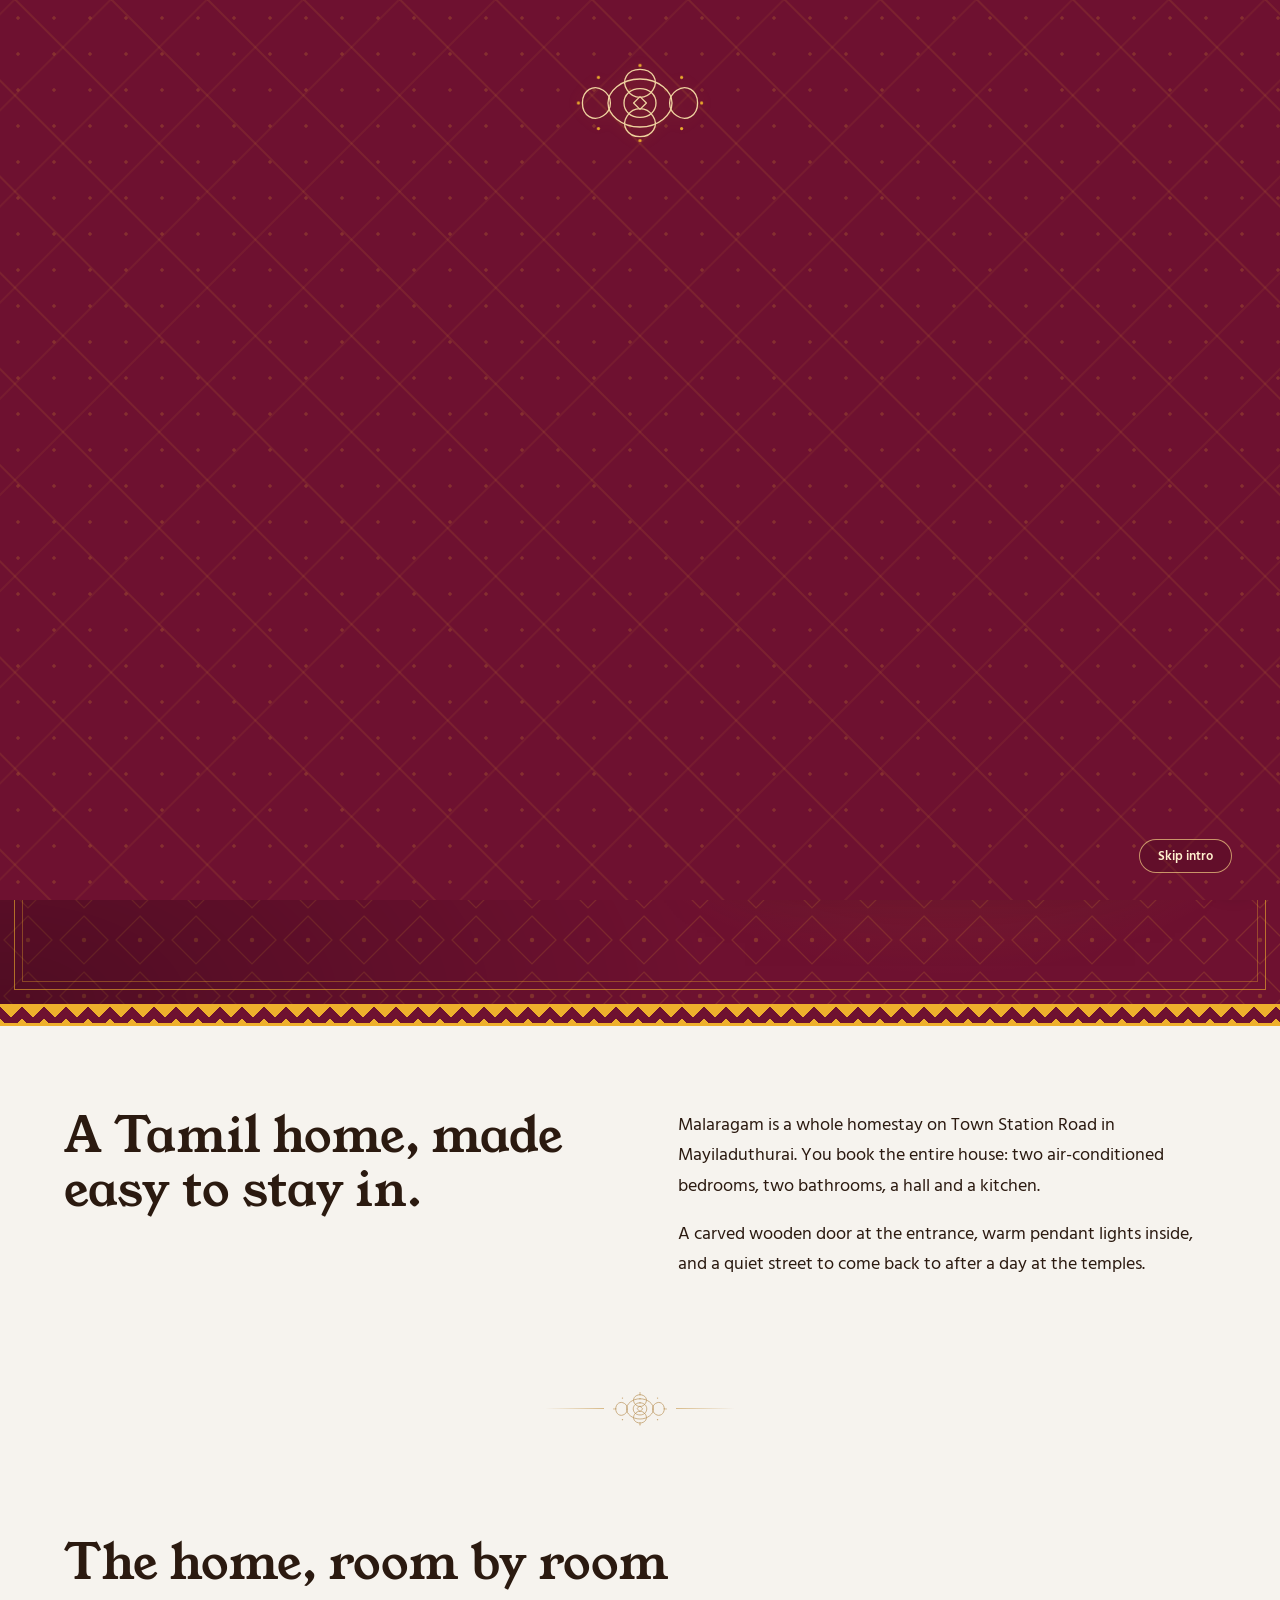
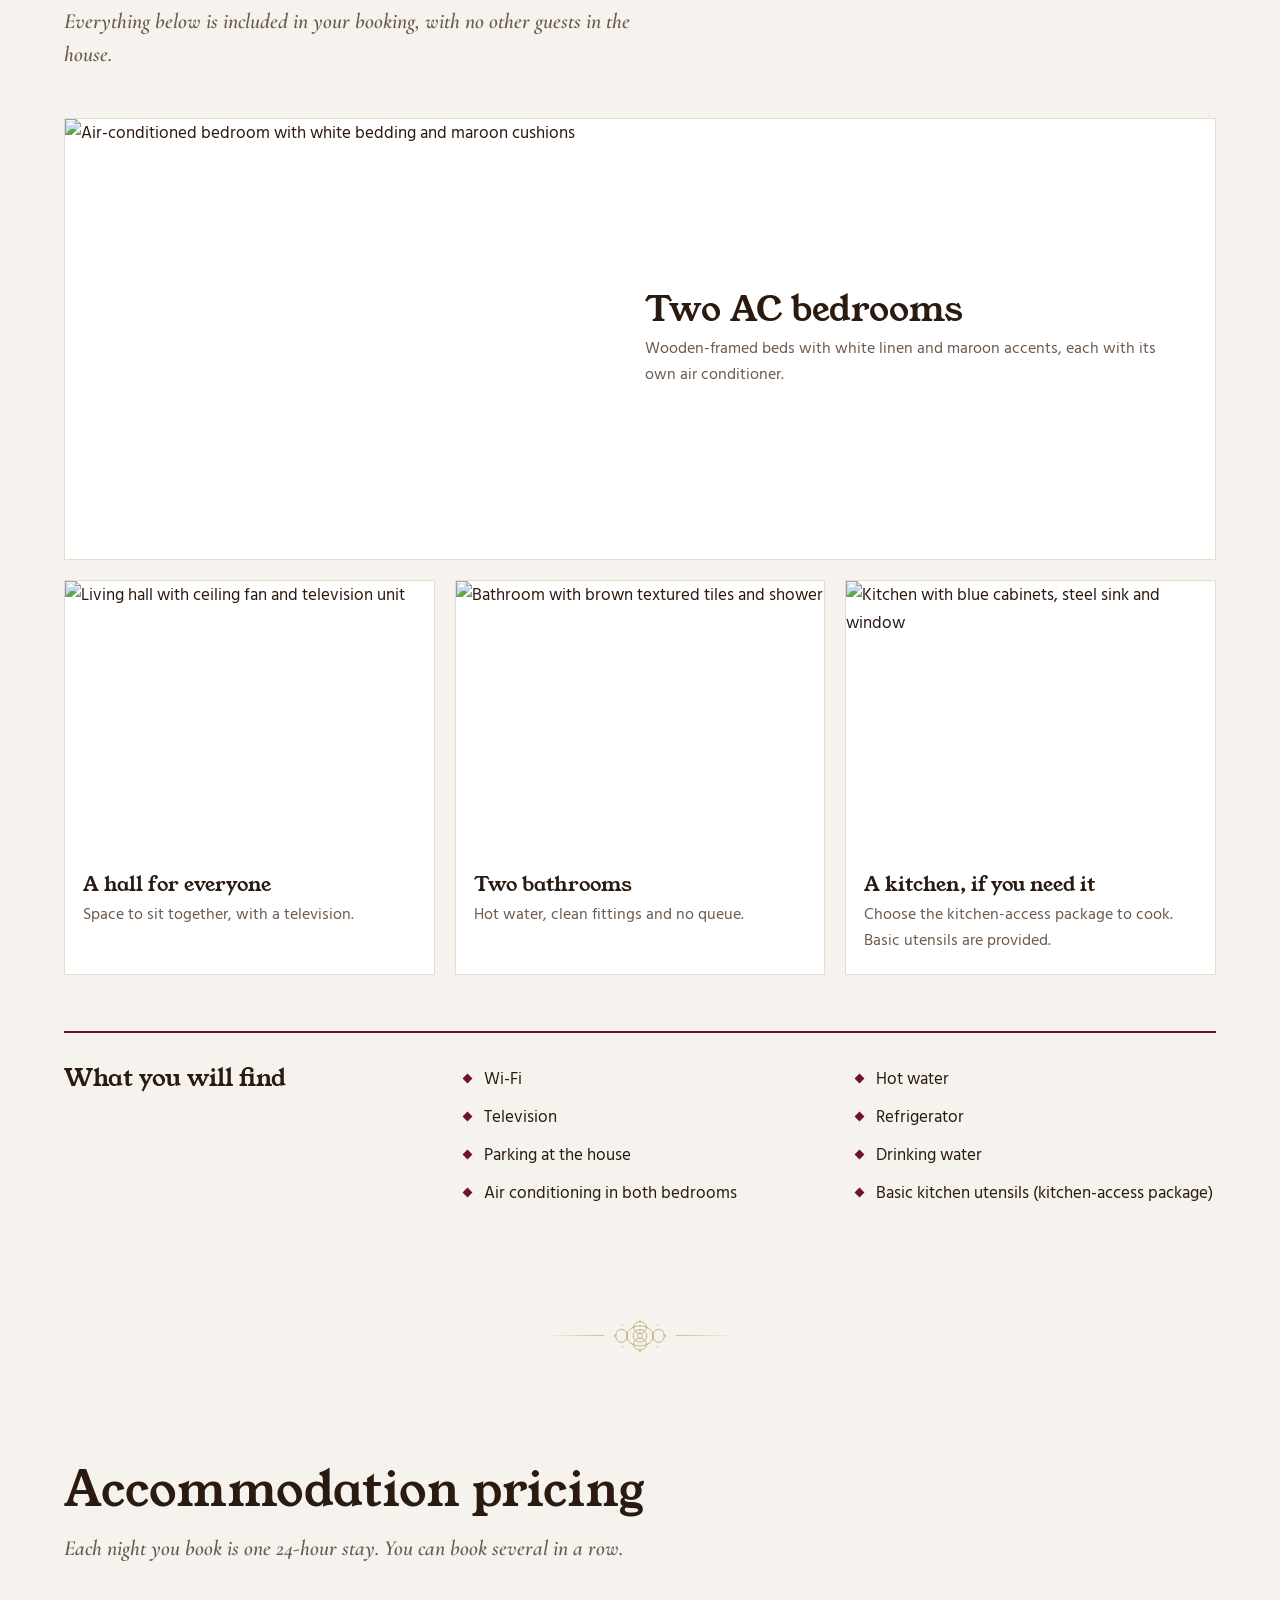
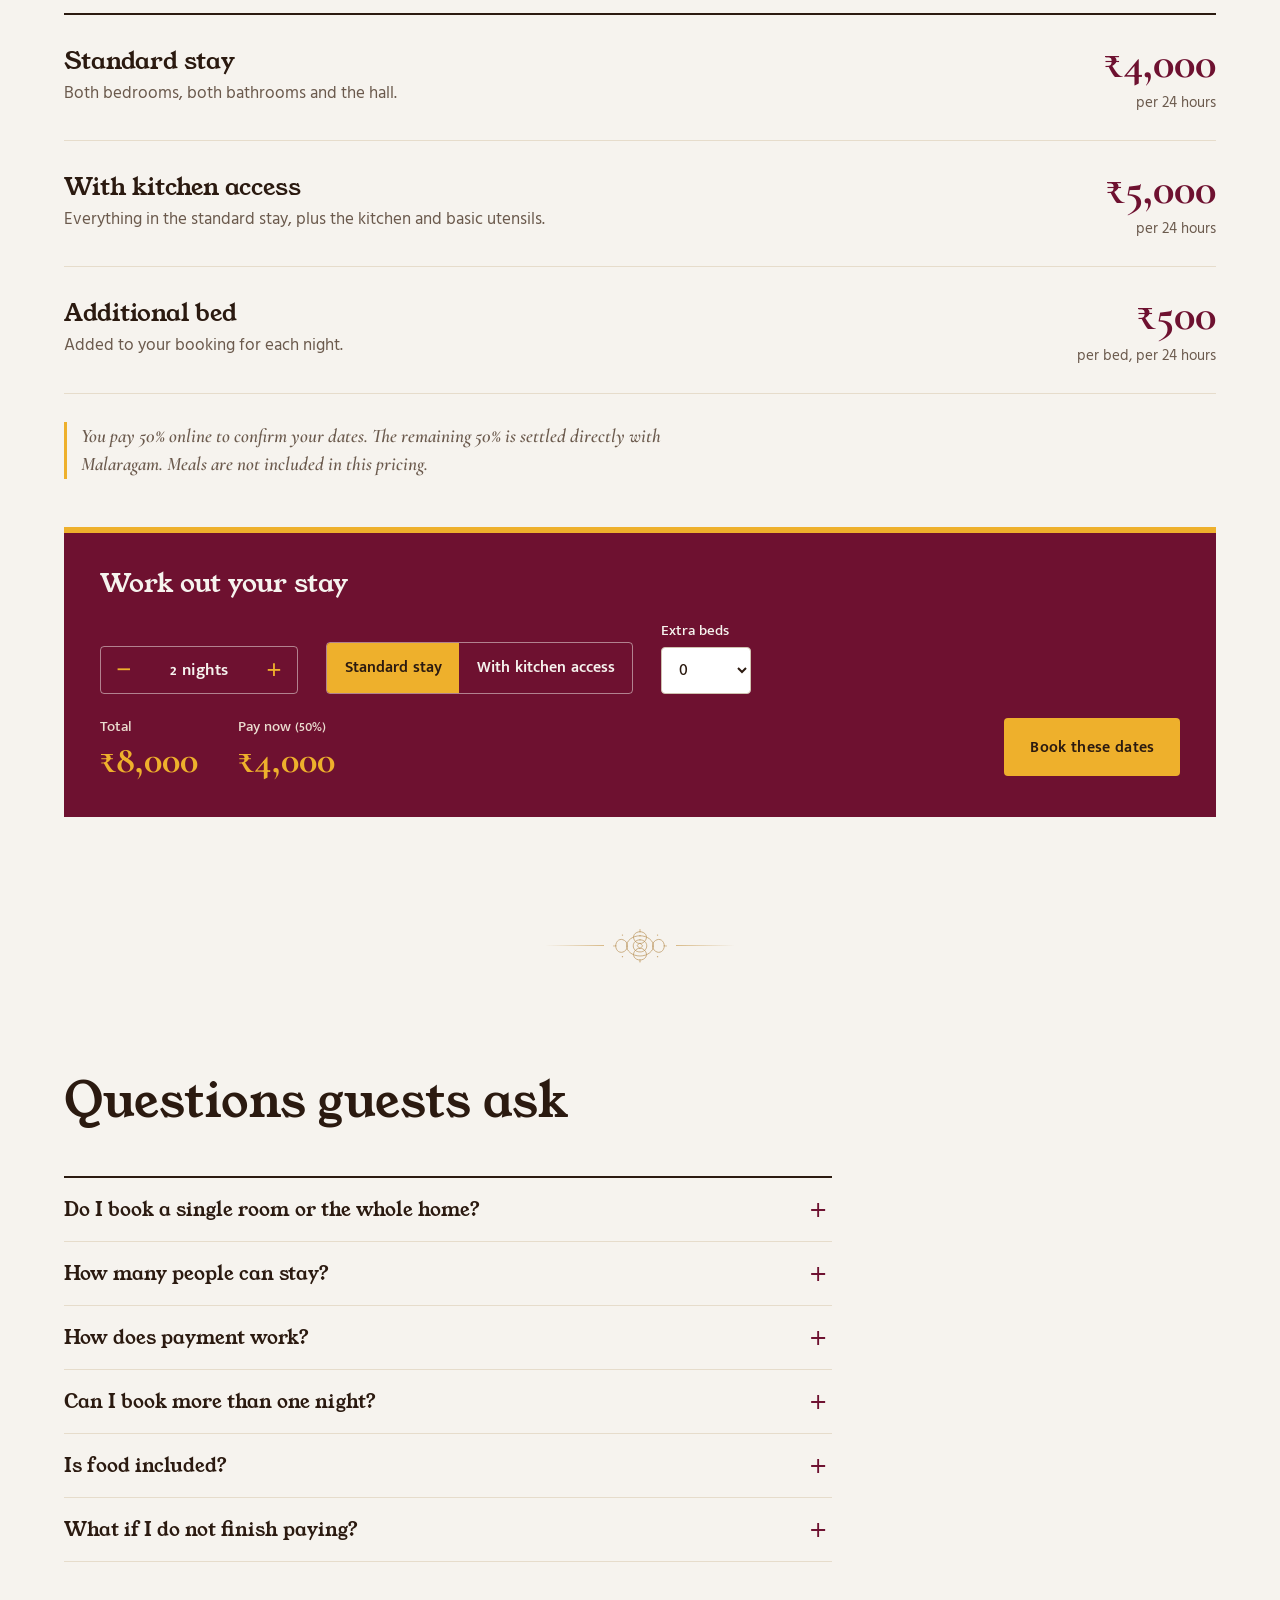
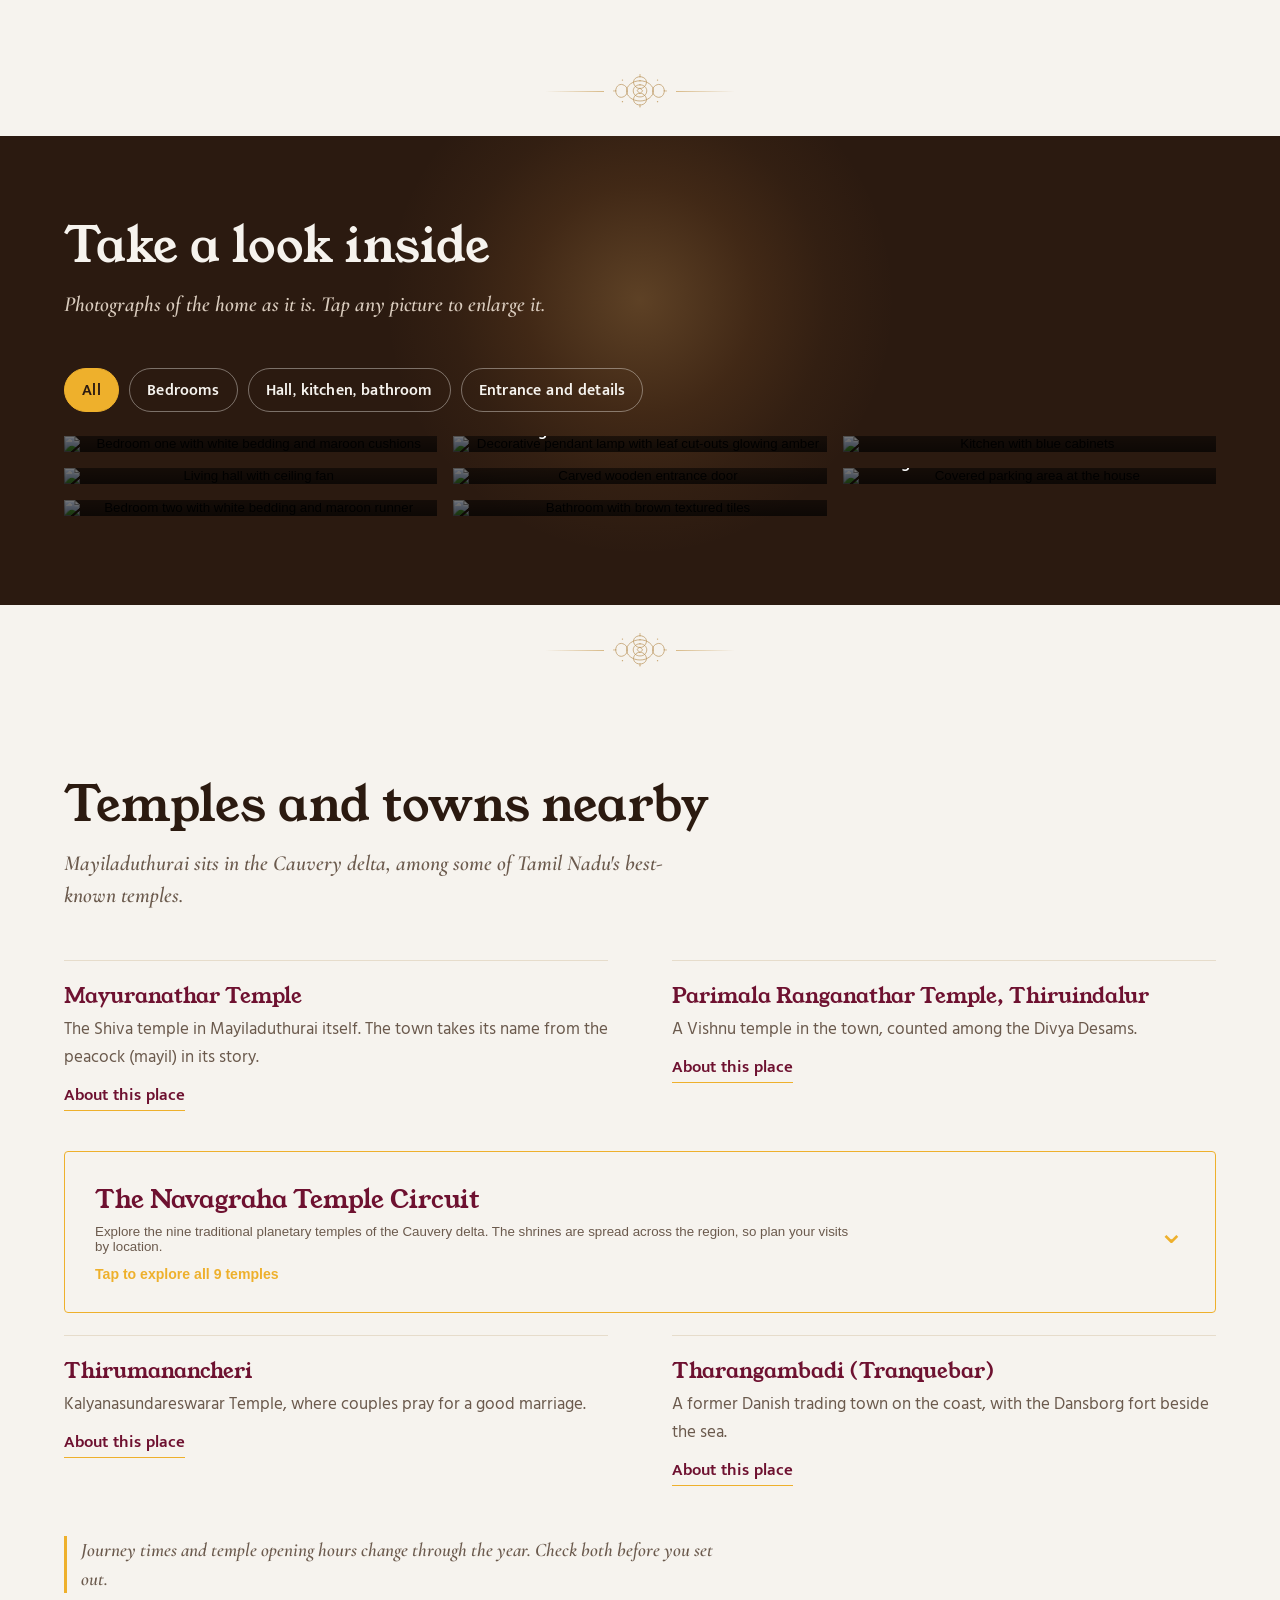
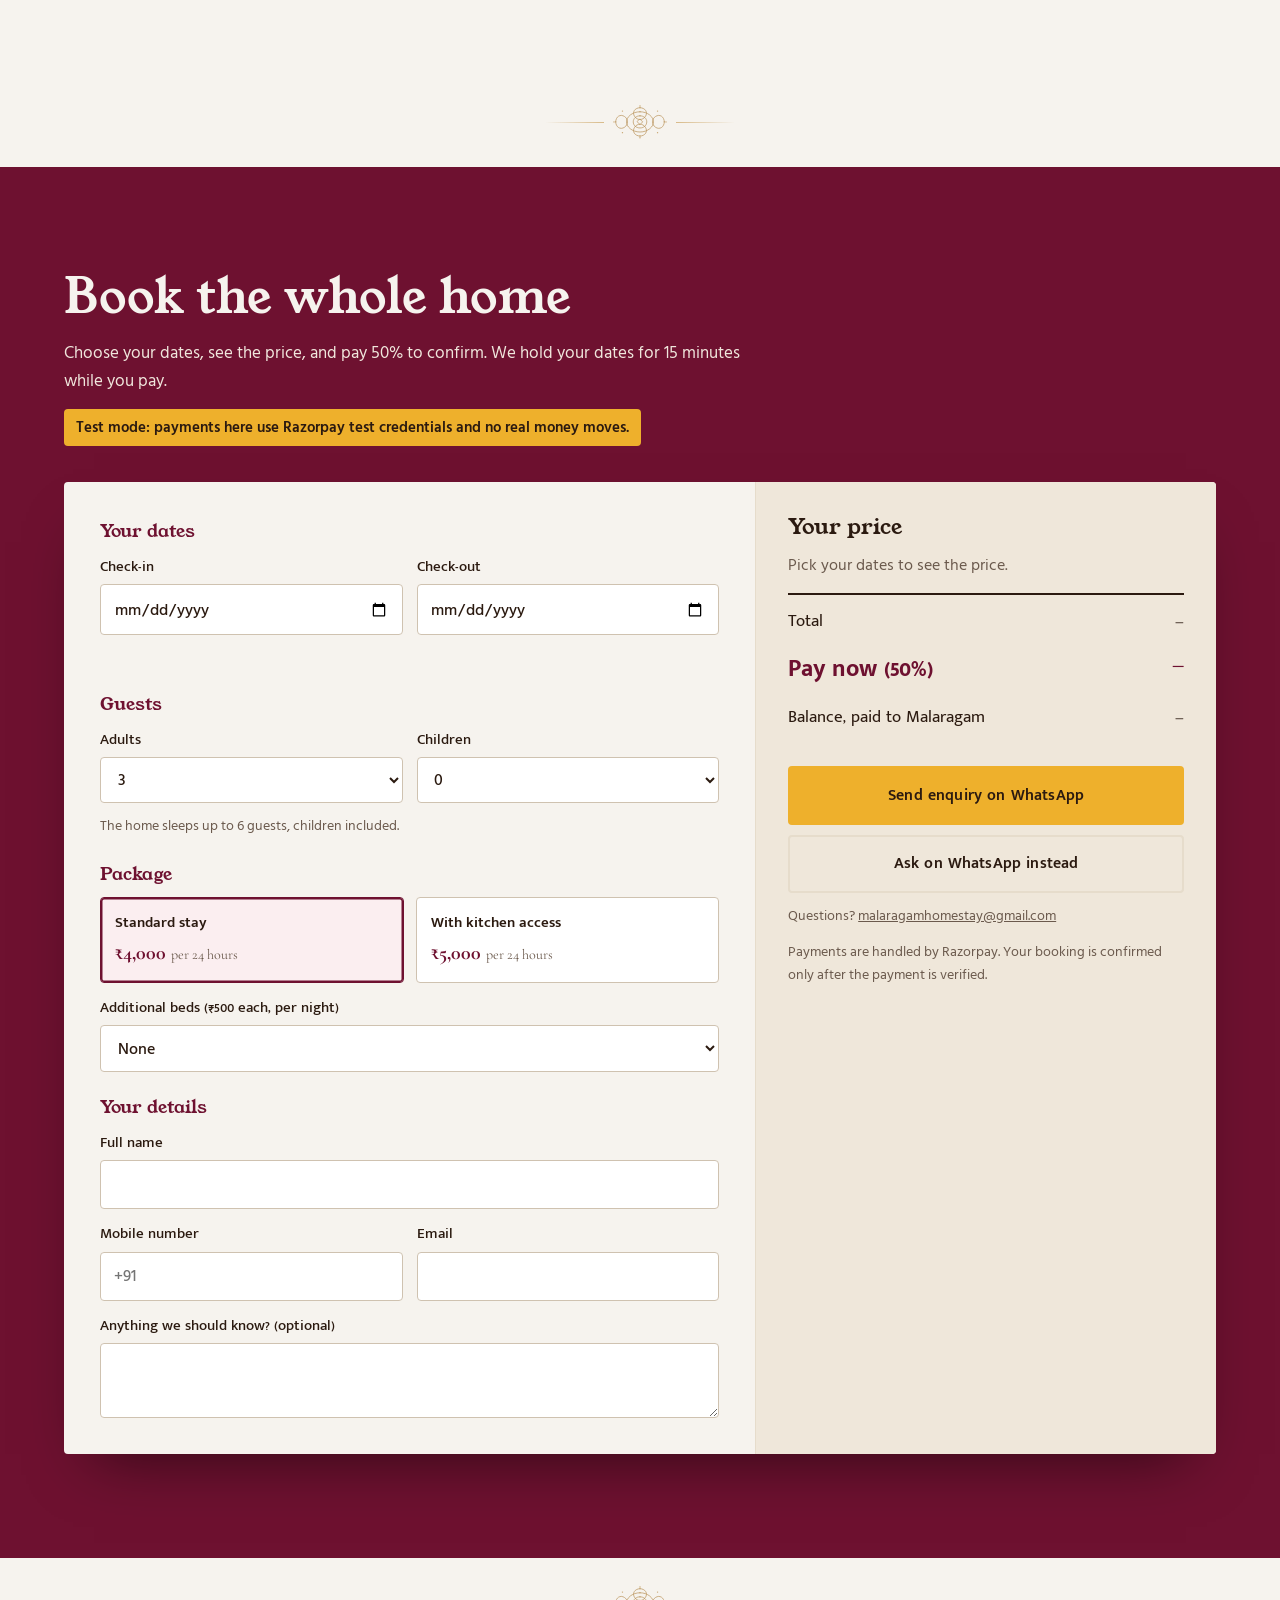
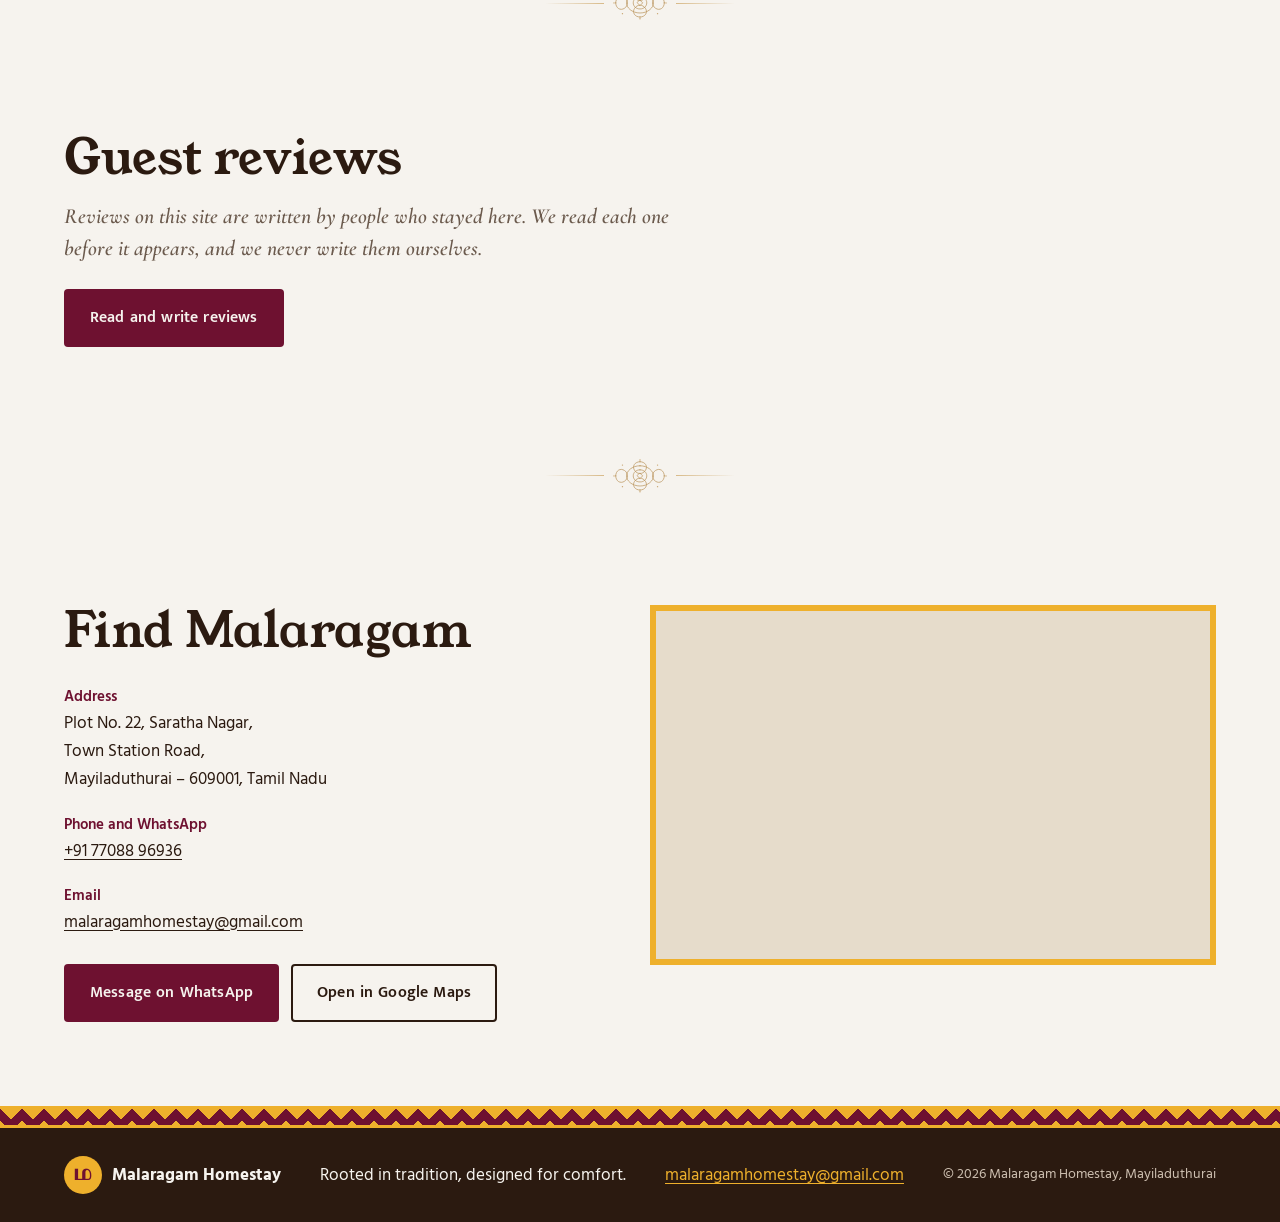
==== index.html @ 3ece681d "Add files via upload" ====
<!doctype html>
<html lang="en">
<head>
  <meta charset="utf-8">
  <meta name="viewport" content="width=device-width, initial-scale=1">
  <meta name="theme-color" content="#6e1130">
  <meta name="description" content="Malaragam Homestay in Mayiladuthurai. Book the whole home: two AC bedrooms, hall and kitchen, close to the Cauvery-delta temples.">
  <title>Malaragam Homestay | Mayiladuthurai</title>
  <link rel="preconnect" href="https://fonts.googleapis.com">
  <link rel="preconnect" href="https://fonts.gstatic.com" crossorigin>
  <link href="https://fonts.googleapis.com/css2?family=Cormorant+Garamond:ital,wght@0,600;0,700;1,600&family=Hind+Madurai:wght@400;500;600&family=Mukta+Malar:wght@500;600;700&family=Noto+Serif+Tamil:wght@500;700&family=Young+Serif&family=Great+Vibes&display=swap" rel="stylesheet">
  <link rel="stylesheet" href="styles.css">
  <noscript><style>.door{display:none}</style></noscript>
</head>
<body>
<div class="welcome-box" id="welcomeBox" role="dialog" aria-modal="true" aria-label="Malaragam Homestay">
  <div class="welcome-kolam" aria-hidden="true"><svg class="kolam-art" viewBox="0 0 160 100" role="img" aria-label="Traditional kolam being drawn" xmlns="http://www.w3.org/2000/svg"><g class="kolam-lines"><path d="M80 8 C96 8 104 22 96 34 C88 46 72 46 64 34 C56 22 64 8 80 8Z"/><path d="M80 92 C64 92 56 78 64 66 C72 54 88 54 96 66 C104 78 96 92 80 92Z"/><path d="M8 50 C8 34 22 26 34 34 C46 42 46 58 34 66 C22 74 8 66 8 50Z"/><path d="M152 50 C152 66 138 74 126 66 C114 58 114 42 126 34 C138 26 152 34 152 50Z"/><path d="M80 20 C104 20 120 36 120 50 C120 64 104 80 80 80 C56 80 40 64 40 50 C40 36 56 20 80 20Z"/><path d="M80 32 C92 32 100 40 100 50 C100 60 92 68 80 68 C68 68 60 60 60 50 C60 40 68 32 80 32Z"/><path d="M80 42 L88 50 L80 58 L72 50Z"/></g><g class="kolam-dots"><circle cx="80" cy="3" r="2"/><circle cx="80" cy="97" r="2"/><circle cx="3" cy="50" r="2"/><circle cx="157" cy="50" r="2"/><circle cx="28" cy="18" r="2"/><circle cx="132" cy="18" r="2"/><circle cx="28" cy="82" r="2"/><circle cx="132" cy="82" r="2"/></g></svg></div>
  <div class="welcome-word-wrap" aria-hidden="true">
    <span class="welcome-word">MALARAGAM</span>
    <span class="welcome-homestay">Homestay</span>
    <span class="welcome-word-glint"></span>
    <span class="welcome-spark welcome-spark-one"></span>
    <span class="welcome-spark welcome-spark-two"></span>
    <span class="welcome-spark welcome-spark-three"></span>
  </div>
  <button class="welcome-skip" id="welcomeSkip" type="button">Skip intro</button>
</div>
<a class="skip" href="#main">Skip to content</a>

<div class="progress" id="progress" aria-hidden="true"></div>
<header class="site-header">
  <a class="brand" href="index.html#top" aria-label="Malaragam home"><span class="brand-mark" aria-hidden="true">ம</span><span class="brand-name">Malaragam</span></a>
  <nav class="nav" id="nav" aria-label="Main">
    <a href="#about" data-i18n="n_about">About</a>
    <a href="#rooms" data-i18n="n_stay">Home</a>
    <a href="#tariff" data-i18n="n_tariff">Accommodation Pricing</a>
    <a href="#gallery" data-i18n="n_gallery">Gallery</a>
    <a href="#nearby" data-i18n="n_nearby">Nearby</a>
    <a href="reviews.html" data-i18n="n_reviews">Reviews</a>
    <a href="#contact" data-i18n="n_contact">Contact</a>
  </nav>
  <div class="header-tools">
    <button class="lang-toggle" id="langToggle" type="button" aria-label="Switch language to Tamil">தமிழ்</button>
    <a class="btn btn-gold btn-sm" href="#booking" data-i18n="n_book">Book your stay</a>
    <button class="menu-toggle" id="menuToggle" type="button" aria-expanded="false" aria-controls="nav" aria-label="Open menu"><span></span><span></span></button>
  </div>
</header>

<main id="main">
<section class="hero" id="top">
  <div class="hero-copy">
    <p class="hero-place"><span>Saratha Nagar, Mayiladuthurai</span></p>
    <h1 data-i18n="h_title">Where tradition meets comfort.</h1>
    <p class="hero-lead" data-i18n="h_lead">A whole home in Mayiladuthurai for family stays and temple visits. Two air-conditioned bedrooms, a hall and a kitchen, all yours for the length of your stay.</p>
    <div class="hero-actions">
      <a class="btn btn-gold" href="#booking" data-i18n="h_cta1">Check dates and book</a>
      <a class="btn btn-line" href="#gallery" data-i18n="h_cta2">See the home</a>
    </div>
    <ul class="hero-facts">
      <li data-i18n="f1">2 AC bedrooms</li>
      <li data-i18n="f2">Up to 6 guests</li>
      <li data-i18n="f3">The whole home, only yours</li>
    </ul>
  </div>

  <div class="hero-stage-wrap">
    <div class="door-stage" id="doorStage" style="--door-ratio:680/980">
      <img class="stage-frame" src="assets/door.jpg" alt="Carved wooden entrance door of Malaragam">
      <div class="stage-room"><img class="stage-hall" src="assets/photo-08.jpg" alt="The living hall seen through the open door"></div>
      <div class="door door-l"><img src="assets/door.jpg" alt=""></div>
      <div class="door door-r"><img src="assets/door.jpg" alt=""></div>
    </div>
    <button class="door-toggle" id="doorToggle" type="button" aria-pressed="false">Close the door</button>
  </div>
</section>

<div class="border-band" aria-hidden="true"></div>

<section class="section about" id="about">
  <div class="about-head">
    <h2 data-i18n="a_title">A Tamil home, made easy to stay in.</h2>
  </div>
  <div class="about-body">
    <p data-i18n="a_p1">Malaragam is a whole homestay on Town Station Road in Mayiladuthurai. You book the entire house: two air-conditioned bedrooms, two bathrooms, a hall and a kitchen.</p>
    <p data-i18n="a_p2">A carved wooden door at the entrance, warm pendant lights inside, and a quiet street to come back to after a day at the temples.</p>
  </div>
</section>
<div class="kolam-divider" aria-hidden="true"><svg class="kolam-art" viewBox="0 0 160 100" role="img" aria-label="Traditional kolam being drawn" xmlns="http://www.w3.org/2000/svg"><g class="kolam-lines"><path d="M80 8 C96 8 104 22 96 34 C88 46 72 46 64 34 C56 22 64 8 80 8Z"/><path d="M80 92 C64 92 56 78 64 66 C72 54 88 54 96 66 C104 78 96 92 80 92Z"/><path d="M8 50 C8 34 22 26 34 34 C46 42 46 58 34 66 C22 74 8 66 8 50Z"/><path d="M152 50 C152 66 138 74 126 66 C114 58 114 42 126 34 C138 26 152 34 152 50Z"/><path d="M80 20 C104 20 120 36 120 50 C120 64 104 80 80 80 C56 80 40 64 40 50 C40 36 56 20 80 20Z"/><path d="M80 32 C92 32 100 40 100 50 C100 60 92 68 80 68 C68 68 60 60 60 50 C60 40 68 32 80 32Z"/><path d="M80 42 L88 50 L80 58 L72 50Z"/></g><g class="kolam-dots"><circle cx="80" cy="3" r="2"/><circle cx="80" cy="97" r="2"/><circle cx="3" cy="50" r="2"/><circle cx="157" cy="50" r="2"/><circle cx="28" cy="18" r="2"/><circle cx="132" cy="18" r="2"/><circle cx="28" cy="82" r="2"/><circle cx="132" cy="82" r="2"/></g></svg></div>

<section class="section rooms" id="rooms">
  <div class="section-head">
    <h2 data-i18n="r_title">The home, room by room</h2>
    <p data-i18n="r_lead">Everything below is included in your booking, with no other guests in the house.</p>
  </div>
  <div class="room-grid">
    <figure class="room room-wide"><img src="assets/photo-06.jpg" alt="Air-conditioned bedroom with white bedding and maroon cushions" loading="lazy"><figcaption><h3 data-i18n="r1t">Two AC bedrooms</h3><p data-i18n="r1p">Wooden-framed beds with white linen and maroon accents, each with its own air conditioner.</p></figcaption></figure>
    <figure class="room"><img src="assets/photo-08.jpg" alt="Living hall with ceiling fan and television unit" loading="lazy"><figcaption><h3 data-i18n="r2t">A hall for everyone</h3><p data-i18n="r2p">Space to sit together, with a television.</p></figcaption></figure>
    <figure class="room"><img src="assets/photo-02.jpg" alt="Bathroom with brown textured tiles and shower" loading="lazy"><figcaption><h3 data-i18n="r3t">Two bathrooms</h3><p data-i18n="r3p">Hot water, clean fittings and no queue.</p></figcaption></figure>
    <figure class="room"><img src="assets/photo-01.jpg" alt="Kitchen with blue cabinets, steel sink and window" loading="lazy"><figcaption><h3 data-i18n="r4t">A kitchen, if you need it</h3><p data-i18n="r4p">Choose the kitchen-access package to cook. Basic utensils are provided.</p></figcaption></figure>
  </div>

  <div class="amenities">
    <h3 data-i18n="am_title">What you will find</h3>
    <ul>
      <li data-i18n="am1">Wi-Fi</li>
      <li data-i18n="am2">Hot water</li>
      <li data-i18n="am3">Television</li>
      <li data-i18n="am4">Refrigerator</li>
      <li data-i18n="am5">Parking at the house</li>
      <li data-i18n="am6">Drinking water</li>
      <li data-i18n="am7">Air conditioning in both bedrooms</li>
      <li data-i18n="am8">Basic kitchen utensils (kitchen-access package)</li>
    </ul>
  </div>
</section>
<div class="kolam-divider" aria-hidden="true"><svg class="kolam-art" viewBox="0 0 160 100" role="img" aria-label="Traditional kolam being drawn" xmlns="http://www.w3.org/2000/svg"><g class="kolam-lines"><path d="M80 8 C96 8 104 22 96 34 C88 46 72 46 64 34 C56 22 64 8 80 8Z"/><path d="M80 92 C64 92 56 78 64 66 C72 54 88 54 96 66 C104 78 96 92 80 92Z"/><path d="M8 50 C8 34 22 26 34 34 C46 42 46 58 34 66 C22 74 8 66 8 50Z"/><path d="M152 50 C152 66 138 74 126 66 C114 58 114 42 126 34 C138 26 152 34 152 50Z"/><path d="M80 20 C104 20 120 36 120 50 C120 64 104 80 80 80 C56 80 40 64 40 50 C40 36 56 20 80 20Z"/><path d="M80 32 C92 32 100 40 100 50 C100 60 92 68 80 68 C68 68 60 60 60 50 C60 40 68 32 80 32Z"/><path d="M80 42 L88 50 L80 58 L72 50Z"/></g><g class="kolam-dots"><circle cx="80" cy="3" r="2"/><circle cx="80" cy="97" r="2"/><circle cx="3" cy="50" r="2"/><circle cx="157" cy="50" r="2"/><circle cx="28" cy="18" r="2"/><circle cx="132" cy="18" r="2"/><circle cx="28" cy="82" r="2"/><circle cx="132" cy="82" r="2"/></g></svg></div>

<section class="section tariff" id="tariff">
  <div class="section-head">
    <h2 data-i18n="t_title">Accommodation pricing</h2>
    <p data-i18n="t_lead">Each night you book is one 24-hour stay. You can book several in a row.</p>
  </div>
  <div class="tariff-table" role="table" aria-label="Accommodation pricing">
    <div class="tariff-row" role="row">
      <div role="cell"><h3 data-i18n="t1t">Standard stay</h3><p data-i18n="t1p">Both bedrooms, both bathrooms and the hall.</p></div>
      <div class="rate" role="cell"><strong>₹4,000</strong><span data-i18n="per24">per 24 hours</span></div>
    </div>
    <div class="tariff-row" role="row">
      <div role="cell"><h3 data-i18n="t2t">With kitchen access</h3><p data-i18n="t2p">Everything in the standard stay, plus the kitchen and basic utensils.</p></div>
      <div class="rate" role="cell"><strong>₹5,000</strong><span data-i18n="per24">per 24 hours</span></div>
    </div>
    <div class="tariff-row" role="row">
      <div role="cell"><h3 data-i18n="t3t">Additional bed</h3><p data-i18n="t3p">Added to your booking for each night.</p></div>
      <div class="rate" role="cell"><strong>₹500</strong><span data-i18n="perbed">per bed, per 24 hours</span></div>
    </div>
  </div>
  <p class="note" data-i18n="t_note">You pay 50% online to confirm your dates. The remaining 50% is settled directly with Malaragam. Meals are not included in this pricing.</p>
  <div class="estimator" id="estimator">
    <h3 data-i18n="e_title">Work out your stay</h3>
    <div class="est-controls">
      <div class="stepper" role="group" aria-label="Number of nights">
        <button type="button" id="nMinus" aria-label="Fewer nights">−</button>
        <output id="nOut" aria-live="polite">2 nights</output>
        <button type="button" id="nPlus" aria-label="More nights">+</button>
      </div>
      <div class="seg" role="radiogroup" aria-label="Package">
        <label><input type="radio" name="estPkg" value="standard" checked><span data-i18n="t1t">Standard stay</span></label>
        <label><input type="radio" name="estPkg" value="kitchen"><span data-i18n="t2t">With kitchen access</span></label>
      </div>
      <label class="est-beds"><span data-i18n="e_beds">Extra beds</span>
        <select id="estBeds"><option value="0">0</option><option value="1">1</option><option value="2">2</option><option value="3">3</option></select></label>
    </div>
    <div class="est-result">
      <div><span data-i18n="s_total">Total</span><strong id="eTotal">–</strong></div>
      <div><span data-i18n="s_adv">Pay now (50%)</span><strong id="eAdv">–</strong></div>
      <a class="btn btn-maroon" href="#booking" id="eBook" data-i18n="e_cta">Book these dates</a>
    </div>
  </div>
</section>
<div class="kolam-divider" aria-hidden="true"><svg class="kolam-art" viewBox="0 0 160 100" role="img" aria-label="Traditional kolam being drawn" xmlns="http://www.w3.org/2000/svg"><g class="kolam-lines"><path d="M80 8 C96 8 104 22 96 34 C88 46 72 46 64 34 C56 22 64 8 80 8Z"/><path d="M80 92 C64 92 56 78 64 66 C72 54 88 54 96 66 C104 78 96 92 80 92Z"/><path d="M8 50 C8 34 22 26 34 34 C46 42 46 58 34 66 C22 74 8 66 8 50Z"/><path d="M152 50 C152 66 138 74 126 66 C114 58 114 42 126 34 C138 26 152 34 152 50Z"/><path d="M80 20 C104 20 120 36 120 50 C120 64 104 80 80 80 C56 80 40 64 40 50 C40 36 56 20 80 20Z"/><path d="M80 32 C92 32 100 40 100 50 C100 60 92 68 80 68 C68 68 60 60 60 50 C60 40 68 32 80 32Z"/><path d="M80 42 L88 50 L80 58 L72 50Z"/></g><g class="kolam-dots"><circle cx="80" cy="3" r="2"/><circle cx="80" cy="97" r="2"/><circle cx="3" cy="50" r="2"/><circle cx="157" cy="50" r="2"/><circle cx="28" cy="18" r="2"/><circle cx="132" cy="18" r="2"/><circle cx="28" cy="82" r="2"/><circle cx="132" cy="82" r="2"/></g></svg></div>

<section class="section faq" id="faq">
  <div class="section-head"><h2 data-i18n="q_title">Questions guests ask</h2></div>
  <div class="faq-list">
    <details><summary data-i18n="q1">Do I book a single room or the whole home?</summary><p data-i18n="a1">The whole home. Both bedrooms, both bathrooms, the hall and (with the kitchen package) the kitchen are yours alone.</p></details>
    <details><summary data-i18n="q2">How many people can stay?</summary><p data-i18n="a2">Up to 6 guests, children included. Extra beds are ₹500 each per night.</p></details>
    <details><summary data-i18n="q3">How does payment work?</summary><p data-i18n="a3">You pay 50% online to confirm your dates. The remaining 50% is settled directly with Malaragam.</p></details>
    <details><summary data-i18n="q4">Can I book more than one night?</summary><p data-i18n="a4">Yes. Each night is one 24-hour stay, and you can book several in a row.</p></details>
    <details><summary data-i18n="q5">Is food included?</summary><p data-i18n="a5">No, meals are not included in the pricing. The kitchen-access package lets you cook, with basic utensils provided.</p></details>
    <details><summary data-i18n="q6">What if I do not finish paying?</summary><p data-i18n="a6">Your dates are held for 15 minutes while you pay. After that they are released for other guests.</p></details>
  </div>
</section>
<div class="kolam-divider" aria-hidden="true"><svg class="kolam-art" viewBox="0 0 160 100" role="img" aria-label="Traditional kolam being drawn" xmlns="http://www.w3.org/2000/svg"><g class="kolam-lines"><path d="M80 8 C96 8 104 22 96 34 C88 46 72 46 64 34 C56 22 64 8 80 8Z"/><path d="M80 92 C64 92 56 78 64 66 C72 54 88 54 96 66 C104 78 96 92 80 92Z"/><path d="M8 50 C8 34 22 26 34 34 C46 42 46 58 34 66 C22 74 8 66 8 50Z"/><path d="M152 50 C152 66 138 74 126 66 C114 58 114 42 126 34 C138 26 152 34 152 50Z"/><path d="M80 20 C104 20 120 36 120 50 C120 64 104 80 80 80 C56 80 40 64 40 50 C40 36 56 20 80 20Z"/><path d="M80 32 C92 32 100 40 100 50 C100 60 92 68 80 68 C68 68 60 60 60 50 C60 40 68 32 80 32Z"/><path d="M80 42 L88 50 L80 58 L72 50Z"/></g><g class="kolam-dots"><circle cx="80" cy="3" r="2"/><circle cx="80" cy="97" r="2"/><circle cx="3" cy="50" r="2"/><circle cx="157" cy="50" r="2"/><circle cx="28" cy="18" r="2"/><circle cx="132" cy="18" r="2"/><circle cx="28" cy="82" r="2"/><circle cx="132" cy="82" r="2"/></g></svg></div>

<section class="section gallery lamp-gallery" id="gallery">
  <div class="gallery-lamp-glow" aria-hidden="true"></div>
  <div class="section-head">
    <h2 data-i18n="g_title">Take a look inside</h2>
    <p data-i18n="g_lead">Photographs of the home as it is. Tap any picture to enlarge it.</p>
  </div>
  <div class="chips" role="group" aria-label="Filter photos">
    <button class="chip" type="button" data-filter="all" aria-pressed="true" data-i18n="g_all">All</button>
    <button class="chip" type="button" data-filter="bed" aria-pressed="false" data-i18n="g_bed">Bedrooms</button>
    <button class="chip" type="button" data-filter="living" aria-pressed="false" data-i18n="g_liv">Hall, kitchen, bathroom</button>
    <button class="chip" type="button" data-filter="out" aria-pressed="false" data-i18n="g_out">Entrance and details</button>
  </div>
  <div class="gallery-cols" id="galleryGrid">
    <button class="g-item" data-cat="bed" type="button" data-index="0"><img src="assets/photo-06.jpg" alt="Bedroom one with white bedding and maroon cushions" loading="lazy"><span data-i18n="g6">Bedroom one</span></button>
    <button class="g-item" data-cat="living" type="button" data-index="1"><img src="assets/photo-08.jpg" alt="Living hall with ceiling fan" loading="lazy"><span data-i18n="g8">The hall</span></button>
    <button class="g-item" data-cat="bed" type="button" data-index="2"><img src="assets/photo-07.jpg" alt="Bedroom two with white bedding and maroon runner" loading="lazy"><span data-i18n="g7">Bedroom two</span></button>
    <button class="g-item" data-cat="out" type="button" data-index="3"><img src="assets/photo-03.jpg" alt="Decorative pendant lamp with leaf cut-outs glowing amber" loading="lazy"><span data-i18n="g3">Pendant light</span></button>
    <button class="g-item" data-cat="out" type="button" data-index="4"><img src="assets/photo-05.jpg" alt="Carved wooden entrance door" loading="lazy"><span data-i18n="g5">The entrance</span></button>
    <button class="g-item" data-cat="living" type="button" data-index="5"><img src="assets/photo-02.jpg" alt="Bathroom with brown textured tiles" loading="lazy"><span data-i18n="g2">Bathroom</span></button>
    <button class="g-item" data-cat="living" type="button" data-index="6"><img src="assets/photo-01.jpg" alt="Kitchen with blue cabinets" loading="lazy"><span data-i18n="g1">Kitchen</span></button>
    <button class="g-item" data-cat="out" type="button" data-index="7"><img src="assets/photo-04.jpg" alt="Covered parking area at the house" loading="lazy"><span data-i18n="g4">Parking</span></button>
  </div>
</section>
<div class="kolam-divider" aria-hidden="true"><svg class="kolam-art" viewBox="0 0 160 100" role="img" aria-label="Traditional kolam being drawn" xmlns="http://www.w3.org/2000/svg"><g class="kolam-lines"><path d="M80 8 C96 8 104 22 96 34 C88 46 72 46 64 34 C56 22 64 8 80 8Z"/><path d="M80 92 C64 92 56 78 64 66 C72 54 88 54 96 66 C104 78 96 92 80 92Z"/><path d="M8 50 C8 34 22 26 34 34 C46 42 46 58 34 66 C22 74 8 66 8 50Z"/><path d="M152 50 C152 66 138 74 126 66 C114 58 114 42 126 34 C138 26 152 34 152 50Z"/><path d="M80 20 C104 20 120 36 120 50 C120 64 104 80 80 80 C56 80 40 64 40 50 C40 36 56 20 80 20Z"/><path d="M80 32 C92 32 100 40 100 50 C100 60 92 68 80 68 C68 68 60 60 60 50 C60 40 68 32 80 32Z"/><path d="M80 42 L88 50 L80 58 L72 50Z"/></g><g class="kolam-dots"><circle cx="80" cy="3" r="2"/><circle cx="80" cy="97" r="2"/><circle cx="3" cy="50" r="2"/><circle cx="157" cy="50" r="2"/><circle cx="28" cy="18" r="2"/><circle cx="132" cy="18" r="2"/><circle cx="28" cy="82" r="2"/><circle cx="132" cy="82" r="2"/></g></svg></div>

<section class="section nearby" id="nearby">
  <div class="section-head">
    <h2 data-i18n="n_title">Temples and towns nearby</h2>
    <p data-i18n="n_lead">Mayiladuthurai sits in the Cauvery delta, among some of Tamil Nadu's best-known temples.</p>
  </div>
  <ul class="places">
    <li><button class="place-btn" type="button" data-slug="mayuranathar" data-q="Mayuranathar Temple, Mayiladuthurai" aria-haspopup="dialog">
      <span class="place-text"><b data-i18n="p1">Mayuranathar Temple</b><span data-i18n="pd1">The Shiva temple in Mayiladuthurai itself. The town takes its name from the peacock (mayil) in its story.</span></span>
      <span class="place-more" data-i18n="pop_more">About this place</span>
      <span hidden data-i18n="ab1">The main Shiva temple of Mayiladuthurai, set in the middle of town. According to its story, Parvati worshipped Shiva here in the form of a peahen, and the town takes its name from that peacock (mayil). Many pilgrims come in the Tamil month of Aippasi (October to November) to bathe in the Cauvery.</span>
    </button></li>
    <li><button class="place-btn" type="button" data-slug="parimala-ranganathar" data-q="Parimala Ranganathar Temple, Thiruindalur, Mayiladuthurai" aria-haspopup="dialog">
      <span class="place-text"><b data-i18n="p2">Parimala Ranganathar Temple, Thiruindalur</b><span data-i18n="pd2">A Vishnu temple in the town, counted among the Divya Desams.</span></span>
      <span class="place-more" data-i18n="pop_more">About this place</span>
      <span hidden data-i18n="ab2">A Vishnu temple in Thiruindalur, within Mayiladuthurai town, where the deity rests in a reclining pose as Parimala Ranganathar. It is counted among the 108 Divya Desams, and the name Indalur is linked to the Moon (Indu) who is said to have worshipped here.</span>
    </button></li>
    <li class="navagraha-card">
      <button class="navagraha-toggle" type="button" aria-expanded="false" aria-controls="navagraha-temples">
        <span class="navagraha-heading">
          <h3 data-i18n="n_navagraha">The Navagraha Temple Circuit</h3>
          <p data-i18n="n_navagraha_lead">Explore the nine traditional planetary temples of the Cauvery delta. The shrines are spread across the region, so plan your visits by location.</p>
          <span class="navagraha-hint" data-i18n="n_navagraha_open">Tap to explore all 9 temples</span>
        </span>
        <span class="navagraha-chevron" aria-hidden="true">⌄</span>
      </button>
      <ul class="navagraha-temples" id="navagraha-temples" hidden>
    <li><button class="place-btn" type="button" data-slug="vaitheeswaran" data-q="Vaitheeswaran Koil, Tamil Nadu" aria-haspopup="dialog">
      <span class="place-text"><b data-i18n="p3">Vaitheeswaran Koil</b><span data-i18n="pd3">A Shiva temple known for healing prayers and linked with Angaraka (Mars).</span></span>
      <span class="place-more" data-i18n="pop_more">About this place</span>
      <span hidden data-i18n="ab3">Here Shiva is worshipped as Vaidyanathar, the divine physician, so people come to pray for good health and relief from illness. The temple also has a shrine for Angaraka (Mars) and is one of the Navagraha temples of the Cauvery delta.</span>
    </button></li>
    <li><button class="place-btn" type="button" data-slug="thiruvengadu" data-q="Swetharanyeswarar Temple, Thiruvengadu" aria-haspopup="dialog">
      <span class="place-text"><b data-i18n="p4">Thiruvengadu</b><span data-i18n="pd4">Swetharanyeswarar Temple, linked with Budha (Mercury).</span></span>
      <span class="place-more" data-i18n="pop_more">About this place</span>
      <span hidden data-i18n="ab4">The Swetharanyeswarar Temple is one of the Navagraha temples, dedicated to Budha (Mercury), and is also known for its Aghora Murthi shrine. Families often visit for prayers connected with learning and communication.</span>
    </button></li>
    <li><button class="place-btn" type="button" data-slug="keezhaperumpallam" data-q="Naganathaswamy Temple, Keezhaperumpallam" aria-haspopup="dialog">
      <span class="place-text"><b data-i18n="p5">Keezhaperumpallam</b><span data-i18n="pd5">The temple associated with Ketu.</span></span>
      <span class="place-more" data-i18n="pop_more">About this place</span>
      <span hidden data-i18n="ab5">A small, quiet Shiva temple that is the Navagraha temple for Ketu. It is usually visited together with the other Navagraha temples of the region.</span>
    </button></li>
    <li><button class="place-btn" type="button" data-slug="suriyanar-koil" data-q="Suryanar Koil Sun Temple, Thanjavur Tamil Nadu" aria-haspopup="dialog">
      <span class="place-text"><b data-i18n="p8">Suriyanar Koil — Surya (Sun)</b><span data-i18n="pd8">The Sun temple near Aduthurai, associated with Surya.</span></span>
      <span class="place-more" data-i18n="pop_more">About this place</span>
      <span hidden data-i18n="ab8">Suriyanar Koil is the Navagraha shrine for Surya (the Sun). Surya is worshipped as the principal deity, with shrines for the other planetary deities within the temple complex.</span>
    </button></li>
    <li><button class="place-btn" type="button" data-slug="thingalur" data-q="Kailasanathar Temple Thingalur Moon Navagraha" aria-haspopup="dialog">
      <span class="place-text"><b data-i18n="p9">Thingalur — Chandra (Moon)</b><span data-i18n="pd9">Kailasanathar Temple, the traditional Chandra sthalam.</span></span>
      <span class="place-more" data-i18n="pop_more">About this place</span>
      <span hidden data-i18n="ab9">Kailasanathar Temple at Thingalur is traditionally associated with Chandra (the Moon) in the Navagraha circuit.</span>
    </button></li>
    <li><button class="place-btn" type="button" data-slug="alangudi" data-q="Apatsahayesvarar Guru Bhagavan Temple Alangudi" aria-haspopup="dialog">
      <span class="place-text"><b data-i18n="p10">Alangudi — Guru (Jupiter)</b><span data-i18n="pd10">Apatsahayesvarar Temple, associated with Guru Bhagavan.</span></span>
      <span class="place-more" data-i18n="pop_more">About this place</span>
      <span hidden data-i18n="ab10">Apatsahayesvarar Temple at Alangudi is the traditional Guru (Jupiter) sthalam in the Navagraha circuit.</span>
    </button></li>
    <li><button class="place-btn" type="button" data-slug="kanjanur" data-q="Agneeswarar Temple Kanjanur Sukran Venus" aria-haspopup="dialog">
      <span class="place-text"><b data-i18n="p11">Kanjanur — Shukra (Venus)</b><span data-i18n="pd11">Agneeswarar Temple, associated with Shukra.</span></span>
      <span class="place-more" data-i18n="pop_more">About this place</span>
      <span hidden data-i18n="ab11">Agneeswarar Temple at Kanjanur is traditionally associated with Shukra (Venus) in the Navagraha circuit.</span>
    </button></li>
    <li><button class="place-btn" type="button" data-slug="thirunallar" data-q="Dharbaranyeswarar Temple Thirunallar Saneeswaran Karaikal" aria-haspopup="dialog">
      <span class="place-text"><b data-i18n="p12">Thirunallar — Shani (Saturn)</b><span data-i18n="pd12">Dharbaranyeswarar Temple in Karaikal, known for its Saneeswaran shrine.</span></span>
      <span class="place-more" data-i18n="pop_more">About this place</span>
      <span hidden data-i18n="ab12">Dharbaranyeswarar Temple at Thirunallar, in Karaikal, is the traditional Shani (Saturn) sthalam. It is in the Union Territory of Puducherry, not Tamil Nadu.</span>
    </button></li>
    <li><button class="place-btn" type="button" data-slug="thirunageswaram" data-q="Naganathar Temple Thirunageswaram Rahu" aria-haspopup="dialog">
      <span class="place-text"><b data-i18n="p13">Thirunageswaram — Rahu</b><span data-i18n="pd13">Naganathar Temple, the traditional Rahu sthalam near Kumbakonam.</span></span>
      <span class="place-more" data-i18n="pop_more">About this place</span>
      <span hidden data-i18n="ab13">Naganathar Temple at Thirunageswaram is traditionally associated with Rahu in the Navagraha circuit. The temple is near Kumbakonam.</span>
    </button></li>
      </ul>
    </li>
    <li><button class="place-btn" type="button" data-slug="thirumanancheri" data-q="Kalyanasundareswarar Temple, Thirumanancheri" aria-haspopup="dialog">
      <span class="place-text"><b data-i18n="p6">Thirumanancheri</b><span data-i18n="pd6">Kalyanasundareswarar Temple, where couples pray for a good marriage.</span></span>
      <span class="place-more" data-i18n="pop_more">About this place</span>
      <span hidden data-i18n="ab6">Tradition holds that the wedding of Shiva and Parvati took place here, so the temple is a popular place for couples and families to pray for a good marriage. Name boards and offerings here are often linked to weddings.</span>
    </button></li>
    <li><button class="place-btn" type="button" data-slug="tharangambadi" data-q="Dansborg Fort, Tharangambadi" aria-haspopup="dialog">
      <span class="place-text"><b data-i18n="p7">Tharangambadi (Tranquebar)</b><span data-i18n="pd7">A former Danish trading town on the coast, with the Dansborg fort beside the sea.</span></span>
      <span class="place-more" data-i18n="pop_more">About this place</span>
      <span hidden data-i18n="ab7">Tharangambadi, once called Tranquebar, was a Danish trading settlement from the early 1600s. The Dansborg fort stands right beside the sea and now houses a small museum, and the town has Danish-era streets and buildings worth a slow walk.</span>
    </button></li>
  </ul>
  <p class="note" data-i18n="n_note">Journey times and temple opening hours change through the year. Check both before you set out.</p>
</section>
<div class="kolam-divider" aria-hidden="true"><svg class="kolam-art" viewBox="0 0 160 100" role="img" aria-label="Traditional kolam being drawn" xmlns="http://www.w3.org/2000/svg"><g class="kolam-lines"><path d="M80 8 C96 8 104 22 96 34 C88 46 72 46 64 34 C56 22 64 8 80 8Z"/><path d="M80 92 C64 92 56 78 64 66 C72 54 88 54 96 66 C104 78 96 92 80 92Z"/><path d="M8 50 C8 34 22 26 34 34 C46 42 46 58 34 66 C22 74 8 66 8 50Z"/><path d="M152 50 C152 66 138 74 126 66 C114 58 114 42 126 34 C138 26 152 34 152 50Z"/><path d="M80 20 C104 20 120 36 120 50 C120 64 104 80 80 80 C56 80 40 64 40 50 C40 36 56 20 80 20Z"/><path d="M80 32 C92 32 100 40 100 50 C100 60 92 68 80 68 C68 68 60 60 60 50 C60 40 68 32 80 32Z"/><path d="M80 42 L88 50 L80 58 L72 50Z"/></g><g class="kolam-dots"><circle cx="80" cy="3" r="2"/><circle cx="80" cy="97" r="2"/><circle cx="3" cy="50" r="2"/><circle cx="157" cy="50" r="2"/><circle cx="28" cy="18" r="2"/><circle cx="132" cy="18" r="2"/><circle cx="28" cy="82" r="2"/><circle cx="132" cy="82" r="2"/></g></svg></div>

<section class="booking" id="booking">
  <div class="booking-inner">
    <div class="booking-head">
      <h2 data-i18n="b_title">Book the whole home</h2>
      <p data-i18n="b_lead">Choose your dates, see the price, and pay 50% to confirm. We hold your dates for 15 minutes while you pay.</p>
      <p class="test-ribbon" id="testRibbon" hidden>Test mode: payments here use Razorpay test credentials and no real money moves.</p>
    </div>

    <form class="booking-card" id="bookingForm" novalidate>
      <div class="form-main">
        <fieldset class="f-group">
          <legend data-i18n="l_dates">Your dates</legend>
          <div class="row2">
            <label><span data-i18n="l_in">Check-in</span><input type="date" id="checkIn" name="check_in" required></label>
            <label><span data-i18n="l_out">Check-out</span><input type="date" id="checkOut" name="check_out" required></label>
          </div>
          <p class="inline-msg" id="availMsg" role="status"></p>
        </fieldset>

        <fieldset class="f-group">
          <legend data-i18n="l_guests">Guests</legend>
          <div class="row2">
            <label><span data-i18n="l_adults">Adults</span><select id="adults" name="adults"><option>1</option><option>2</option><option selected>3</option><option>4</option><option>5</option><option>6</option></select></label>
            <label><span data-i18n="l_children">Children</span><select id="children" name="children"><option selected>0</option><option>1</option><option>2</option><option>3</option><option>4</option><option>5</option></select></label>
          </div>
          <p class="hint" data-i18n="l_cap">The home sleeps up to 6 guests, children included.</p>
        </fieldset>

        <fieldset class="f-group">
          <legend data-i18n="l_pkg">Package</legend>
          <div class="pkg-options">
            <label class="pkg"><input type="radio" name="package" value="standard" checked><span><b data-i18n="t1t">Standard stay</b><i>₹4,000 <em data-i18n="per24">per 24 hours</em></i></span></label>
            <label class="pkg"><input type="radio" name="package" value="kitchen"><span><b data-i18n="t2t">With kitchen access</b><i>₹5,000 <em data-i18n="per24">per 24 hours</em></i></span></label>
          </div>
          <label class="beds"><span data-i18n="l_beds">Additional beds (₹500 each, per night)</span>
            <select id="beds" name="extra_beds"><option value="0">None</option><option value="1">1</option><option value="2">2</option><option value="3">3</option></select></label>
        </fieldset>

        <fieldset class="f-group">
          <legend data-i18n="l_you">Your details</legend>
          <label><span data-i18n="l_name">Full name</span><input type="text" id="guestName" name="guest_name" autocomplete="name" required></label>
          <div class="row2">
            <label><span data-i18n="l_phone">Mobile number</span><input type="tel" id="guestPhone" name="guest_phone" autocomplete="tel" inputmode="tel" placeholder="+91" required></label>
            <label><span data-i18n="l_email">Email</span><input type="email" id="guestEmail" name="guest_email" autocomplete="email" required></label>
          </div>
          <label><span data-i18n="l_notes">Anything we should know? (optional)</span><textarea id="notes" name="notes" rows="2"></textarea></label>
        </fieldset>
      </div>

      <aside class="form-summary" aria-live="polite">
        <div id="summaryPanel">
          <h3 data-i18n="s_title">Your price</h3>
          <dl class="sum-lines" id="sumLines"><div class="sum-empty" data-i18n="s_empty">Pick your dates to see the price.</div></dl>
          <dl class="sum-total">
            <div><dt data-i18n="s_total">Total</dt><dd id="sumTotal">–</dd></div>
            <div class="due"><dt data-i18n="s_adv">Pay now (50%)</dt><dd id="sumAdvance">–</dd></div>
            <div><dt data-i18n="s_bal">Balance, paid to Malaragam</dt><dd id="sumBalance">–</dd></div>
          </dl>
          <p class="inline-msg err" id="formMsg" role="alert"></p>
          <button class="btn btn-gold btn-block" id="payBtn" type="submit"><span id="payLabel">Pay advance and confirm</span></button>
          <a class="btn btn-ghost btn-block" id="waLink" href="https://wa.me/917708896936" target="_blank" rel="noopener" data-i18n="wa_alt">Ask on WhatsApp instead</a>
          <p class="hint">Questions? <a href="mailto:malaragamhomestay@gmail.com">malaragamhomestay@gmail.com</a></p>
          <p class="hint" data-i18n="s_secure">Payments are handled by Razorpay. Your booking is confirmed only after the payment is verified.</p>
        </div>
        <div id="holdPanel" hidden>
          <h3 data-i18n="hold_title">Dates held for you</h3>
          <p class="hold-time" id="holdTime">15:00</p>
          <p class="hint" data-i18n="hold_text">Finish the payment before the timer ends. After that the dates are released.</p>
        </div>
        <div id="donePanel" hidden>
          <h3 data-i18n="done_title">Booking confirmed</h3>
          <p class="done-ref" id="doneRef"></p>
          <p id="doneText"></p>
          <p class="hint" data-i18n="done_next">Keep this reference. Message us on WhatsApp if you need to change anything.</p>
        </div>
      </aside>
    </form>
  </div>
</section>
<div class="kolam-divider" aria-hidden="true"><svg class="kolam-art" viewBox="0 0 160 100" role="img" aria-label="Traditional kolam being drawn" xmlns="http://www.w3.org/2000/svg"><g class="kolam-lines"><path d="M80 8 C96 8 104 22 96 34 C88 46 72 46 64 34 C56 22 64 8 80 8Z"/><path d="M80 92 C64 92 56 78 64 66 C72 54 88 54 96 66 C104 78 96 92 80 92Z"/><path d="M8 50 C8 34 22 26 34 34 C46 42 46 58 34 66 C22 74 8 66 8 50Z"/><path d="M152 50 C152 66 138 74 126 66 C114 58 114 42 126 34 C138 26 152 34 152 50Z"/><path d="M80 20 C104 20 120 36 120 50 C120 64 104 80 80 80 C56 80 40 64 40 50 C40 36 56 20 80 20Z"/><path d="M80 32 C92 32 100 40 100 50 C100 60 92 68 80 68 C68 68 60 60 60 50 C60 40 68 32 80 32Z"/><path d="M80 42 L88 50 L80 58 L72 50Z"/></g><g class="kolam-dots"><circle cx="80" cy="3" r="2"/><circle cx="80" cy="97" r="2"/><circle cx="3" cy="50" r="2"/><circle cx="157" cy="50" r="2"/><circle cx="28" cy="18" r="2"/><circle cx="132" cy="18" r="2"/><circle cx="28" cy="82" r="2"/><circle cx="132" cy="82" r="2"/></g></svg></div>

<section class="section reviews-teaser" id="reviews">
  <div class="section-head">
    <h2 data-i18n="rv_title">Guest reviews</h2>
    <p data-i18n="rv_p">Reviews on this site are written by people who stayed here. We read each one before it appears, and we never write them ourselves.</p>
  </div>
  <a class="btn btn-maroon" href="reviews.html" data-i18n="rv_cta">Read and write reviews</a>
</section>
<div class="kolam-divider" aria-hidden="true"><svg class="kolam-art" viewBox="0 0 160 100" role="img" aria-label="Traditional kolam being drawn" xmlns="http://www.w3.org/2000/svg"><g class="kolam-lines"><path d="M80 8 C96 8 104 22 96 34 C88 46 72 46 64 34 C56 22 64 8 80 8Z"/><path d="M80 92 C64 92 56 78 64 66 C72 54 88 54 96 66 C104 78 96 92 80 92Z"/><path d="M8 50 C8 34 22 26 34 34 C46 42 46 58 34 66 C22 74 8 66 8 50Z"/><path d="M152 50 C152 66 138 74 126 66 C114 58 114 42 126 34 C138 26 152 34 152 50Z"/><path d="M80 20 C104 20 120 36 120 50 C120 64 104 80 80 80 C56 80 40 64 40 50 C40 36 56 20 80 20Z"/><path d="M80 32 C92 32 100 40 100 50 C100 60 92 68 80 68 C68 68 60 60 60 50 C60 40 68 32 80 32Z"/><path d="M80 42 L88 50 L80 58 L72 50Z"/></g><g class="kolam-dots"><circle cx="80" cy="3" r="2"/><circle cx="80" cy="97" r="2"/><circle cx="3" cy="50" r="2"/><circle cx="157" cy="50" r="2"/><circle cx="28" cy="18" r="2"/><circle cx="132" cy="18" r="2"/><circle cx="28" cy="82" r="2"/><circle cx="132" cy="82" r="2"/></g></svg></div>

<section class="section contact" id="contact">
  <div class="contact-info">
    <h2 data-i18n="c_title">Find Malaragam</h2>
    <dl>
      <div><dt data-i18n="c_addr">Address</dt><dd>Plot No. 22, Saratha Nagar,<br>Town Station Road,<br>Mayiladuthurai – 609001, Tamil Nadu</dd></div>
      <div><dt data-i18n="c_phone">Phone and WhatsApp</dt><dd><a href="tel:+917708896936">+91 77088 96936</a></dd></div>
      <div><dt data-i18n="c_email">Email</dt><dd><a href="mailto:malaragamhomestay@gmail.com">malaragamhomestay@gmail.com</a></dd></div>
    </dl>
    <div class="contact-actions">
      <a class="btn btn-maroon" href="https://wa.me/917708896936?text=Hello%20Malaragam%2C%20I%20would%20like%20to%20ask%20about%20a%20stay." target="_blank" rel="noopener" data-i18n="c_wa">Message on WhatsApp</a>
      <a class="btn btn-line-dark" href="https://www.google.com/maps/search/?api=1&query=Plot%20No.%2022%2C%20Saratha%20Nagar%2C%20Town%20Station%20Road%2C%20Mayiladuthurai%20609001" target="_blank" rel="noopener" data-i18n="c_map">Open in Google Maps</a>
    </div>
  </div>
  <div class="map-frame"><iframe title="Map showing Malaragam Homestay in Mayiladuthurai" loading="lazy" referrerpolicy="no-referrer-when-downgrade" src="https://www.google.com/maps?q=Saratha%20Nagar%2C%20Town%20Station%20Road%2C%20Mayiladuthurai%20609001&output=embed"></iframe></div>
</section>
</main>

<div class="border-band" aria-hidden="true"></div>
<footer class="site-footer">
  <div><span class="brand-mark" aria-hidden="true">ம</span><strong>Malaragam Homestay</strong></div>
  <p data-i18n="foot_tag">Rooted in tradition, designed for comfort.</p>
  <a class="foot-mail" href="mailto:malaragamhomestay@gmail.com">malaragamhomestay@gmail.com</a>
  <small>© <span id="year"></span> Malaragam Homestay, Mayiladuthurai</small>
</footer>

<a class="wa-float" href="https://wa.me/917708896936?text=Hello%20Malaragam%2C%20I%20would%20like%20to%20ask%20about%20a%20stay." target="_blank" rel="noopener" aria-label="Chat with Malaragam on WhatsApp">
  <svg viewBox="0 0 24 24" width="26" height="26" aria-hidden="true"><path fill="currentColor" d="M12 2a10 10 0 0 0-8.6 15.1L2 22l5-1.3A10 10 0 1 0 12 2Zm0 18.2c-1.5 0-2.9-.4-4.1-1.1l-.3-.2-3 .8.8-2.9-.2-.3A8.2 8.2 0 1 1 12 20.200Zm4.500-6.100c-.2-.1-1.500-.7-1.700-.8-.2-.1-.4-.1-.6.100l-.8 1c-.1.200-.3.200-.5.100-1.600-.8-2.600-1.400-3.600-3.100-.3-.5.300-.5.800-1.500.1-.2 0-.3 0-.5l-.8-1.800c-.2-.5-.4-.4-.6-.4h-.5c-.2 0-.5.100-.7.300-.7.700-1 1.500-1 2.400s.6 2.300 1.500 3.300c1.800 2.300 4 3.400 6.400 3.900.8.200 1.500.1 2-.2.600-.4 1-1.100 1.100-1.800 0-.2 0-.3-.2-.4Z"/></svg>
</a>

<div class="place-modal" id="placeModal" role="dialog" aria-modal="true" aria-labelledby="pmTitle" hidden>
  <div class="pm-card">
    <button class="pm-close" type="button" aria-label="Close">×</button>
    <img class="pm-photo" id="pmPhoto" alt="" hidden>
    <h3 id="pmTitle"></h3>
    <p id="pmAbout"></p>
    <div class="pm-map"><iframe id="pmMap" title="Map of the place" loading="lazy" referrerpolicy="no-referrer-when-downgrade"></iframe></div>
    <div class="pm-links">
      <a class="btn btn-maroon btn-sm" id="pmMaps" target="_blank" rel="noopener" data-i18n="pop_maps">Open in Google Maps</a>
      <a class="btn btn-line-dark btn-sm" id="pmPhotos" target="_blank" rel="noopener" data-i18n="pop_photos">See photos on Google</a>
    </div>
    <p class="hint" data-i18n="n_note">Journey times and temple opening hours change through the year. Check both before you set out.</p>
  </div>
</div>

<div class="lightbox" id="lightbox" role="dialog" aria-modal="true" aria-label="Photo viewer" hidden>
  <button class="lb-close" type="button" aria-label="Close photo">×</button>
  <button class="lb-nav lb-prev" type="button" aria-label="Previous photo">‹</button>
  <figure><img id="lbImg" src="" alt=""><figcaption id="lbCap"></figcaption></figure>
  <button class="lb-nav lb-next" type="button" aria-label="Next photo">›</button>
</div>

<script src="config.js"></script>
<script src="i18n.js"></script>
<script src="app.js"></script>
</body>
</html>
---- styles.css ----
/* Malaragam — maroon and gold from the Kanchipuram border, teak from the door */
:root{
  --kumkum:#6e1130;
  --kumkum-deep:#4a0b20;
  --manjal:#eeb02c;
  --vazhai:#1d4a37;
  --teak:#2b1a10;
  --kolam:#f6f3ee;
  --sandal:#e6dccb;
  --muted:#6b5a4d;
  --radius:4px;
  --gutter:clamp(18px,5vw,64px);
  --maxw:1180px;
  --display:'Young Serif','Noto Serif Tamil',Georgia,serif;
  --body:'Hind Madurai','Noto Sans Tamil',system-ui,sans-serif;
  --ui:'Mukta Malar','Hind Madurai',system-ui,sans-serif;
  --price:'Cormorant Garamond','Young Serif',Georgia,serif;
}
html[lang="ta"]{--display:'Noto Serif Tamil','Young Serif',Georgia,serif}
*{box-sizing:border-box}
html{scroll-behavior:smooth;scroll-padding-top:84px}
body{margin:0;background:var(--kolam);color:var(--teak);font-family:var(--body);font-size:1.0625rem;line-height:1.65;-webkit-font-smoothing:antialiased}
html[lang="ta"] body{line-height:1.8}
img{max-width:100%;display:block}
a{color:inherit}
h1,h2,h3{font-family:var(--display);font-weight:400;line-height:1.12;margin:0}
html[lang="ta"] h1,html[lang="ta"] h2{font-weight:700;line-height:1.3}
p{margin:0}
:focus-visible{outline:3px solid var(--manjal);outline-offset:3px}
.skip{position:absolute;left:-999px;top:8px;background:var(--manjal);color:var(--teak);padding:8px 14px;z-index:200}
.skip:focus{left:8px}

/* Buttons */
.btn{display:inline-flex;align-items:center;justify-content:center;gap:.5em;font:600 1rem var(--body);padding:.85em 1.5em;border-radius:var(--radius);border:2px solid transparent;text-decoration:none;cursor:pointer;transition:background .2s,color .2s,border-color .2s}
.btn-sm{padding:.55em 1.1em;font-size:.95rem}
.btn-block{width:100%}
.btn-gold{background:var(--manjal);color:var(--teak)}
.btn-gold:hover{background:#f7c14f}
.btn-line{border-color:rgba(246,243,238,.6);color:var(--kolam)}
.btn-line:hover{border-color:var(--manjal);color:var(--manjal)}
.btn-maroon{background:var(--kumkum);color:var(--kolam)}
.btn-maroon:hover{background:var(--kumkum-deep)}
.btn-line-dark{border-color:var(--teak);color:var(--teak)}
.btn-line-dark:hover{background:var(--teak);color:var(--kolam)}
.btn-ghost{border-color:var(--sandal);color:var(--teak);margin-top:10px}
.btn-ghost:hover{border-color:var(--kumkum);color:var(--kumkum)}
.btn[disabled]{opacity:.55;cursor:not-allowed}

/* Header */
.site-header{position:sticky;top:0;z-index:50;display:flex;align-items:center;gap:24px;padding:12px var(--gutter);background:var(--kumkum);color:var(--kolam);border-bottom:2px solid var(--manjal)}
.brand{display:flex;align-items:center;gap:10px;text-decoration:none}
.brand-mark{display:grid;place-items:center;width:38px;height:38px;border-radius:50%;background:var(--manjal);color:var(--kumkum);font:700 1.25rem 'Noto Serif Tamil',serif;line-height:1}
.brand-name{font:1.35rem var(--display);letter-spacing:.01em}
.nav{display:flex;gap:22px;margin-left:auto}
.nav a{text-decoration:none;font-weight:500;font-size:.98rem;padding:4px 0;border-bottom:2px solid transparent}
.nav a:hover,.nav a[aria-current]{border-color:var(--manjal)}
.header-tools{display:flex;align-items:center;gap:12px}
.lang-toggle{font:600 .95rem var(--body);background:transparent;color:var(--kolam);border:1.5px solid rgba(246,243,238,.5);border-radius:var(--radius);padding:.4em .8em;cursor:pointer}
.lang-toggle:hover{border-color:var(--manjal);color:var(--manjal)}
.menu-toggle{display:none;width:42px;height:42px;background:none;border:1.5px solid rgba(246,243,238,.5);border-radius:var(--radius);cursor:pointer;flex-direction:column;justify-content:center;align-items:center;gap:6px}
.menu-toggle span{display:block;width:20px;height:2px;background:var(--kolam);transition:transform .2s}
.menu-toggle[aria-expanded="true"] span:first-child{transform:translateY(4px) rotate(45deg)}
.menu-toggle[aria-expanded="true"] span:last-child{transform:translateY(-4px) rotate(-45deg)}

/* Saree-border band */
.border-band{height:22px;background-color:var(--kumkum);
  background-image:
    linear-gradient(135deg,var(--manjal) 25%,transparent 25%),
    linear-gradient(225deg,var(--manjal) 25%,transparent 25%),
    linear-gradient(315deg,var(--manjal) 25%,transparent 25%),
    linear-gradient(45deg,var(--manjal) 25%,transparent 25%);
  background-size:22px 22px;background-position:-11px 0,-11px 0,0 0,0 0;
  border-top:3px solid var(--manjal);border-bottom:3px solid var(--manjal)}

/* Hero */
.hero{background:var(--kumkum);color:var(--kolam);display:grid;grid-template-columns:1.1fr .9fr;gap:clamp(24px,5vw,72px);align-items:center;padding:clamp(36px,6vw,80px) var(--gutter)}
.hero-copy{max-width:36rem;justify-self:end}
.hero-place{color:var(--manjal);font-weight:600;margin-bottom:18px}
.hero h1{font-size:clamp(2.6rem,6.2vw,5rem);letter-spacing:-.01em}
html[lang="ta"] .hero h1{font-size:clamp(2.1rem,4.8vw,3.6rem)}
.hero-lead{margin-top:22px;font-size:1.15rem;max-width:30rem;color:#f0e6dc}
.hero-actions{display:flex;flex-wrap:wrap;gap:12px;margin-top:30px}
.hero-facts{list-style:none;margin:34px 0 0;padding:0;display:flex;flex-wrap:wrap;gap:8px 28px;font-weight:500;color:#f0e6dc}
.hero-facts li{padding-left:14px;position:relative}
.hero-facts li::before{content:"";position:absolute;left:0;top:.7em;width:6px;height:6px;background:var(--manjal);transform:rotate(45deg)}

.hero-stage-wrap{justify-self:start;width:min(100%,400px)}
.door-stage{--lx:29%;--ly:28.3%;--lw:41.4%;--lh:58.7%;position:relative;aspect-ratio:var(--door-ratio);perspective:1400px;background:var(--kumkum-deep);border:6px solid var(--manjal);box-shadow:0 30px 60px -20px rgba(0,0,0,.55);overflow:hidden}
.stage-frame{position:absolute;inset:0;width:100%;height:100%;object-fit:cover}
.stage-room{position:absolute;left:var(--lx);top:var(--ly);width:var(--lw);height:var(--lh);overflow:hidden;background:#222}
.stage-hall{width:100%;height:100%;object-fit:cover;object-position:50% 60%;transform:scale(1.15);transition:transform 2.2s cubic-bezier(.2,.7,.2,1)}
.door-stage.is-open .stage-hall{transform:scale(1)}
.door{position:absolute;top:var(--ly);height:var(--lh);width:calc(var(--lw)/2);overflow:hidden;background:#3a2214;transition:transform 1.9s cubic-bezier(.65,.05,.25,1);backface-visibility:hidden}
.door img{position:absolute;max-width:none;width:calc(100%*2/var(--lwn));height:calc(100%/var(--lhn));top:calc(-100%*var(--lyn)/var(--lhn))}
.door-stage{--lwn:.414;--lhn:.587;--lyn:.283;--lxn:.29}
.door-l{left:var(--lx);transform-origin:left center}
.door-r{left:calc(var(--lx) + var(--lw)/2);transform-origin:right center}
.door-l img{left:calc(-100%*var(--lxn)/(var(--lwn)/2))}
.door-r img{left:calc(-100%*(var(--lxn) + var(--lwn)/2)/(var(--lwn)/2))}
.door-stage.is-open .door-l{transform:rotateY(-105deg)}
.door-stage.is-open .door-r{transform:rotateY(105deg)}
.door-toggle{margin-top:14px;background:none;border:0;border-bottom:1.5px solid var(--manjal);color:var(--manjal);font:600 .95rem var(--body);padding:2px 0;cursor:pointer}
.door-toggle:hover{color:#fff;border-color:#fff}

/* Sections */
.section{padding:clamp(44px,7vw,84px) var(--gutter);max-width:calc(var(--maxw) + 2*var(--gutter));margin:0 auto}
.section-head{max-width:46rem;margin-bottom:clamp(28px,4vw,48px)}
.section-head h2,.about-head h2,.contact-info h2{font-size:clamp(1.9rem,4vw,3rem)}
html[lang="ta"] .section-head h2,html[lang="ta"] .about-head h2,html[lang="ta"] .contact-info h2{font-size:clamp(1.6rem,3.4vw,2.4rem)}
.section-head p{margin-top:14px;color:var(--muted);max-width:38rem}
.note{margin-top:28px;color:var(--muted);max-width:42rem;font-size:.98rem;border-left:3px solid var(--manjal);padding-left:14px}

.about{display:grid;grid-template-columns:1fr 1fr;gap:clamp(24px,6vw,80px)}
.about-body{display:grid;gap:18px;font-size:1.15rem;max-width:34rem}

/* Rooms */
.room-grid{display:grid;grid-template-columns:repeat(3,1fr);gap:20px}
.room{margin:0;display:flex;flex-direction:column;background:#fff;border:1px solid var(--sandal)}
.room img{width:100%;aspect-ratio:4/3;object-fit:cover}
.room figcaption{padding:16px 18px 20px}
.room h3{font-size:1.25rem;margin-bottom:6px}
html[lang="ta"] .room h3{font-size:1.1rem;font-weight:700}
.room p{color:var(--muted);font-size:.98rem}
.room-wide{grid-column:span 3;flex-direction:row}
.room-wide img{width:58%;aspect-ratio:auto;height:440px;object-fit:cover;object-position:50% 78%}
.room-wide figcaption{align-self:center;padding:clamp(20px,4vw,48px)}
.room-wide h3{font-size:clamp(1.6rem,3vw,2.2rem)}
.amenities{margin-top:56px;display:grid;grid-template-columns:1fr 2fr;gap:24px;padding-top:32px;border-top:2px solid var(--kumkum)}
.amenities h3{font-size:1.5rem}
.amenities ul{list-style:none;margin:0;padding:0;display:grid;grid-template-columns:1fr 1fr;gap:10px 32px}
.amenities li{padding-left:20px;position:relative}
.amenities li::before{content:"";position:absolute;left:0;top:.62em;width:7px;height:7px;background:var(--kumkum);transform:rotate(45deg)}

/* Tariff */
.tariff{background:transparent}
.tariff-table{border-top:2px solid var(--teak)}
.tariff-row{display:grid;grid-template-columns:1fr auto;gap:20px;align-items:center;padding:24px 0;border-bottom:1px solid var(--sandal)}
.tariff-row h3{font-size:1.5rem}
.tariff-row p{color:var(--muted);margin-top:4px}
.rate{text-align:right}
.rate strong{display:block;font:2.2rem var(--display);color:var(--kumkum);line-height:1.1}
.rate span{color:var(--muted);font-size:.95rem}

/* Gallery */
/* Warm pendant-lamp glow: the pointer position is updated by app.js. */
.lamp-gallery{
  position:relative;
  isolation:isolate;
  overflow:hidden;
  --lamp-x:50%;
  --lamp-y:35%;
  background-color:var(--teak);
}
.lamp-gallery > .gallery-lamp-glow{
  position:absolute;
  inset:0;
  z-index:0;
  pointer-events:none;
  background:radial-gradient(
    circle 340px at var(--lamp-x) var(--lamp-y),
    rgba(255,190,105,.24) 0%,
    rgba(225,145,65,.12) 34%,
    rgba(225,145,65,.045) 55%,
    transparent 75%
  );
  transition:background-position .08s linear;
}
.lamp-gallery > :not(.gallery-lamp-glow){position:relative;z-index:1}
@media(max-width:700px){
  .lamp-gallery > .gallery-lamp-glow{
    background:radial-gradient(circle 250px at 50% 28%,rgba(255,190,105,.13),transparent 76%);
  }
}
@media(prefers-reduced-motion:reduce){
  .lamp-gallery > .gallery-lamp-glow{transition:none}
}
.gallery{max-width:none;background:var(--teak);color:var(--kolam)}
.gallery .section-head,.gallery .gallery-cols{max-width:var(--maxw);margin-left:auto;margin-right:auto}
.gallery .section-head p{color:#d9cbbd}
.gallery-cols{columns:3;column-gap:16px}
.g-item{position:relative;display:block;width:100%;margin:0 0 16px;padding:0;border:0;background:none;cursor:zoom-in;break-inside:avoid;overflow:hidden}
.g-item img{width:100%;height:auto;transition:transform .5s}
.g-item:hover img{transform:scale(1.04)}
.g-item span{position:absolute;left:0;bottom:0;right:0;padding:28px 14px 10px;text-align:left;font:600 .98rem var(--body);color:#fff;background:linear-gradient(transparent,rgba(0,0,0,.7))}

.lightbox{position:fixed;inset:0;z-index:100;background:rgba(20,10,5,.94);display:flex;align-items:center;justify-content:center;padding:24px}
.lightbox[hidden]{display:none}
.lightbox figure{margin:0;max-width:min(92vw,900px);text-align:center}
.lightbox img{max-height:80vh;width:auto;margin:0 auto;border:4px solid var(--manjal)}
.lightbox figcaption{color:var(--kolam);margin-top:12px;font-weight:500}
.lb-close,.lb-nav{position:absolute;background:rgba(0,0,0,.4);color:#fff;border:1.5px solid rgba(255,255,255,.5);width:48px;height:48px;border-radius:50%;font-size:1.8rem;line-height:1;cursor:pointer}
.lb-close:hover,.lb-nav:hover{border-color:var(--manjal);color:var(--manjal)}
.lb-close{top:16px;right:16px}
.lb-prev{left:16px;top:50%;transform:translateY(-50%)}
.lb-next{right:16px;top:50%;transform:translateY(-50%)}

/* Nearby */
.places{list-style:none;margin:0;padding:0;display:grid;grid-template-columns:1fr 1fr;gap:0 clamp(24px,5vw,72px)}
.places li{border-top:1px solid var(--sandal)}
.places h3{font-size:1.3rem;color:var(--kumkum)}
html[lang="ta"] .places h3{font-size:1.1rem;font-weight:700}
.places p{color:var(--muted);margin-top:6px}
.places .navagraha-card{grid-column:1/-1;list-style:none;border:1px solid var(--manjal);border-radius:var(--radius);padding:clamp(18px,3vw,30px);margin:18px 0 22px;background:rgba(255,255,255,.025)}
.navagraha-heading{margin:0;text-align:left;display:block}.navagraha-toggle{display:flex;align-items:center;justify-content:space-between;gap:18px;width:100%;padding:0;border:0;background:transparent;color:inherit;text-align:left;cursor:pointer}.navagraha-toggle:focus-visible{outline:2px solid var(--manjal);outline-offset:6px}.navagraha-hint{display:inline-block;margin-top:12px;color:var(--manjal);font-size:.88rem;font-weight:700}.navagraha-chevron{flex:0 0 auto;color:var(--manjal);font-size:2rem;transition:transform .25s ease}.navagraha-toggle[aria-expanded="true"] .navagraha-chevron{transform:rotate(180deg)}.navagraha-temples[hidden]{display:none}
.navagraha-heading h3{font:1.55rem var(--display);color:var(--kumkum);margin:0}
.navagraha-heading p{max-width:760px;color:var(--muted);margin:7px 0 0}
.navagraha-temples{list-style:none;margin:16px 0 0;padding:0;display:grid;grid-template-columns:repeat(3,minmax(0,1fr));gap:0 22px}
.navagraha-temples li{border-top:1px solid var(--sandal);min-width:0}
.navagraha-temples .place-btn{width:100%;height:100%}
html[lang="ta"] .navagraha-heading h3{font-size:1.25rem;font-weight:700}
@media(max-width:760px){.navagraha-temples{grid-template-columns:1fr 1fr}}
@media(max-width:480px){.navagraha-temples{grid-template-columns:1fr}.places .navagraha-card{padding:16px}}

/* Booking */
.booking{background:var(--kumkum);color:var(--kolam);padding:clamp(56px,9vw,104px) var(--gutter)}
.booking-inner{max-width:var(--maxw);margin:0 auto}
.booking-head{max-width:44rem;margin-bottom:36px}
.booking-head h2{font-size:clamp(1.9rem,4vw,3rem)}
html[lang="ta"] .booking-head h2{font-size:clamp(1.6rem,3.4vw,2.4rem)}
.booking-head p{margin-top:14px;color:#f0e6dc}
.test-ribbon{display:inline-block;background:var(--manjal);color:var(--teak)!important;padding:6px 12px;font-weight:600;font-size:.95rem;border-radius:var(--radius)}
.booking-card{background:var(--kolam);color:var(--teak);display:grid;grid-template-columns:1.5fr 1fr;border-radius:var(--radius);overflow:hidden;box-shadow:0 30px 60px -30px rgba(0,0,0,.6)}
.form-main{padding:clamp(20px,3vw,36px);display:grid;gap:22px}
.f-group{border:0;padding:0;margin:0;display:grid;gap:12px;min-width:0}
.f-group legend{font:1.15rem var(--display);padding:0;margin-bottom:10px;color:var(--kumkum)}
.row2{display:grid;grid-template-columns:1fr 1fr;gap:14px}
label{display:grid;gap:5px;font-weight:500;font-size:.95rem}
input[type=text],input[type=tel],input[type=email],input[type=date],select,textarea{font:inherit;font-size:1rem;color:var(--teak);background:#fff;border:1.5px solid #cfc2b0;border-radius:var(--radius);padding:.65em .8em;width:100%;min-height:46px}
input:focus,select:focus,textarea:focus{border-color:var(--kumkum);outline:3px solid rgba(238,176,44,.55);outline-offset:0}
.hint{font-size:.9rem;color:var(--muted)}
.pkg-options{display:grid;grid-template-columns:1fr 1fr;gap:12px}
.pkg{position:relative;display:block;cursor:pointer}
.pkg input{position:absolute;opacity:0}
.pkg span{display:grid;gap:2px;border:1.5px solid #cfc2b0;border-radius:var(--radius);padding:12px 14px;background:#fff;transition:border-color .2s,background .2s}
.pkg b{font-weight:600}
.pkg i{font-style:normal;color:var(--kumkum);font-weight:600}
.pkg em{font-style:normal;color:var(--muted);font-weight:400;font-size:.88rem}
.pkg input:checked+span{border-color:var(--kumkum);background:#fbeef0;box-shadow:inset 0 0 0 1.5px var(--kumkum)}
.pkg input:focus-visible+span{outline:3px solid var(--manjal)}
.inline-msg{min-height:1.4em;font-size:.95rem;font-weight:500}
.inline-msg.err{color:#9b1c1c}
.inline-msg.ok{color:var(--vazhai)}
.form-summary{background:#efe7da;padding:clamp(20px,3vw,32px);border-left:1px solid var(--sandal);align-self:stretch}
.form-summary h3{font-size:1.4rem;margin-bottom:14px}
.sum-lines{margin:0 0 14px;display:grid;gap:8px}
.sum-lines div{display:flex;justify-content:space-between;gap:12px;font-size:.98rem}
.sum-lines dt{color:var(--muted)}
.sum-lines dd{margin:0;font-weight:600;white-space:nowrap}
.sum-empty{color:var(--muted)}
.sum-total{margin:0 0 14px;padding-top:12px;border-top:2px solid var(--teak);display:grid;gap:6px}
.sum-total div{display:flex;justify-content:space-between;gap:12px}
.sum-total dd{margin:0;font-weight:600}
.sum-total .due{font:1.25rem var(--display);color:var(--kumkum);padding:8px 0}
.sum-total .due dd{font-weight:400}
.form-summary .hint{margin-top:12px}
.hold-time{font:3rem var(--display);color:var(--kumkum);line-height:1.1;margin:4px 0 8px}
.done-ref{font:2rem var(--display);color:var(--vazhai);margin-bottom:8px}
#holdPanel[hidden],#donePanel[hidden],#summaryPanel[hidden]{display:none}

/* Reviews teaser + page */
.reviews-teaser{display:grid;gap:24px;justify-items:start}
.reviews-teaser .section-head{margin:0}
.review-list{display:grid;gap:0;max-width:46rem}
.review{padding:26px 0;border-top:1px solid var(--sandal)}
.review-meta{display:flex;flex-wrap:wrap;gap:6px 14px;align-items:baseline;margin-bottom:8px}
.review-meta strong{font:1.15rem var(--display)}
.stars{color:var(--manjal);letter-spacing:2px;-webkit-text-stroke:.5px var(--teak)}
.badge{font-size:.82rem;font-weight:600;background:var(--vazhai);color:#fff;padding:2px 9px;border-radius:99px}
.review-date{color:var(--muted);font-size:.92rem}
.empty-state{border:1.5px dashed #cfc2b0;padding:28px;max-width:46rem;color:var(--muted)}
.review-form{display:grid;gap:14px;max-width:34rem;background:#fff;border:1px solid var(--sandal);padding:clamp(18px,3vw,30px)}
.rating-pick{display:flex;gap:6px;flex-wrap:wrap}
.rating-pick label{display:block}
.rating-pick input{position:absolute;opacity:0}
.rating-pick span{display:inline-grid;place-items:center;width:44px;height:44px;border:1.5px solid #cfc2b0;border-radius:var(--radius);cursor:pointer;font-weight:600}
.rating-pick input:checked+span{background:var(--kumkum);color:#fff;border-color:var(--kumkum)}
.rating-pick input:focus-visible+span{outline:3px solid var(--manjal)}
.page-top{padding-top:clamp(40px,7vw,80px);padding-bottom:0}
.two-col{display:grid;grid-template-columns:1.2fr 1fr;gap:clamp(28px,6vw,80px);align-items:start}

/* Contact */
.contact{display:grid;grid-template-columns:1fr 1.1fr;gap:clamp(24px,6vw,72px);align-items:start}
.contact dl{margin:26px 0 0;display:grid;gap:18px}
.contact dt{font-weight:600;color:var(--kumkum);font-size:.95rem}
.contact dd{margin:0}
.contact a{text-underline-offset:3px}
.contact-actions{display:flex;flex-wrap:wrap;gap:12px;margin-top:28px}
.map-frame{border:6px solid var(--manjal);min-height:360px;background:var(--sandal)}
.map-frame iframe{display:block;width:100%;height:100%;min-height:348px;border:0}

.site-footer{background:var(--teak);color:var(--kolam);display:flex;flex-wrap:wrap;align-items:center;justify-content:space-between;gap:12px 32px;padding:28px var(--gutter)}
.site-footer>div{display:flex;align-items:center;gap:10px}
.site-footer small{color:#cdbfb0}
.wa-float{position:fixed;right:18px;bottom:18px;z-index:60;width:56px;height:56px;border-radius:50%;background:#1faa59;color:#fff;display:grid;place-items:center;box-shadow:0 8px 20px rgba(0,0,0,.35)}
.wa-float:hover{background:#178a47}

/* Responsive */
@media (max-width:980px){
  .menu-toggle{display:flex}
  .nav{position:absolute;top:100%;left:0;right:0;background:var(--kumkum-deep);flex-direction:column;gap:0;padding:8px var(--gutter) 18px;display:none;margin:0;border-bottom:2px solid var(--manjal)}
  .nav.open{display:flex}
  .nav a{padding:12px 0;border-bottom:1px solid rgba(246,243,238,.15)}
  .header-tools{margin-left:auto}
  .hero{grid-template-columns:1fr}
  .hero-copy{justify-self:start}
  .hero-stage-wrap{justify-self:start;width:min(78vw,380px)}
  .about,.contact,.two-col{grid-template-columns:1fr}
  .room-grid{grid-template-columns:1fr 1fr}
  .room-wide{grid-column:span 2;flex-direction:column}
  .room-wide img{width:100%;height:auto;aspect-ratio:4/3}
  .amenities{grid-template-columns:1fr}
  .gallery-cols{columns:2}
  .booking-card{grid-template-columns:1fr}
  .form-summary{border-left:0;border-top:1px solid var(--sandal)}
}
@media (max-width:620px){
  .header-tools .btn-sm{display:none}
  .brand-name{font-size:1.2rem}
  .room-grid,.places,.amenities ul,.row2,.pkg-options{grid-template-columns:1fr}
  .room-wide{grid-column:auto}
  .tariff-row{grid-template-columns:1fr}
  .rate{text-align:left}
  .gallery-cols{columns:2;column-gap:10px}
  .g-item{margin-bottom:10px}
  .lb-prev{left:6px}.lb-next{right:6px}
}
@media (prefers-reduced-motion:reduce){
  html{scroll-behavior:auto}
  .door,.stage-hall,.g-item img{transition:none!important}
}

/* Place pop-ups */
.place-btn{display:flex;flex-direction:column;gap:10px;width:100%;text-align:left;background:none;border:0;padding:22px 0;cursor:pointer;font:inherit;color:inherit}
.place-text b{display:block;font:1.3rem var(--display);color:var(--kumkum);line-height:1.25}
html[lang="ta"] .place-text b{font-size:1.1rem;font-weight:700}
.place-text span{display:block;color:var(--muted);margin-top:6px}
.place-more{font-weight:600;color:var(--kumkum);border-bottom:1.5px solid var(--manjal);align-self:flex-start;padding-bottom:1px}
.place-btn:hover .place-more{background:var(--manjal)}
.place-modal{position:fixed;inset:0;z-index:100;background:rgba(30,12,8,.78);display:flex;align-items:center;justify-content:center;padding:18px}
.place-modal[hidden]{display:none}
.pm-card{position:relative;background:var(--kolam);width:min(640px,100%);max-height:92vh;overflow:auto;border-top:6px solid var(--manjal);padding:clamp(20px,4vw,34px);display:grid;gap:14px}
.pm-card h3{font-size:clamp(1.4rem,3vw,1.9rem);color:var(--kumkum);padding-right:40px}
.pm-photo{width:100%;max-height:260px;object-fit:cover}
.pm-map{border:1px solid var(--sandal);background:var(--sandal)}
.pm-map iframe{display:block;width:100%;height:240px;border:0}
.pm-links{display:flex;flex-wrap:wrap;gap:10px}
.pm-close{position:absolute;top:10px;right:10px;width:40px;height:40px;border-radius:50%;border:1.5px solid var(--teak);background:transparent;font-size:1.6rem;line-height:1;cursor:pointer}
.pm-close:hover{background:var(--teak);color:var(--kolam)}

.pm-photo[hidden]{display:none}

/* Grander front page */
.hero{position:relative;min-height:calc(100svh - 66px);padding:clamp(56px,8vw,110px) calc(var(--gutter) + 12px);
  background-color:var(--kumkum);
  background-image:
    radial-gradient(ellipse 55% 70% at 74% 48%,rgba(238,176,44,.28),transparent 70%),
    radial-gradient(ellipse 80% 60% at 0% 100%,rgba(0,0,0,.28),transparent 70%),
    url("data:image/svg+xml,%3Csvg xmlns='http://www.w3.org/2000/svg' width='56' height='56'%3E%3Cpath d='M28 4l24 24-24 24L4 28z' fill='none' stroke='%23eeb02c' stroke-opacity='.16' stroke-width='1.2'/%3E%3Ccircle cx='28' cy='28' r='2.2' fill='%23eeb02c' fill-opacity='.22'/%3E%3C/svg%3E")}
.hero::before,.hero::after{content:"";position:absolute;pointer-events:none;border:1.5px solid rgba(238,176,44,.6)}
.hero::before{inset:14px}
.hero::after{inset:22px;border-width:1px;border-color:rgba(238,176,44,.35)}
.hero h1{font-size:clamp(3rem,7.4vw,6.2rem);line-height:1.04;text-shadow:0 2px 24px rgba(0,0,0,.25)}
html[lang="ta"] .hero h1{font-size:clamp(2.3rem,5.4vw,4.2rem)}
.hero-copy{max-width:40rem}
.hero-place{display:flex;align-items:center;gap:12px;font-size:1.05rem;letter-spacing:.04em}
.hero-place::before{content:"";width:48px;height:2px;background:var(--manjal)}
.hero-lead{font-size:1.25rem;max-width:32rem}
.hero .btn{padding:1em 1.8em;font-size:1.05rem}
.hero-stage-wrap{width:min(100%,min(430px,calc((100svh - 190px)*0.694)))}
.door-stage{border-width:8px;box-shadow:0 0 0 6px rgba(238,176,44,.25),0 0 0 7px var(--manjal),0 40px 80px -20px rgba(0,0,0,.65)}
@media (max-width:980px){.hero{min-height:0;padding:56px calc(var(--gutter) + 8px) 64px}.hero-stage-wrap{width:min(78vw,400px)}}

/* Distinct type roles: Young Serif headings, Cormorant prices and intros, Mukta Malar interface, Hind Madurai reading text */
.btn,.nav a,.lang-toggle,.chip,.door-toggle,.place-more,.pkg b,label>span,.sum-lines dt,.sum-total dt{font-family:var(--ui)}
.btn,.nav a,.chip{letter-spacing:.01em}
.rate strong,.pkg i,.sum-total dd,.sum-total .due,.est-result strong{font-family:var(--price);font-weight:700}
.rate strong{font-size:2.8rem}
.hero-lead,.section-head p,.note{font-family:var(--price);font-weight:600;font-style:italic;font-size:1.35rem;line-height:1.5}
.hero-lead{font-size:1.5rem}
.note{font-size:1.2rem}
.hero-place,.brand-name{font-family:var(--ui)}
.brand-name{font-family:var(--display)}
.pkg i{font-size:1.25rem}
.sum-total .due{font-size:1.5rem}
.sum-total .due dd{font-weight:700}
html[lang="ta"] .hero-lead,html[lang="ta"] .section-head p,html[lang="ta"] .note{font-family:var(--body);font-style:normal;font-weight:400;font-size:1.1rem}
html[lang="ta"] .rate strong,html[lang="ta"] .pkg i{font-family:var(--price)}

/* Interactions */
.progress{position:fixed;top:0;left:0;right:0;height:4px;background:var(--manjal);transform-origin:0 50%;transform:scaleX(0);z-index:70}
.nav a[aria-current="true"],.nav a[aria-current="page"]{border-color:var(--manjal);color:var(--manjal)}
.chips{display:flex;flex-wrap:wrap;gap:10px;margin:0 auto 24px;max-width:var(--maxw)}
.chip{font-size:.98rem;font-weight:600;color:var(--kolam);background:transparent;border:1.5px solid rgba(246,243,238,.4);border-radius:99px;padding:.5em 1.1em;cursor:pointer;transition:background .2s,color .2s,border-color .2s}
.chip:hover{border-color:var(--manjal)}
.chip[aria-pressed="true"]{background:var(--manjal);border-color:var(--manjal);color:var(--teak)}
.g-item[hidden]{display:none}
.estimator{margin-top:48px;background:var(--kumkum);color:var(--kolam);padding:clamp(20px,3.5vw,36px);display:grid;gap:20px;border-top:6px solid var(--manjal)}
.estimator h3{font-size:1.6rem}
.est-controls{display:flex;flex-wrap:wrap;gap:18px 28px;align-items:end}
.stepper{display:inline-flex;align-items:center;border:1.5px solid rgba(246,243,238,.5);border-radius:var(--radius)}
.stepper button{width:46px;height:46px;background:none;border:0;color:var(--manjal);font-size:1.6rem;cursor:pointer}
.stepper button:hover{background:rgba(238,176,44,.2)}
.stepper output{min-width:104px;text-align:center;font:600 1.05rem var(--ui)}
.seg{display:inline-flex;border:1.5px solid rgba(246,243,238,.5);border-radius:var(--radius);overflow:hidden}
.seg label{display:block;position:relative}
.seg input{position:absolute;opacity:0}
.seg span{display:block;padding:.7em 1.1em;cursor:pointer;font:600 1rem var(--ui)}
.seg input:checked+span{background:var(--manjal);color:var(--teak)}
.seg input:focus-visible+span{outline:3px solid #fff;outline-offset:-3px}
.est-beds{display:grid;gap:4px;color:var(--kolam)}
.est-beds select{min-height:46px;width:90px;color:var(--teak)}
.est-result{display:flex;flex-wrap:wrap;align-items:center;gap:16px 40px}
.est-result div{display:grid}
.est-result span{font:500 .95rem var(--ui);color:#eadccf}
.est-result strong{font-size:2.4rem;line-height:1.1;color:var(--manjal)}
.est-result .btn{margin-left:auto}
.est-result .btn-maroon{background:var(--manjal);color:var(--teak)}
.est-result .btn-maroon:hover{background:#f7c14f}
.faq-list{max-width:48rem;border-top:2px solid var(--teak)}
.faq details{border-bottom:1px solid var(--sandal)}
.faq summary{cursor:pointer;list-style:none;padding:18px 40px 18px 0;font:1.2rem var(--display);position:relative}
html[lang="ta"] .faq summary{font-size:1.05rem;font-weight:700}
.faq summary::-webkit-details-marker{display:none}
.faq summary::after{content:"+";position:absolute;right:6px;top:50%;transform:translateY(-50%);font:1.8rem var(--ui);color:var(--kumkum);transition:transform .25s}
.faq details[open] summary::after{transform:translateY(-50%) rotate(45deg)}
.faq details[open] summary{color:var(--kumkum)}
.faq details p{padding:0 40px 20px 0;color:var(--muted)}
.review-tools{display:flex;flex-wrap:wrap;gap:14px 24px;margin-bottom:12px}
.review-tools label{display:flex;align-items:center;gap:10px}
.review-tools select{width:auto;min-height:40px}
.foot-mail{color:var(--manjal);text-underline-offset:3px}
.rating-pick span{transition:background .15s,transform .15s}
.rating-pick label:hover span{transform:translateY(-2px);border-color:var(--kumkum)}
@media (max-width:1180px){
  .menu-toggle{display:flex}
  .nav{position:absolute;top:100%;left:0;right:0;background:var(--kumkum-deep);flex-direction:column;gap:0;padding:8px var(--gutter) 18px;display:none;margin:0;border-bottom:2px solid var(--manjal)}
  .nav.open{display:flex}
  .nav a{padding:12px 0;border-bottom:1px solid rgba(246,243,238,.15)}
  .header-tools{margin-left:auto}
}
@media (max-width:620px){.est-result .btn{margin-left:0;width:100%}.est-controls{align-items:stretch}.seg{display:flex}.seg label{flex:1}.seg span{text-align:center}}
@media (prefers-reduced-motion:reduce){.progress{transition:none}.faq summary::after{transition:none}}


/* Creative heritage details — subtle motion, same maroon / gold / sandal palette */
.hero-place{display:flex;align-items:center;justify-content:flex-start;gap:12px;letter-spacing:.025em}
.hero-place::before,.hero-place::after{content:"";display:block;flex:0 0 clamp(46px,8vw,72px);width:clamp(46px,8vw,72px);height:2px;background:var(--manjal);transform-origin:center;animation:place-line-in 1.1s .35s both ease-out}
@keyframes place-line-in{from{transform:scaleX(.08);opacity:.25}to{transform:scaleX(1);opacity:1}}
/* A restrained kolam-inspired corner detail, not another heavy border */
.hero-copy{position:relative}
.hero-copy::before{content:"✦";position:absolute;right:8%;top:-12px;color:rgba(238,176,44,.28);font-size:1.15rem;animation:ornament-drift 5s ease-in-out infinite}
@keyframes ornament-drift{0%,100%{transform:translateY(0) rotate(0);opacity:.45}50%{transform:translateY(-7px) rotate(18deg);opacity:.9}}
/* Temples nearby: elegant lift, moving gold accent and gentle stagger */
.places li{position:relative;transition:border-color .35s}
.places li::after{content:"";position:absolute;left:0;bottom:-1px;width:0;height:2px;background:var(--manjal);transition:width .45s ease}
.places li:hover::after,.places li:focus-within::after{width:100%}
.place-btn{position:relative;transition:transform .35s ease,background .35s ease,padding .35s ease;border-radius:2px}
.place-btn:hover,.place-btn:focus-visible{transform:translateX(7px);background:linear-gradient(90deg,rgba(238,176,44,.10),transparent 78%);padding-left:12px}
.place-text b{transition:letter-spacing .35s,color .35s}
.place-btn:hover .place-text b{letter-spacing:.015em;color:var(--teak)}
.place-more{transition:padding .3s,letter-spacing .3s}
.place-btn:hover .place-more{padding:2px 8px;letter-spacing:.02em}
/* Image cards feel tactile without changing the photographs */
.room,.g-item{transition:transform .45s ease,box-shadow .45s ease}
.room:hover{transform:translateY(-7px);box-shadow:0 18px 34px -24px rgba(43,26,16,.55)}
.room img{transition:transform .8s cubic-bezier(.2,.7,.2,1)}
.room:hover img{transform:scale(1.035)}
.g-item:hover{transform:translateY(-4px);box-shadow:0 16px 30px -22px rgba(0,0,0,.7)}
.tariff-row{transition:padding .35s ease,background .35s ease}
.tariff-row:hover{padding-left:14px;background:linear-gradient(90deg,rgba(238,176,44,.09),transparent)}
.btn{transition:transform .25s ease,background .25s,color .25s,border-color .25s,box-shadow .25s}
.btn:hover{transform:translateY(-2px);box-shadow:0 8px 18px -14px rgba(43,26,16,.7)}
.motion-reveal{opacity:0;transform:translateY(18px);transition:opacity .7s ease,transform .7s cubic-bezier(.2,.7,.2,1);transition-delay:var(--reveal-delay,0ms)}
.motion-reveal.is-visible{opacity:1;transform:translateY(0)}
/* Review page and content panels share the same warm, polished treatment */
.review-form,.review-card,.review-item{transition:transform .35s ease,box-shadow .35s ease}
.review-form:focus-within{box-shadow:0 16px 38px -30px rgba(43,26,16,.65)}
@media(max-width:700px){.hero-place{flex-wrap:nowrap;gap:9px}.hero-place::before,.hero-place::after{flex-basis:30px;width:30px}.place-btn:hover,.place-btn:focus-visible{transform:translateX(3px)}}
@media(prefers-reduced-motion:reduce){*,*::before,*::after{scroll-behavior:auto!important;animation-duration:.01ms!important;animation-iteration-count:1!important;transition-duration:.01ms!important}.motion-reveal{opacity:1;transform:none}}


/* Malaragam welcome: a full-width heritage sweet box, unwrapped before the lid opens */
.welcome-box{position:fixed;inset:0;z-index:999;display:grid;place-items:center;overflow:hidden;background-color:var(--kumkum);background-image:radial-gradient(circle at 18px 18px,rgba(238,176,44,.22) 1.5px,transparent 2px),linear-gradient(45deg,transparent 48%,rgba(238,176,44,.12) 49%,rgba(238,176,44,.12) 51%,transparent 52%);background-size:34px 34px,48px 48px;color:var(--manjal);transition:opacity .8s ease,visibility .8s ease}
.welcome-box.is-leaving{opacity:0;visibility:hidden;pointer-events:none}
.welcome-scene{width:100%;display:flex;flex-direction:column;align-items:center;gap:clamp(12px,2.5vh,24px);padding:24px;text-align:center}
.sweet-box{position:relative;width:min(88vw,1080px);height:clamp(280px,54vh,510px);perspective:1500px;filter:drop-shadow(0 28px 30px rgba(25,0,8,.42));animation:box-arrive .9s .12s both cubic-bezier(.2,.8,.2,1)}
.box-base{position:absolute;left:1%;right:1%;bottom:0;height:58%;display:flex;flex-direction:column;align-items:center;justify-content:center;gap:clamp(3px,.8vh,9px);border:3px solid #eeb02c;border-radius:8px 8px 18px 18px;background:linear-gradient(145deg,#861a3c 0%,#6e1130 48%,#4c091f 100%);box-shadow:inset 0 0 0 8px rgba(238,176,44,.13),inset 0 -22px 36px rgba(30,0,10,.28),0 14px 24px rgba(20,0,8,.22);z-index:1;overflow:hidden}
.box-base:before,.box-base:after{content:"";position:absolute;left:0;right:0;height:5px;background:linear-gradient(90deg,#9a671c,#ffe08a,#c48a27,#ffe08a,#9a671c)}
.box-base:before{top:12px}.box-base:after{bottom:12px}
.box-emblem{display:grid;place-items:center;width:clamp(42px,7vh,68px);height:clamp(42px,7vh,68px);border:1.5px solid #ffda78;border-radius:50%;font:700 clamp(1.35rem,3vh,2rem) 'Noto Serif Tamil',serif;color:#ffda78;box-shadow:0 0 0 5px rgba(238,176,44,.09),0 0 25px rgba(255,211,111,.16)}
.box-name{font:clamp(1.8rem,5vw,3.5rem) var(--display);color:#ffda78;letter-spacing:.055em;text-shadow:0 2px 12px rgba(0,0,0,.22)}
.box-tagline{font:clamp(.7rem,1.6vw,1rem) var(--body);color:#f8e6bd;letter-spacing:.16em;text-transform:uppercase}
.box-front-ornament{margin-top:clamp(4px,1.5vh,14px);color:#eeb02c;letter-spacing:.35em;font-size:clamp(.9rem,2vw,1.3rem);opacity:.85}
.box-lid{position:absolute;z-index:4;left:0;right:0;top:0;height:48%;border:3px solid #f7cd69;border-radius:12px 12px 7px 7px;background:linear-gradient(145deg,#8b1b3d 0%,#70112f 58%,#590a25 100%);transform-origin:50% 0;transform:rotateX(0);transform-style:preserve-3d;box-shadow:inset 0 0 0 9px rgba(238,176,44,.13),inset 0 0 0 13px rgba(255,220,140,.08),0 12px 20px rgba(0,0,0,.25);animation:lid-open 1.45s 2.05s cubic-bezier(.2,.7,.2,1) forwards}
.lid-pattern{position:absolute;inset:18px;border:1px solid rgba(255,218,120,.55);background:repeating-linear-gradient(45deg,transparent 0 24px,rgba(255,218,120,.08) 25px 27px,transparent 28px 48px),repeating-linear-gradient(-45deg,transparent 0 24px,rgba(255,218,120,.07) 25px 27px,transparent 28px 48px);}
.lid-brand{position:absolute;inset:0;display:grid;place-items:center;color:#ffdc85;font:600 clamp(1rem,2.8vw,2rem) var(--display);letter-spacing:.22em;text-shadow:0 2px 9px rgba(0,0,0,.25)}
.lid-ribbon{position:absolute;z-index:5;display:block;background:linear-gradient(90deg,#b77b20 0%,#f8d77c 24%,#fff0b2 50%,#e8b94f 76%,#a96c19 100%);box-shadow:0 1px 5px rgba(25,0,8,.28);transition:transform .8s cubic-bezier(.55,.05,.8,.35),opacity .65s ease}
.lid-ribbon-vertical{left:calc(50% - 13px);top:-3px;bottom:-3px;width:26px;border-left:1px solid #ffe7a2;border-right:1px solid #986116;animation:ribbon-away .85s 1.05s cubic-bezier(.55,.05,.8,.35) forwards}
.lid-ribbon-horizontal{left:-3px;right:-3px;top:calc(50% - 12px);height:24px;background:linear-gradient(180deg,#a96c19,#f8d77c 28%,#fff0b2 50%,#e8b94f 75%,#986116);animation:ribbon-away-horizontal .85s 1.05s cubic-bezier(.55,.05,.8,.35) forwards}
.lid-bow{position:absolute;z-index:7;left:50%;top:50%;width:78px;height:48px;transform:translate(-50%,-50%);animation:bow-release .75s .9s ease-in forwards}
.lid-bow:before,.lid-bow:after{content:"";position:absolute;top:5px;width:34px;height:30px;border:5px solid #f5d27a;border-radius:70% 12% 70% 12%;background:linear-gradient(135deg,#fff0b2,#d69b35);box-shadow:0 2px 5px rgba(0,0,0,.2)}
.lid-bow:before{right:39px;transform:rotate(25deg)}.lid-bow:after{left:39px;transform:scaleX(-1) rotate(25deg)}
.lid-bow i{position:absolute;z-index:2;left:31px;top:12px;width:17px;height:17px;border-radius:50%;background:radial-gradient(circle at 35% 30%,#fff2bd,#c18425 75%);border:1px solid #ffe6a0}
.lid-bow b{position:absolute;left:35px;top:26px;width:10px;height:25px;background:linear-gradient(90deg,#c18425,#ffe6a0,#b77b20);transform:rotate(15deg);border-radius:2px}
.box-glow{position:absolute;z-index:0;left:10%;right:10%;top:20%;height:70%;border-radius:50%;background:#ffd46b;filter:blur(55px);opacity:0;animation:box-glow 1.1s 3.0s ease-out forwards}
.box-spark{position:absolute;z-index:8;color:#ffe29a;opacity:0;animation:sparkle 1.3s 3s ease-out both}.spark-one{left:2%;top:25%;font-size:clamp(22px,4vw,38px)}.spark-two{right:2%;top:42%;font-size:clamp(28px,5vw,46px);animation-delay:3.15s}.spark-three{right:17%;top:2%;font-size:clamp(18px,3vw,28px);animation-delay:3.3s}
.welcome-caption{font:italic clamp(1rem,2.4vw,1.35rem) var(--price);letter-spacing:.08em;color:#ffe4a2;opacity:0;animation:caption-in .7s 3.1s both}
.welcome-skip{margin-top:2px;padding:7px 18px;border:1px solid rgba(255,220,140,.65);border-radius:30px;background:rgba(74,11,32,.3);color:#fff0ce;font:600 .82rem var(--body);cursor:pointer;opacity:0;animation:caption-in .5s 2.6s both}.welcome-skip:hover{background:var(--manjal);color:var(--kumkum)}
@keyframes box-arrive{from{opacity:0;transform:translateY(30px) scale(.94)}to{opacity:1;transform:translateY(0) scale(1)}}
@keyframes ribbon-away{0%{transform:translateY(0) rotate(0);opacity:1}100%{transform:translateY(-180%) rotate(-12deg);opacity:0}}
@keyframes ribbon-away-horizontal{0%{transform:translateX(0);opacity:1}100%{transform:translateX(150%);opacity:0}}
@keyframes bow-release{0%{opacity:1;transform:translate(-50%,-50%) scale(1) rotate(0)}100%{opacity:0;transform:translate(-50%,-160%) scale(.45) rotate(35deg)}}
@keyframes lid-open{0%{transform:rotateX(0)}70%{transform:rotateX(-118deg)}100%{transform:rotateX(-108deg)}}
@keyframes box-glow{0%{opacity:0;transform:scale(.5)}100%{opacity:.55;transform:scale(1.2)}}
@keyframes sparkle{0%{opacity:0;transform:scale(.3) rotate(-25deg)}45%{opacity:1;transform:scale(1.2) rotate(15deg)}100%{opacity:0;transform:scale(.7) rotate(35deg)}}
@keyframes caption-in{from{opacity:0;transform:translateY(8px)}to{opacity:1;transform:translateY(0)}}
@media(max-width:600px){.sweet-box{width:92vw;height:clamp(260px,46vh,390px)}.box-base{height:57%}.lid-pattern{inset:10px}.lid-bow{transform:translate(-50%,-50%) scale(.75)}.welcome-scene{padding:16px}}
@media(prefers-reduced-motion:reduce){.welcome-box{display:none!important}}


/* Malaragam intro v2: show only the oversized decorated lid; no visible box base */
.welcome-scene{position:absolute;inset:0;width:100%;height:100%;display:block;padding:0;gap:0}
.sweet-box{position:absolute;inset:0;width:100%;height:100%;max-width:none;perspective:1800px;filter:none;animation:none}
.box-base{display:none!important}
.box-glow{left:8%;right:8%;top:12%;height:76%;filter:blur(70px)}
.box-lid{position:absolute;z-index:4;inset:clamp(16px,3.5vw,54px);left:clamp(16px,3.5vw,54px);right:clamp(16px,3.5vw,54px);top:clamp(16px,3.5vw,54px);height:auto;bottom:clamp(16px,3.5vw,54px);border-width:clamp(3px,.35vw,5px);border-radius:clamp(8px,1.2vw,18px);transform-origin:50% 0;backface-visibility:visible;box-shadow:inset 0 0 0 10px rgba(238,176,44,.14),inset 0 0 0 16px rgba(255,220,140,.08),0 24px 55px rgba(0,0,0,.34);animation:lid-open 1.55s 2.05s cubic-bezier(.2,.7,.2,1) forwards}
.lid-pattern{inset:clamp(14px,2vw,30px);background:repeating-linear-gradient(45deg,transparent 0 30px,rgba(255,218,120,.075) 31px 33px,transparent 34px 62px),repeating-linear-gradient(-45deg,transparent 0 30px,rgba(255,218,120,.065) 31px 33px,transparent 34px 62px)}
.lid-brand{font-size:clamp(1.5rem,5vw,4rem);letter-spacing:.24em}
.lid-ribbon-vertical{width:clamp(18px,2vw,30px);left:calc(50% - clamp(9px,1vw,15px))}
.lid-ribbon-horizontal{height:clamp(18px,2vw,30px);top:calc(50% - clamp(9px,1vw,15px))}
.lid-bow{transform:translate(-50%,-50%) scale(clamp(.8,1.2vw,1.35))}
.welcome-caption{position:absolute;left:16px;right:16px;bottom:clamp(52px,8vh,88px);z-index:10;margin:0;text-shadow:0 2px 12px rgba(40,0,12,.6)}
.welcome-skip{position:absolute;z-index:11;right:clamp(22px,4vw,58px);bottom:clamp(18px,3vh,34px);margin:0}
.box-spark{z-index:9}
@keyframes lid-open{0%{transform:rotateX(0);opacity:1}65%{transform:rotateX(-125deg);opacity:1}100%{transform:rotateX(-112deg);opacity:0}}
@media(max-width:600px){.sweet-box{width:100%;height:100%}.box-lid{inset:12px;left:12px;right:12px;top:12px;bottom:12px}.lid-pattern{inset:10px}.lid-bow{transform:translate(-50%,-50%) scale(.82)}.welcome-caption{bottom:72px;font-size:1rem}.welcome-skip{right:20px;bottom:20px}}
@media(prefers-reduced-motion:reduce){.welcome-box{display:none!important}}


/* Malaragam intro v3: ribbon-free peacock-teal heritage lid */
.box-lid{
  background:
    radial-gradient(ellipse at 50% 42%, rgba(34,119,105,.48), transparent 62%),
    linear-gradient(135deg,#0b4947 0%,#0d5a52 46%,#083b3d 100%);
  border-color:#e8c16a;
  box-shadow:
    inset 0 0 0 9px rgba(238,193,106,.20),
    inset 0 0 0 15px rgba(255,231,174,.10),
    inset 0 0 65px rgba(0,0,0,.22),
    0 24px 55px rgba(0,0,0,.38);
}
.lid-pattern{
  border:1px solid rgba(245,213,145,.72);
  background:
    radial-gradient(circle at 50% 50%, transparent 0 18px, rgba(245,213,145,.26) 19px 20px, transparent 21px),
    radial-gradient(circle at 0 0, transparent 0 25px, rgba(245,213,145,.20) 26px 27px, transparent 28px),
    radial-gradient(circle at 100% 100%, transparent 0 25px, rgba(245,213,145,.20) 26px 27px, transparent 28px),
    repeating-linear-gradient(45deg, transparent 0 34px, rgba(245,213,145,.10) 35px 36px, transparent 37px 68px);
  background-size:110px 110px,110px 110px,110px 110px,auto;
  box-shadow:inset 0 0 35px rgba(245,213,145,.07);
}
.lid-brand{
  color:#ffe7a6;
  font-family:var(--display);
  font-size:clamp(2.4rem,7vw,6.2rem);
  font-weight:700;
  letter-spacing:.035em;
  text-transform:none;
  text-shadow:0 3px 0 rgba(0,0,0,.18),0 0 24px rgba(255,224,157,.22);
}
.lid-brand:after{
  content:"";
  position:absolute;
  width:clamp(150px,28vw,360px);
  height:2px;
  top:calc(50% + clamp(38px,5vw,68px));
  background:linear-gradient(90deg,transparent,#e8c16a 18%,#fff0c2 50%,#e8c16a 82%,transparent);
  opacity:.85;
}
.lid-ribbon,.lid-bow{display:none!important}
.welcome-caption{display:none!important}
@media(prefers-reduced-motion:reduce){
  .box-lid{animation:none!important}
  .box-glow,.box-spark{display:none!important}
}


/* Malaragam wordmark-only welcome: no box, lid, ribbon or extra wording */
.welcome-box{
  background-color:#6e1130;
  background-image:
    radial-gradient(circle at 18px 18px,rgba(238,176,44,.19) 1.4px,transparent 2px),
    repeating-linear-gradient(45deg,transparent 0 34px,rgba(238,176,44,.105) 35px 36px,transparent 37px 68px),
    repeating-linear-gradient(-45deg,transparent 0 34px,rgba(238,176,44,.065) 35px 36px,transparent 37px 68px);
  background-size:36px 36px,auto,auto;
  display:grid;
  place-items:center;
}
.welcome-word-wrap{
  position:relative;
  display:grid;
  place-items:center;
  width:min(92vw,1000px);
  padding:30px 12px;
  overflow:hidden;
}
.welcome-word{
  display:block;
  color:#f7d786;
  font-family:var(--display);
  font-size:clamp(3.3rem,11vw,8.5rem);
  font-weight:700;
  line-height:1.12;
  letter-spacing:.025em;
  text-shadow:0 3px 0 rgba(45,4,19,.35),0 0 24px rgba(255,218,143,.22);
  opacity:0;
  transform:translateY(24px) scale(.94);
  animation:malaragam-word-arrive 1.05s .18s cubic-bezier(.18,.72,.22,1) forwards,
            malaragam-word-exit .7s 2.55s ease-in forwards;
}
.welcome-word-glint{
  position:absolute;
  top:8%;bottom:8%;left:-35%;width:22%;
  background:linear-gradient(90deg,transparent,rgba(255,246,208,.65),transparent);
  transform:skewX(-20deg);
  filter:blur(5px);
  animation:malaragam-glint 1.1s 1.05s ease-in-out forwards;
  pointer-events:none;
}
.welcome-skip{
  position:absolute;
  right:clamp(18px,4vw,48px);
  bottom:clamp(16px,3vh,30px);
  margin:0;
  opacity:0;
  animation:caption-in .4s 1.2s both;
}
@keyframes malaragam-word-arrive{
  0%{opacity:0;transform:translateY(24px) scale(.94);filter:blur(8px)}
  70%{opacity:1;filter:blur(0)}
  100%{opacity:1;transform:translateY(0) scale(1);filter:blur(0)}
}
@keyframes malaragam-glint{
  0%{left:-35%;opacity:0}
  15%{opacity:.9}
  100%{left:120%;opacity:0}
}
@keyframes malaragam-word-exit{
  to{opacity:0;transform:translateY(-18px) scale(1.035);filter:blur(5px)}
}
@media(max-width:600px){.welcome-word{font-size:clamp(3rem,13vw,5rem)}}
@media(prefers-reduced-motion:reduce){.welcome-box{display:none!important}}


/* Final approved Malaragam Homestay welcome animation */
.welcome-box{
  background-color:#6e1130;
  background-image:
    radial-gradient(circle at 18px 18px,rgba(238,176,44,.19) 1.4px,transparent 2px),
    repeating-linear-gradient(45deg,transparent 0 34px,rgba(238,176,44,.105) 35px 36px,transparent 37px 68px),
    repeating-linear-gradient(-45deg,transparent 0 34px,rgba(238,176,44,.065) 35px 36px,transparent 37px 68px);
  background-size:36px 36px,auto,auto;
}
.welcome-word-wrap{
  position:relative;
  display:flex;
  flex-direction:column;
  align-items:center;
  justify-content:center;
  width:min(94vw,1050px);
  min-height:clamp(220px,42vh,440px);
  padding:30px 12px 42px;
  overflow:visible;
}
.welcome-word{
  display:block;
  color:#e9b957;
  font-family:"Cormorant Garamond",Georgia,serif;
  font-size:clamp(2.8rem,8.6vw,7.4rem);
  font-weight:700;
  line-height:.98;
  letter-spacing:.095em;
  text-transform:uppercase;
  text-shadow:0 2px 0 rgba(45,4,19,.35),0 0 24px rgba(255,218,143,.22);
  opacity:0;
  transform:translateY(18px) scale(.97);
  animation:malara-title-in 1s .2s cubic-bezier(.18,.72,.22,1) forwards,
            malara-title-out .65s 2.75s ease-in forwards;
}
.welcome-homestay{
  display:block;
  margin-top:-.04em;
  color:#f6d88d;
  font-family:"Great Vibes","Brush Script MT",cursive;
  font-size:clamp(4.2rem,11.5vw,9.2rem);
  font-weight:400;
  line-height:1.08;
  text-shadow:0 2px 0 rgba(45,4,19,.28),0 0 22px rgba(255,218,143,.30);
  opacity:0;
  transform:translateY(24px);
  animation:malara-script-in 1.15s .72s cubic-bezier(.18,.72,.22,1) forwards,
            malara-script-out .65s 2.75s ease-in forwards;
}
.welcome-word-glint{
  position:absolute;
  top:15%;bottom:15%;left:-35%;width:22%;
  background:linear-gradient(90deg,transparent,rgba(255,246,208,.72),transparent);
  transform:skewX(-20deg);
  filter:blur(5px);
  animation:malara-glint 1.2s 1.05s ease-in-out forwards;
  pointer-events:none;
}
.welcome-spark{
  position:absolute;width:5px;height:5px;border-radius:50%;
  background:#ffe5a0;box-shadow:0 0 9px 3px rgba(255,196,85,.65);
  opacity:0;animation:malara-spark 1.5s ease-in-out infinite;
}
.welcome-spark-one{top:22%;left:24%;animation-delay:1.05s}
.welcome-spark-two{top:34%;right:22%;animation-delay:1.45s}
.welcome-spark-three{bottom:23%;right:29%;animation-delay:1.8s}
@keyframes malara-title-in{to{opacity:1;transform:translateY(0) scale(1)}}
@keyframes malara-script-in{to{opacity:1;transform:translateY(0)}}
@keyframes malara-title-out{to{opacity:0;transform:translateY(-14px);filter:blur(4px)}}
@keyframes malara-script-out{to{opacity:0;transform:translateY(-12px);filter:blur(4px)}}
@keyframes malara-glint{0%{left:-35%;opacity:0}20%{opacity:1}100%{left:115%;opacity:0}}
@keyframes malara-spark{0%,100%{opacity:0;transform:scale(.5)}45%{opacity:1;transform:scale(1.2)}}
.welcome-skip{z-index:2}
@media(max-width:600px){
  .welcome-word{font-size:clamp(2.35rem,10vw,4.4rem);letter-spacing:.07em}
  .welcome-homestay{font-size:clamp(4rem,17vw,6.5rem)}
}
@media(prefers-reduced-motion:reduce){
  .welcome-word,.welcome-homestay,.welcome-word-glint,.welcome-spark{animation:none;opacity:1;transform:none}
  .welcome-box{transition:none}
}


/* Traditional kolam loader and section ornaments */
.welcome-kolam{position:absolute;top:clamp(18px,7vh,68px);left:50%;width:clamp(82px,10vw,132px);transform:translateX(-50%);opacity:.96;z-index:1;filter:drop-shadow(0 0 8px rgba(238,176,44,.25))}
.kolam-art{display:block;width:100%;height:auto;overflow:visible}
.kolam-lines path{fill:none;stroke:#f5dca5;stroke-width:1.65;stroke-linecap:round;stroke-linejoin:round;stroke-dasharray:260;stroke-dashoffset:260;animation:kolam-draw 1.65s cubic-bezier(.4,0,.2,1) forwards}
.kolam-lines path:nth-child(2){animation-delay:.12s}.kolam-lines path:nth-child(3){animation-delay:.24s}.kolam-lines path:nth-child(4){animation-delay:.36s}.kolam-lines path:nth-child(5){animation-delay:.48s}.kolam-lines path:nth-child(6){animation-delay:.60s}.kolam-lines path:nth-child(7){animation-delay:.72s}
.kolam-dots circle{fill:#eeb02c;opacity:0;animation:kolam-dot .35s 1.35s ease-out forwards}
.kolam-dots circle:nth-child(2){animation-delay:1.42s}.kolam-dots circle:nth-child(3){animation-delay:1.49s}.kolam-dots circle:nth-child(4){animation-delay:1.56s}.kolam-dots circle:nth-child(5){animation-delay:1.63s}.kolam-dots circle:nth-child(6){animation-delay:1.70s}.kolam-dots circle:nth-child(7){animation-delay:1.77s}.kolam-dots circle:nth-child(8){animation-delay:1.84s}
@keyframes kolam-draw{to{stroke-dashoffset:0}}@keyframes kolam-dot{to{opacity:1}}
.kolam-divider{width:min(190px,42vw);height:auto;margin:clamp(14px,2.5vw,28px) auto;display:flex;justify-content:center;align-items:center;opacity:.82;pointer-events:none}
.kolam-divider:before,.kolam-divider:after{content:"";height:1px;flex:1;background:linear-gradient(90deg,transparent,rgba(190,137,49,.65))}.kolam-divider:after{background:linear-gradient(90deg,rgba(190,137,49,.65),transparent)}
.kolam-divider .kolam-art{width:54px;flex:none;margin:0 9px}.kolam-divider .kolam-lines path{stroke:#a97932;stroke-width:2;stroke-dasharray:none;stroke-dashoffset:0;animation:kolam-divider-glow 3s ease-in-out infinite alternate}.kolam-divider .kolam-dots circle{fill:#b8873e;opacity:.9;animation:none}
@keyframes kolam-divider-glow{from{opacity:.58}to{opacity:1}}
.kolam-page-loader{position:fixed;inset:0;z-index:999;background:#6e1130;display:grid;place-items:center;animation:kolam-page-out .55s 2.15s ease forwards;pointer-events:none}
.kolam-page-loader .kolam-art{width:min(190px,45vw);filter:drop-shadow(0 0 12px rgba(238,176,44,.28))}
.kolam-page-loader .kolam-lines path{stroke-width:1.45}
@keyframes kolam-page-out{to{opacity:0;visibility:hidden}}
@media(max-width:600px){.welcome-kolam{top:clamp(12px,5vh,34px);width:76px}.kolam-divider{width:min(145px,48vw);margin:14px auto}.kolam-divider .kolam-art{width:44px}}
@media(prefers-reduced-motion:reduce){.kolam-lines path{stroke-dashoffset:0;animation:none}.kolam-dots circle{opacity:1;animation:none}.kolam-page-loader{display:none}.kolam-divider .kolam-lines path{animation:none}}

/* Immersive scroll-through tour: hall, bedroom, kitchen */
.walkthrough{padding:clamp(58px,8vw,110px) var(--gutter);background:linear-gradient(180deg,#4f0d25 0%,#721433 48%,#4f0d25 100%);color:#f7ead5;overflow:hidden}
.walkthrough-intro{max-width:760px;margin:0 auto clamp(38px,7vw,82px);text-align:center}
.walkthrough-intro .eyebrow,.walkthrough-copy>span{color:#eeb02c;letter-spacing:.16em;font-size:.76rem;font-weight:700}
.walkthrough-intro h2{font:700 clamp(2.2rem,5vw,4rem) var(--display);color:#f4d58b;margin:12px 0}
.walkthrough-intro p{max-width:610px;margin:0 auto;color:#ead8c6;line-height:1.8}
.walkthrough-scroll-hint{display:inline-block;margin-top:24px;color:#f2cb78;font-size:.85rem;letter-spacing:.08em;animation:walk-hint 1.8s ease-in-out infinite}
.walkthrough-scene{max-width:1180px;min-height:min(70vh,650px);margin:0 auto clamp(42px,7vw,86px);display:grid;grid-template-columns:minmax(0,1.35fr) minmax(240px,.65fr);align-items:center;gap:clamp(24px,5vw,70px)}
.walkthrough-scene:nth-of-type(odd){grid-template-columns:minmax(240px,.65fr) minmax(0,1.35fr)}
.walkthrough-scene:nth-of-type(odd) .walkthrough-photo{order:2}
.walkthrough-photo{position:relative;min-height:clamp(300px,52vw,570px);border:1px solid rgba(238,176,44,.65);padding:10px;background:rgba(255,255,255,.035);box-shadow:0 24px 65px rgba(0,0,0,.28)}
.walkthrough-photo:before{content:"";position:absolute;inset:17px;border:1px solid rgba(238,176,44,.35);pointer-events:none;z-index:1}
.walkthrough-photo img{display:block;width:100%;height:100%;min-height:clamp(278px,49vw,548px);object-fit:cover;transition:transform 1.1s cubic-bezier(.2,.7,.2,1)}
.walkthrough-scene:hover .walkthrough-photo img{transform:scale(1.025)}
.walkthrough-copy{padding:clamp(8px,2vw,24px)}
.walkthrough-copy h3{font:700 clamp(1.9rem,3.5vw,3.1rem) var(--display);color:#f4d58b;margin:14px 0}
.walkthrough-copy p{color:#ead8c6;line-height:1.85;font-size:1.02rem}
.walkthrough-finish{text-align:center;padding:20px 0 12px}
.walkthrough-finish p{font:italic 600 clamp(1.5rem,3vw,2.3rem) var(--display);color:#f4d58b;margin:0 0 24px}
@keyframes walk-hint{0%,100%{transform:translateY(0);opacity:.72}50%{transform:translateY(7px);opacity:1}}
@media(max-width:760px){.walkthrough-scene,.walkthrough-scene:nth-of-type(odd){grid-template-columns:1fr;min-height:0;gap:20px;margin-bottom:54px}.walkthrough-scene:nth-of-type(odd) .walkthrough-photo{order:0}.walkthrough-photo{min-height:0}.walkthrough-photo img{min-height:0;aspect-ratio:4/3}.walkthrough-copy{padding:8px 4px}.walkthrough-intro{margin-bottom:44px}}
@media(prefers-reduced-motion:reduce){.walkthrough-scroll-hint{animation:none}.walkthrough-photo img{transition:none}}
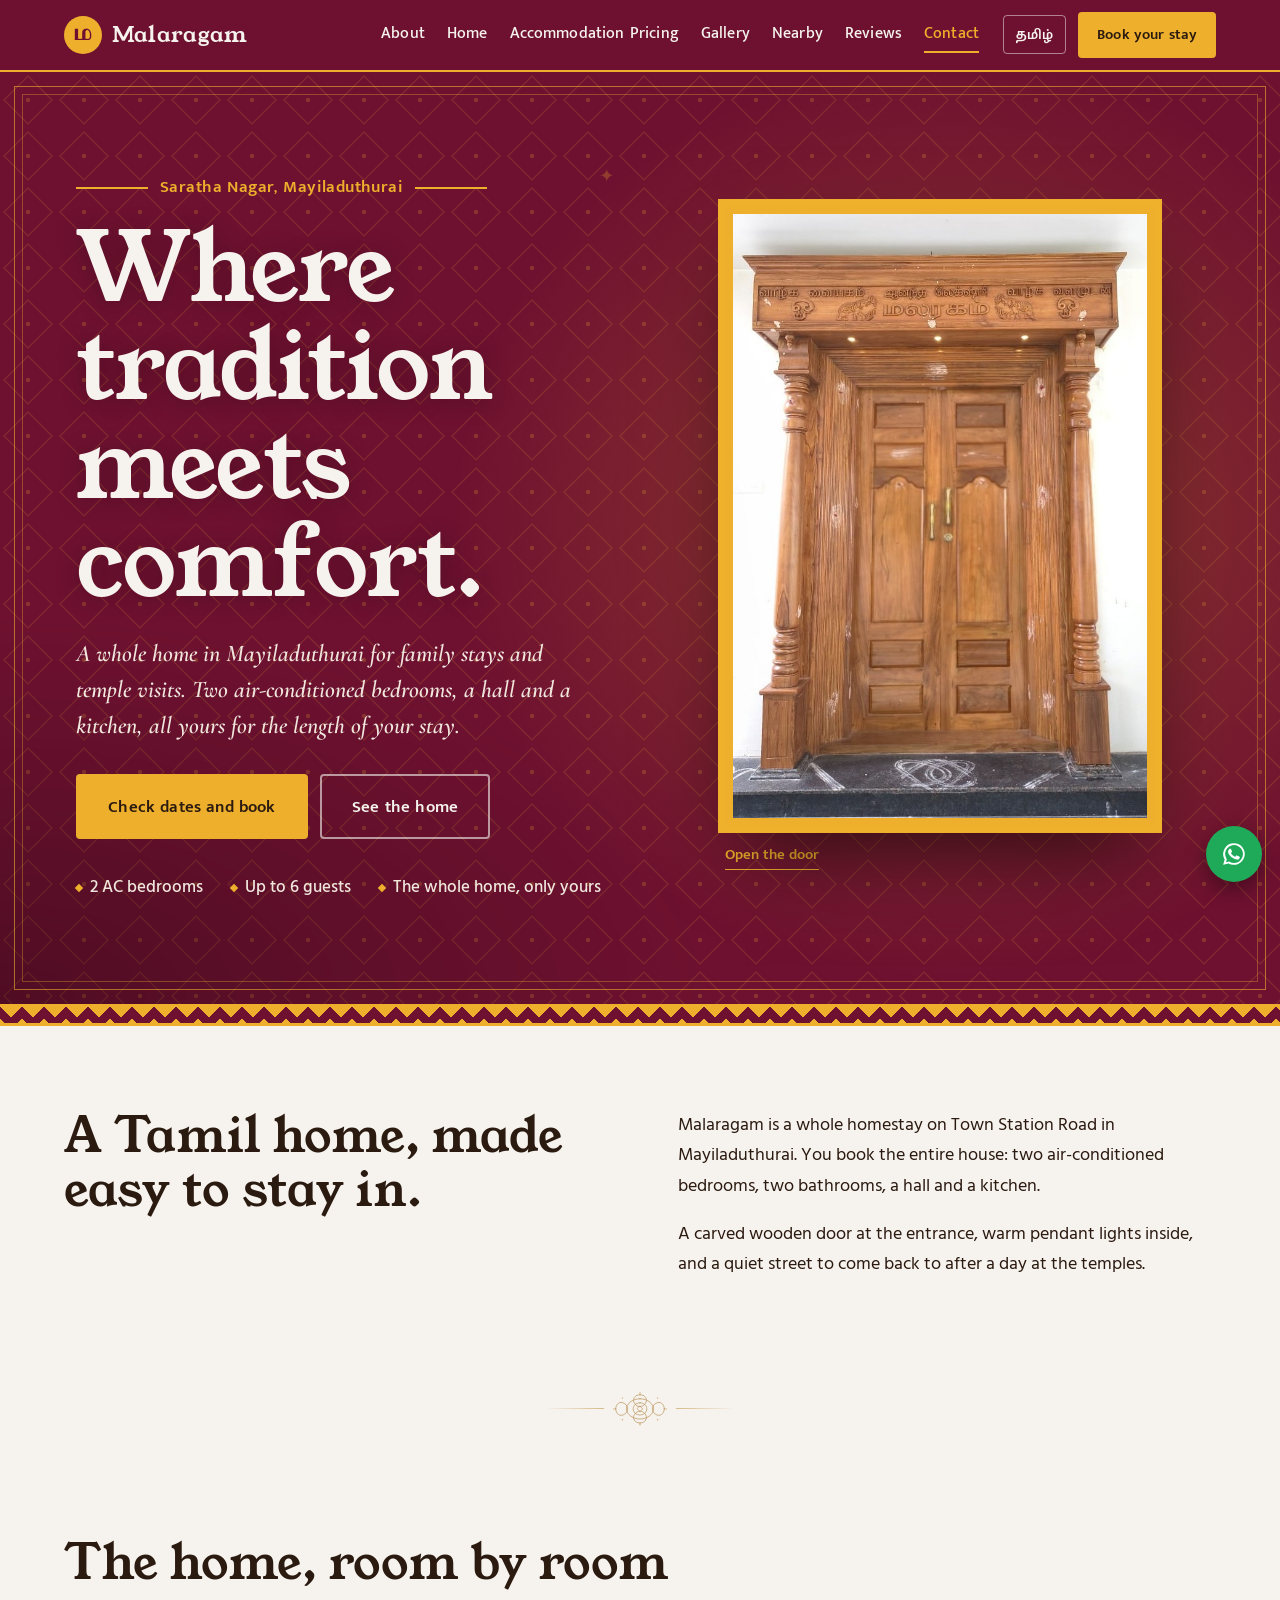
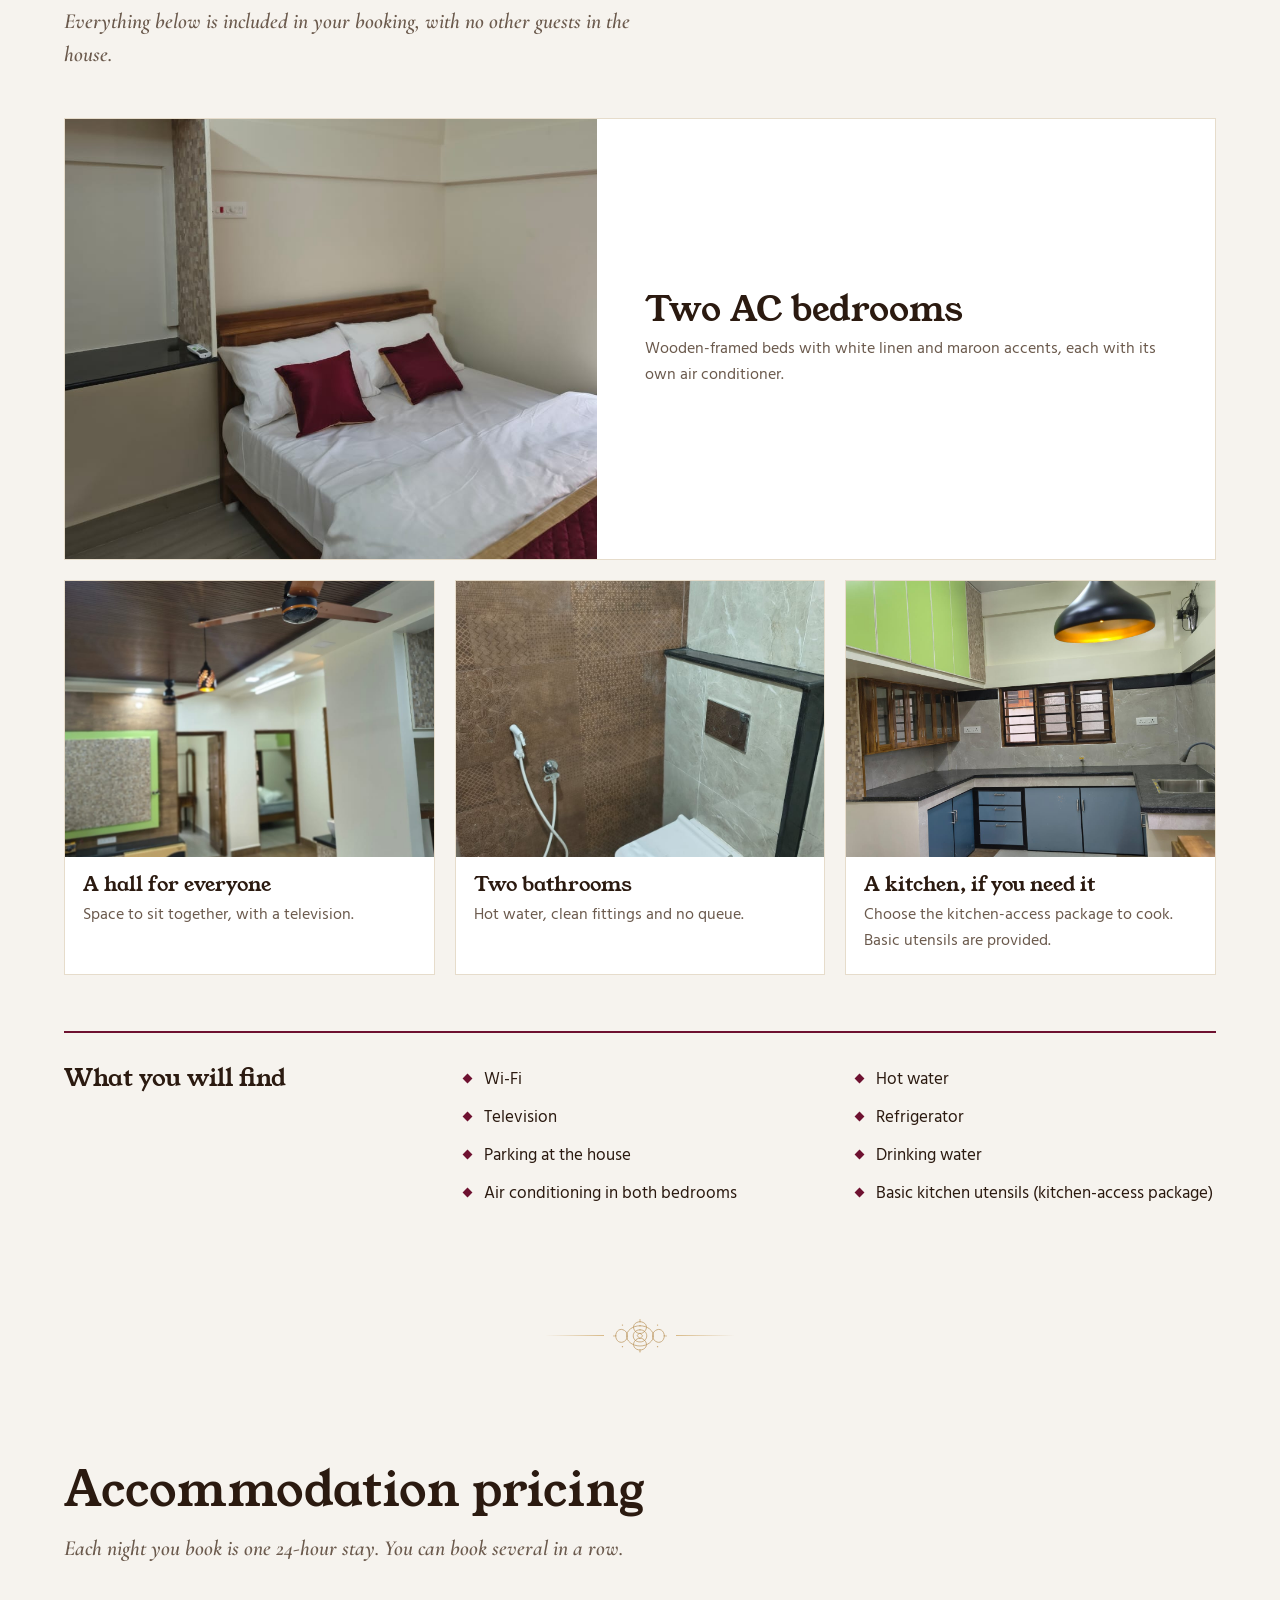
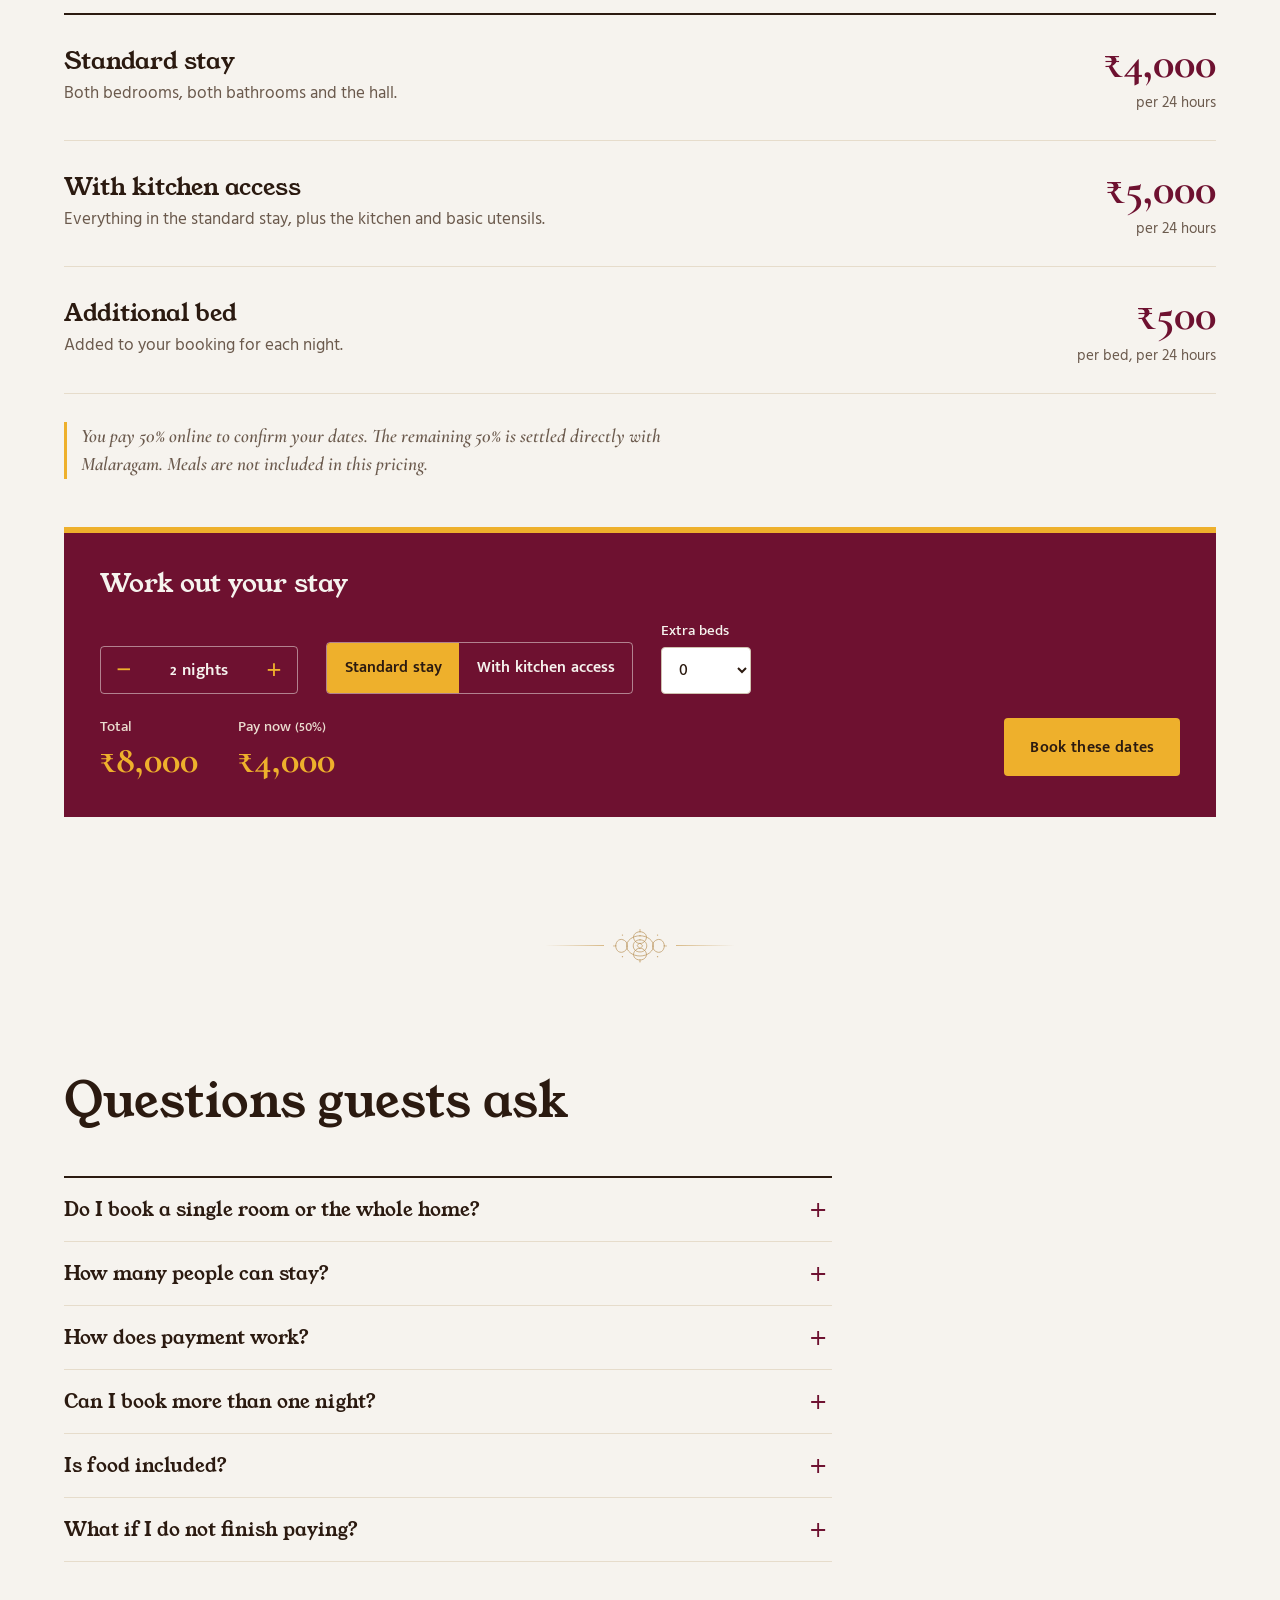
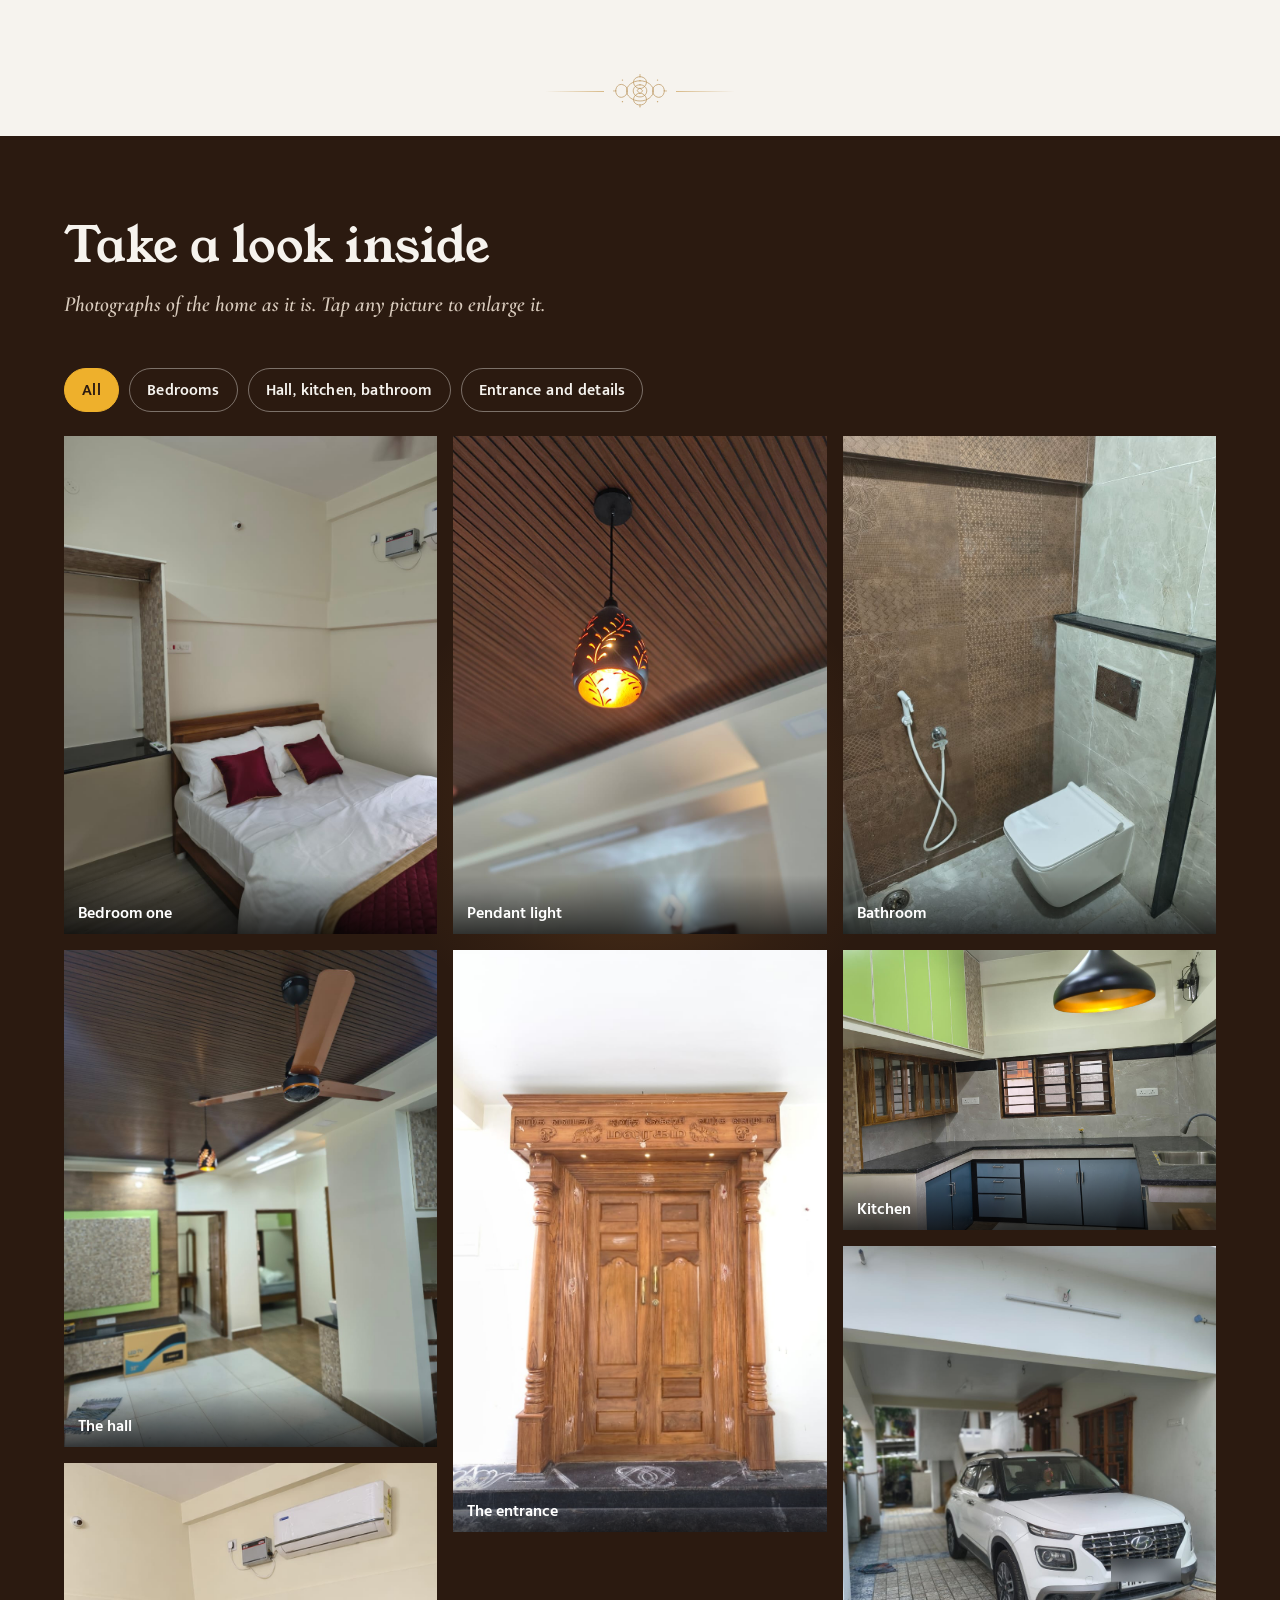
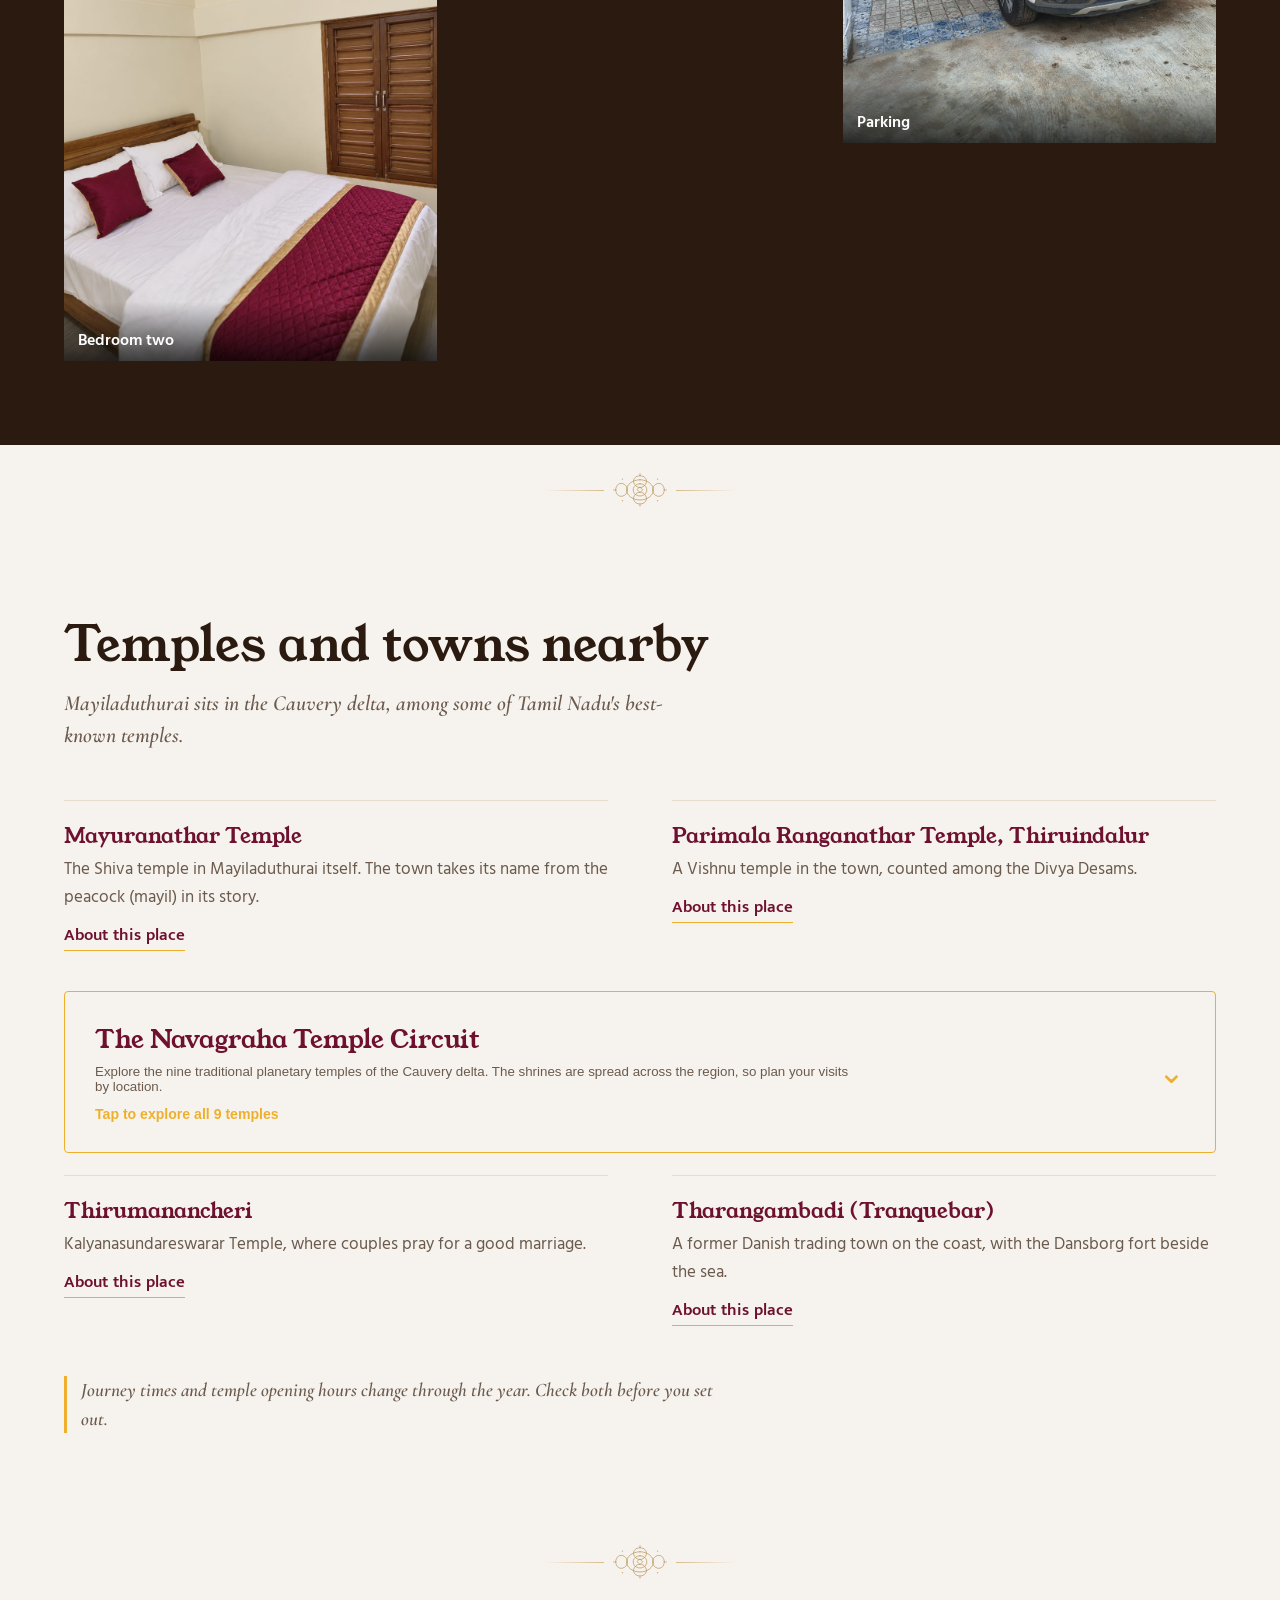
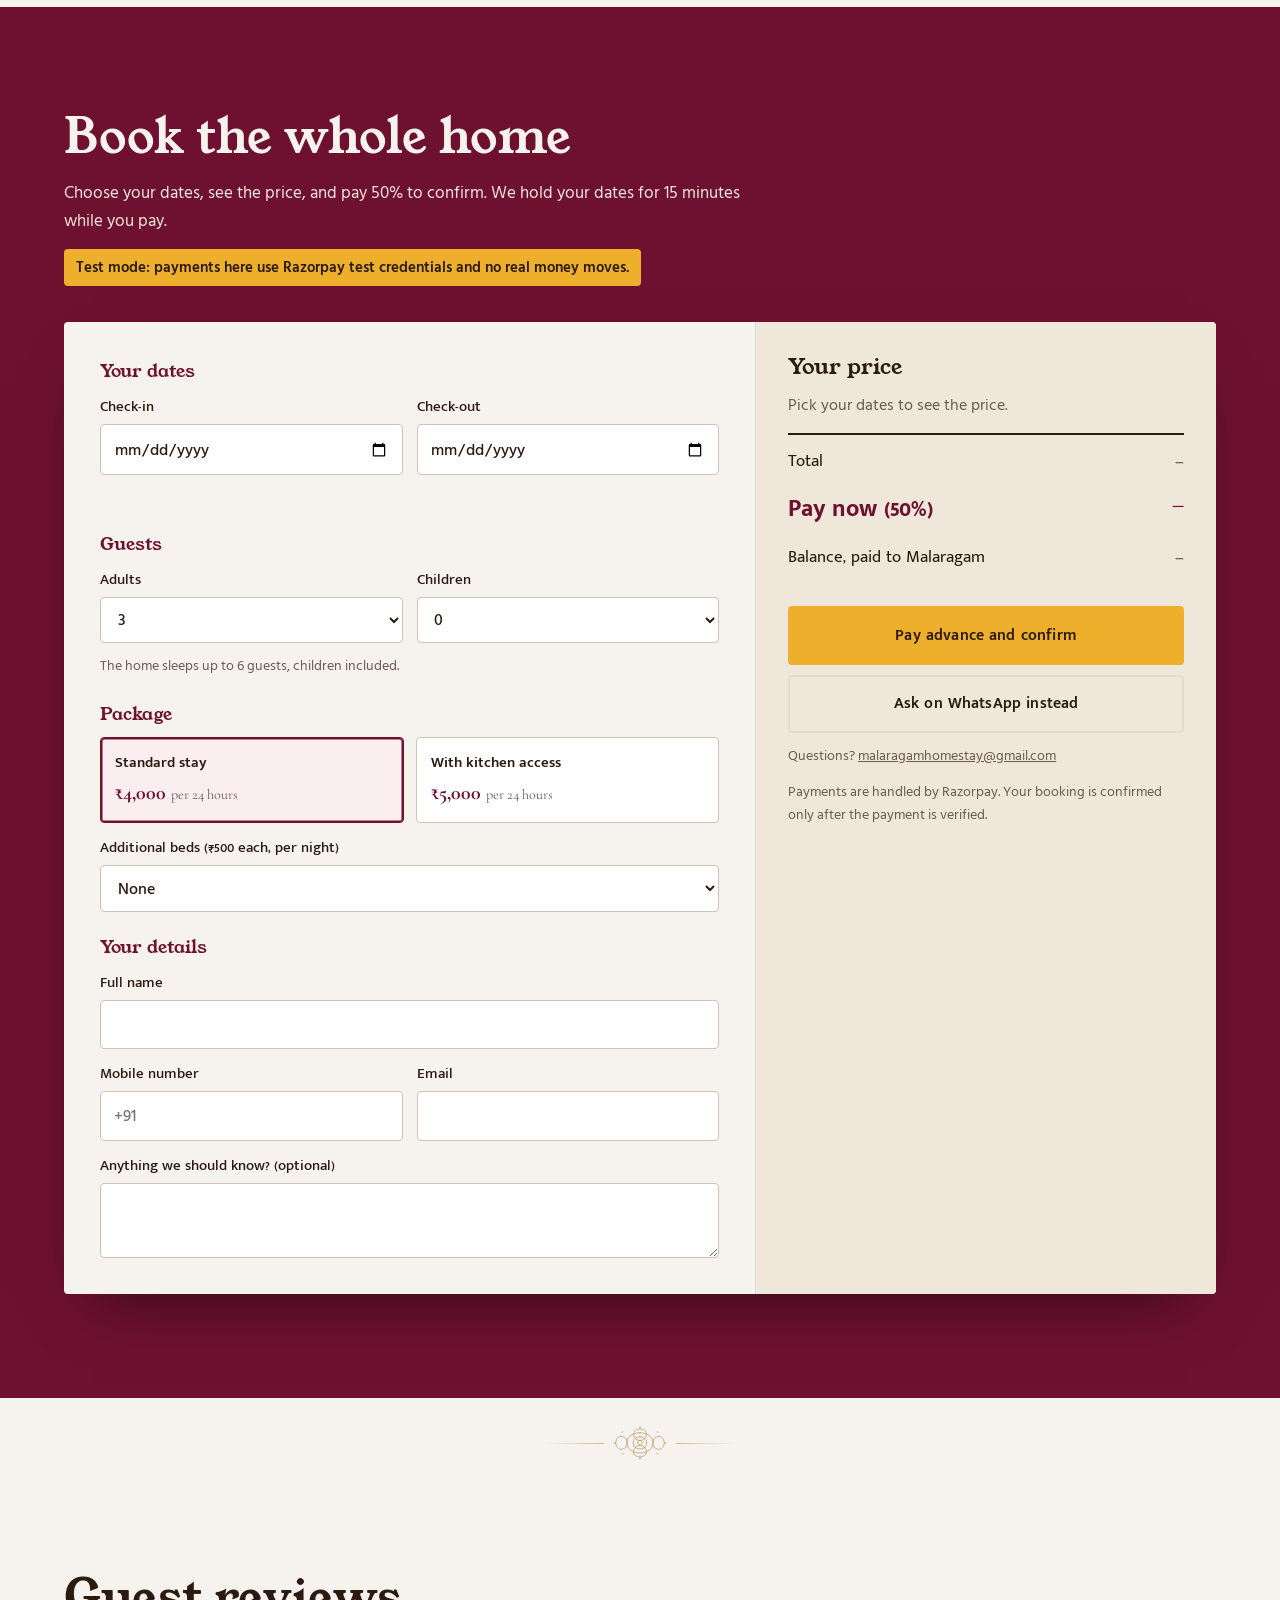
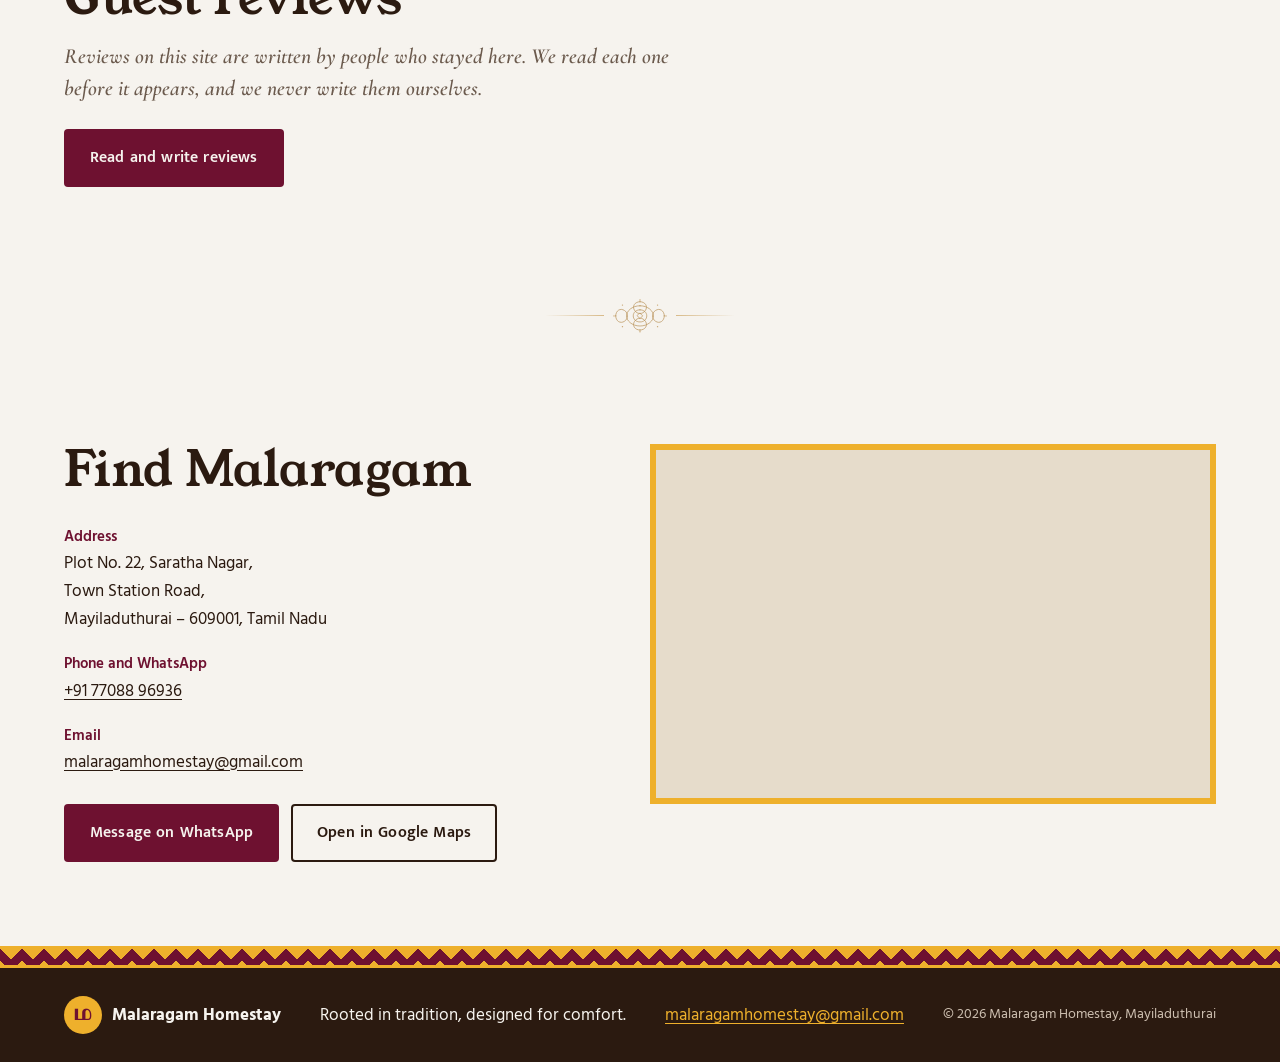
==== commit 5c389532: "Update index.html" ====
--- a/index.html
+++ b/index.html
@@ -431,3 +431,4 @@
 <script src="app.js"></script>
 </body>
 </html>
+
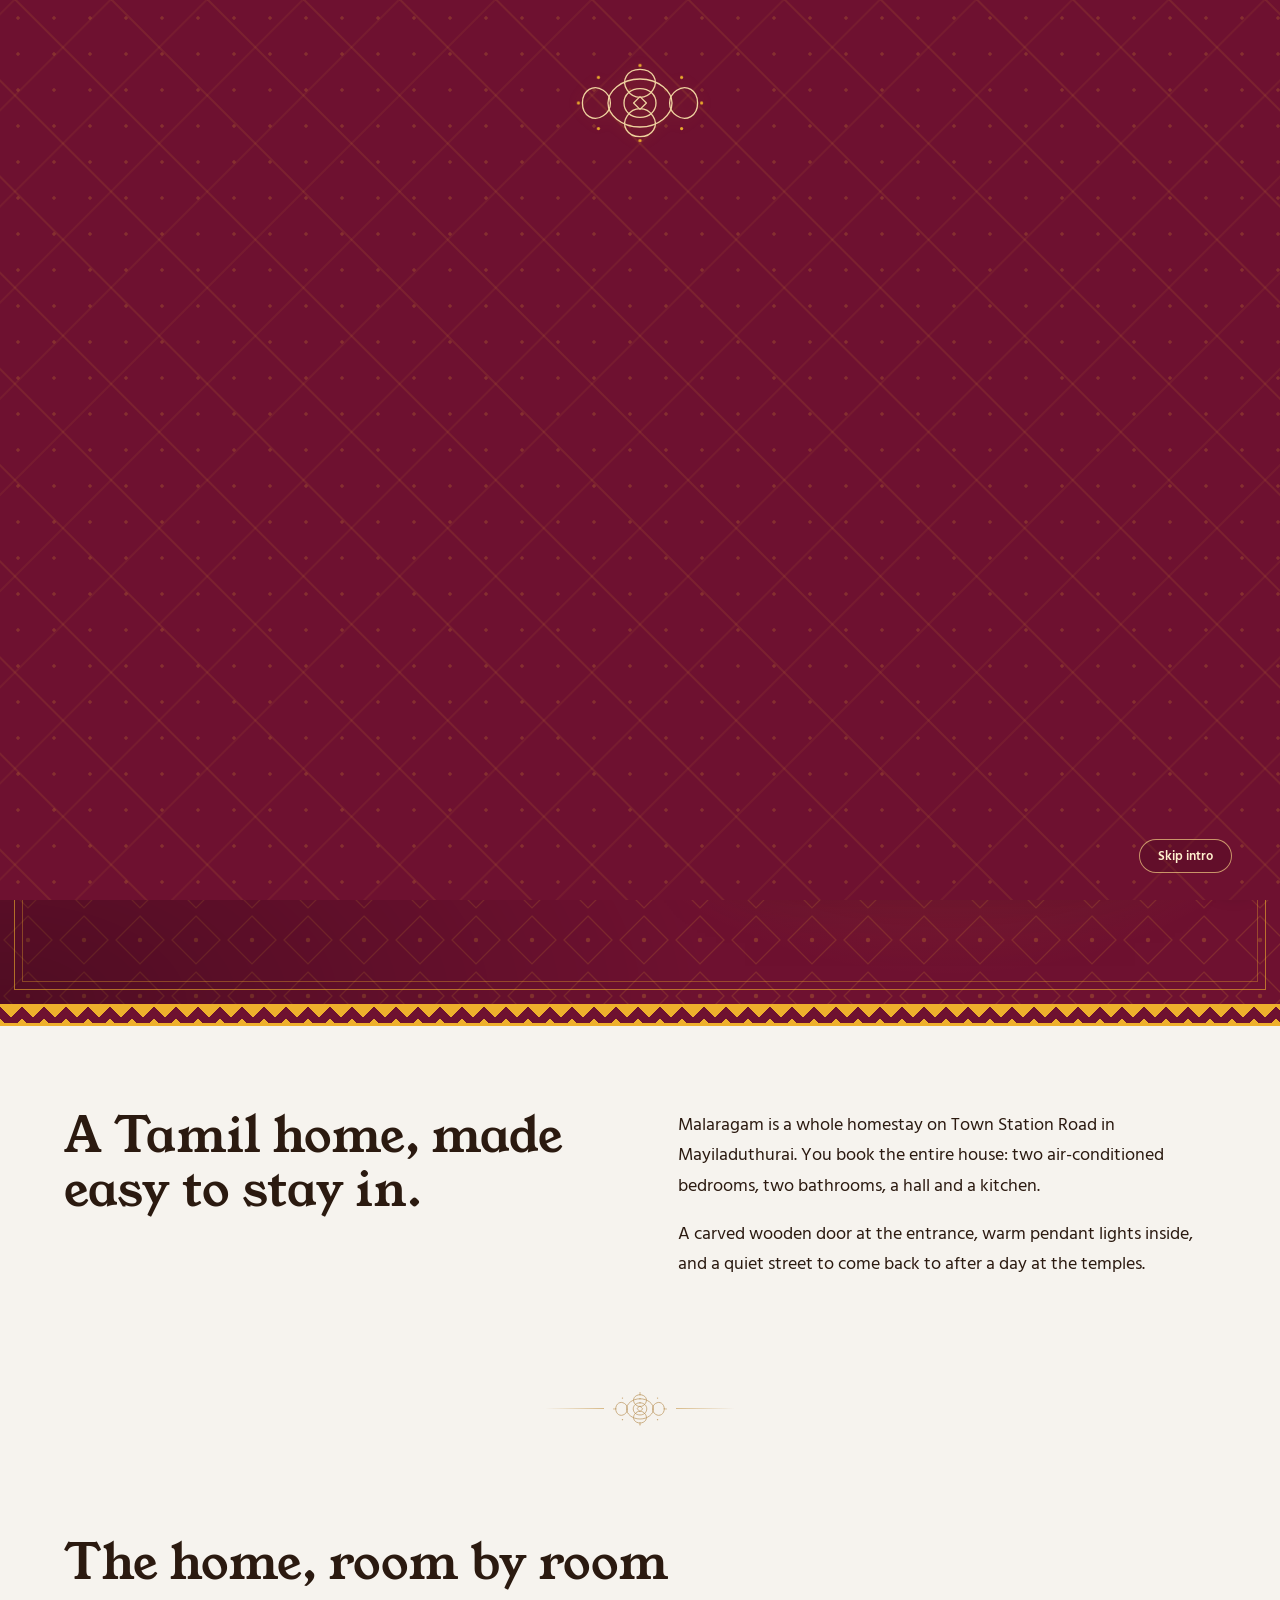
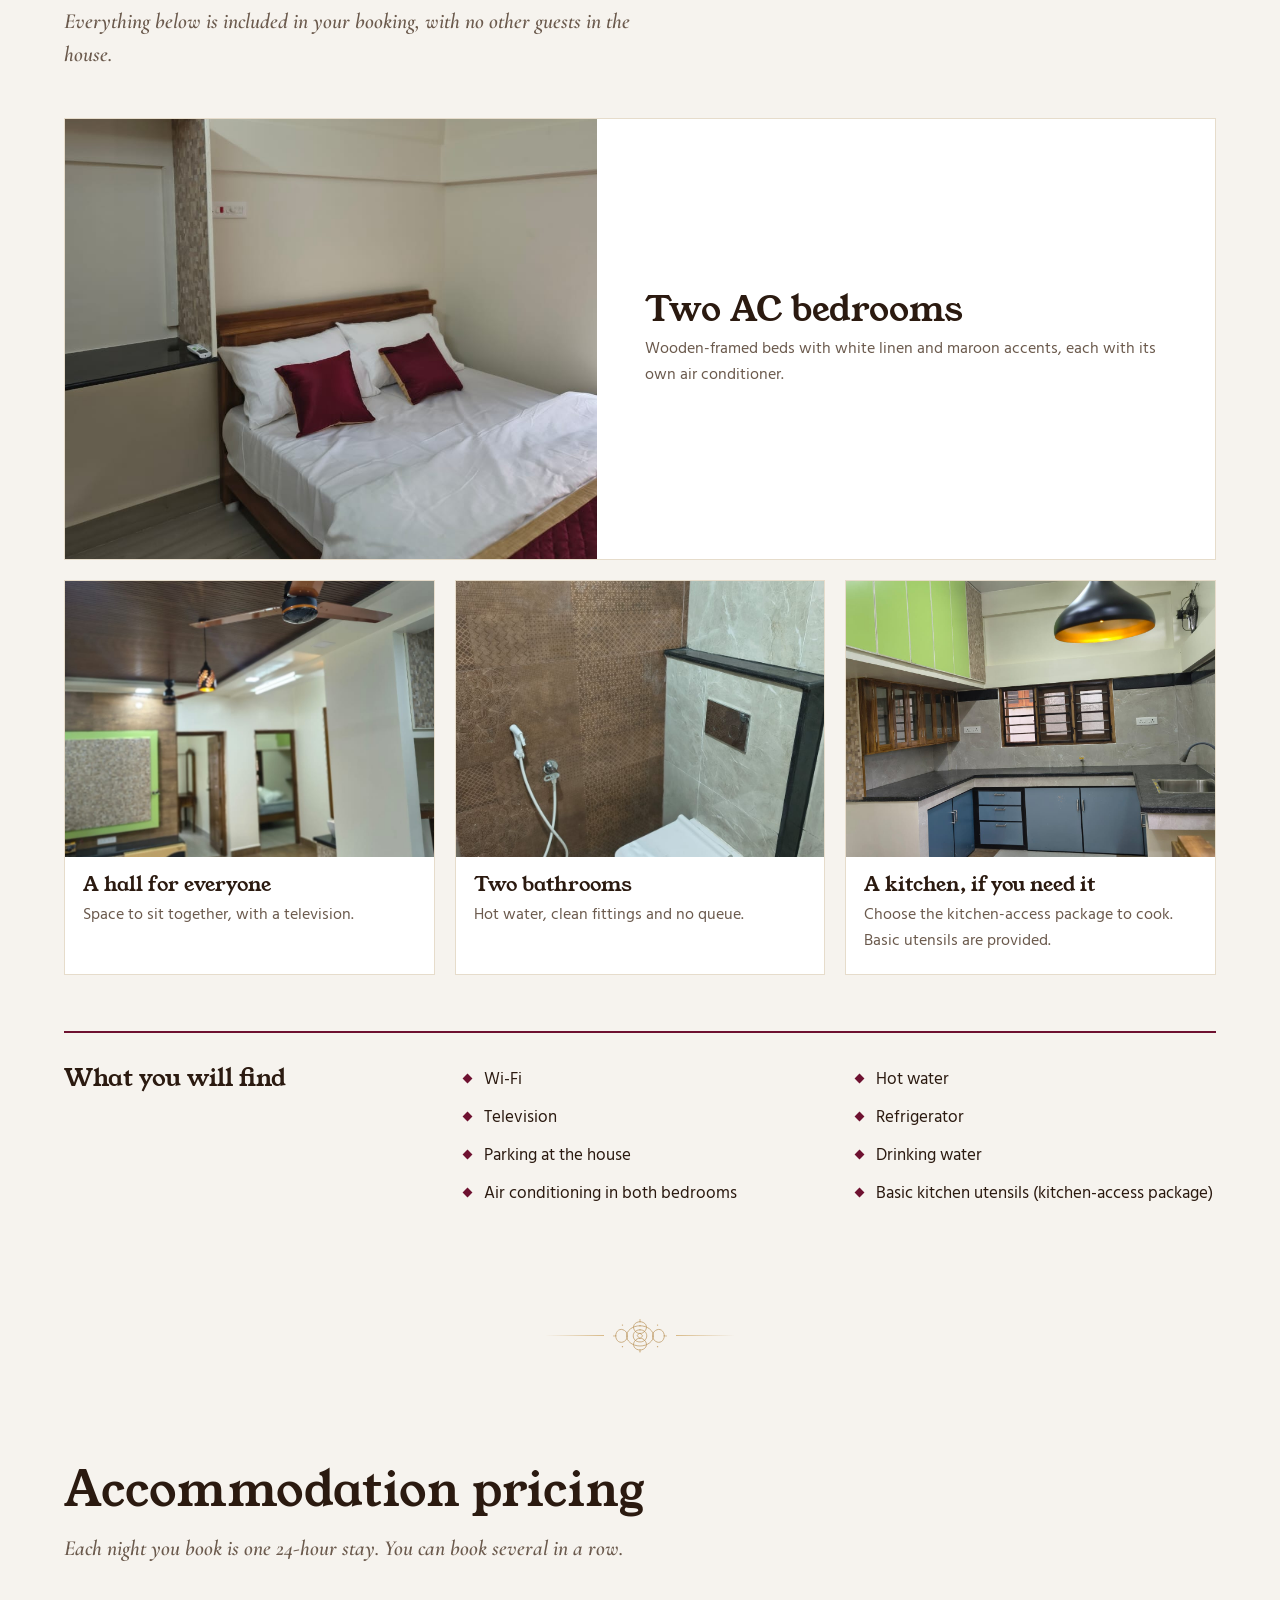
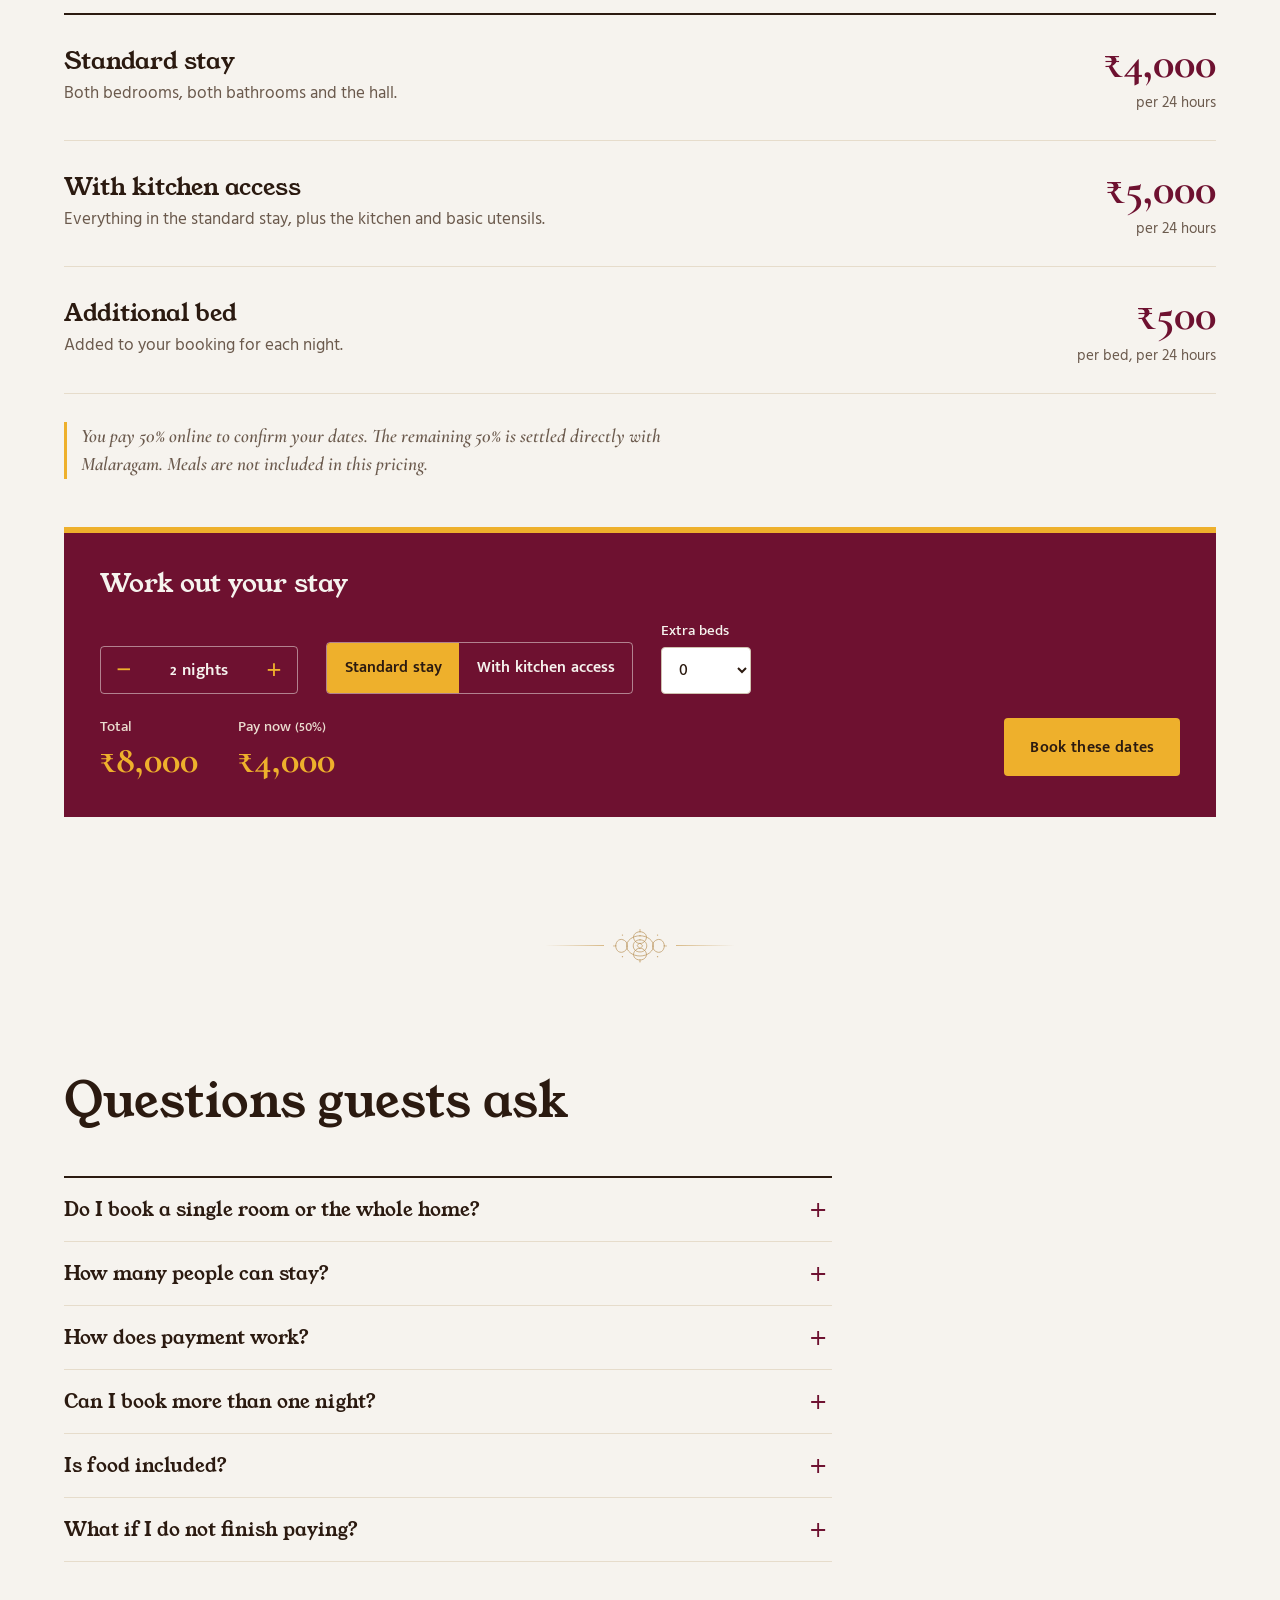
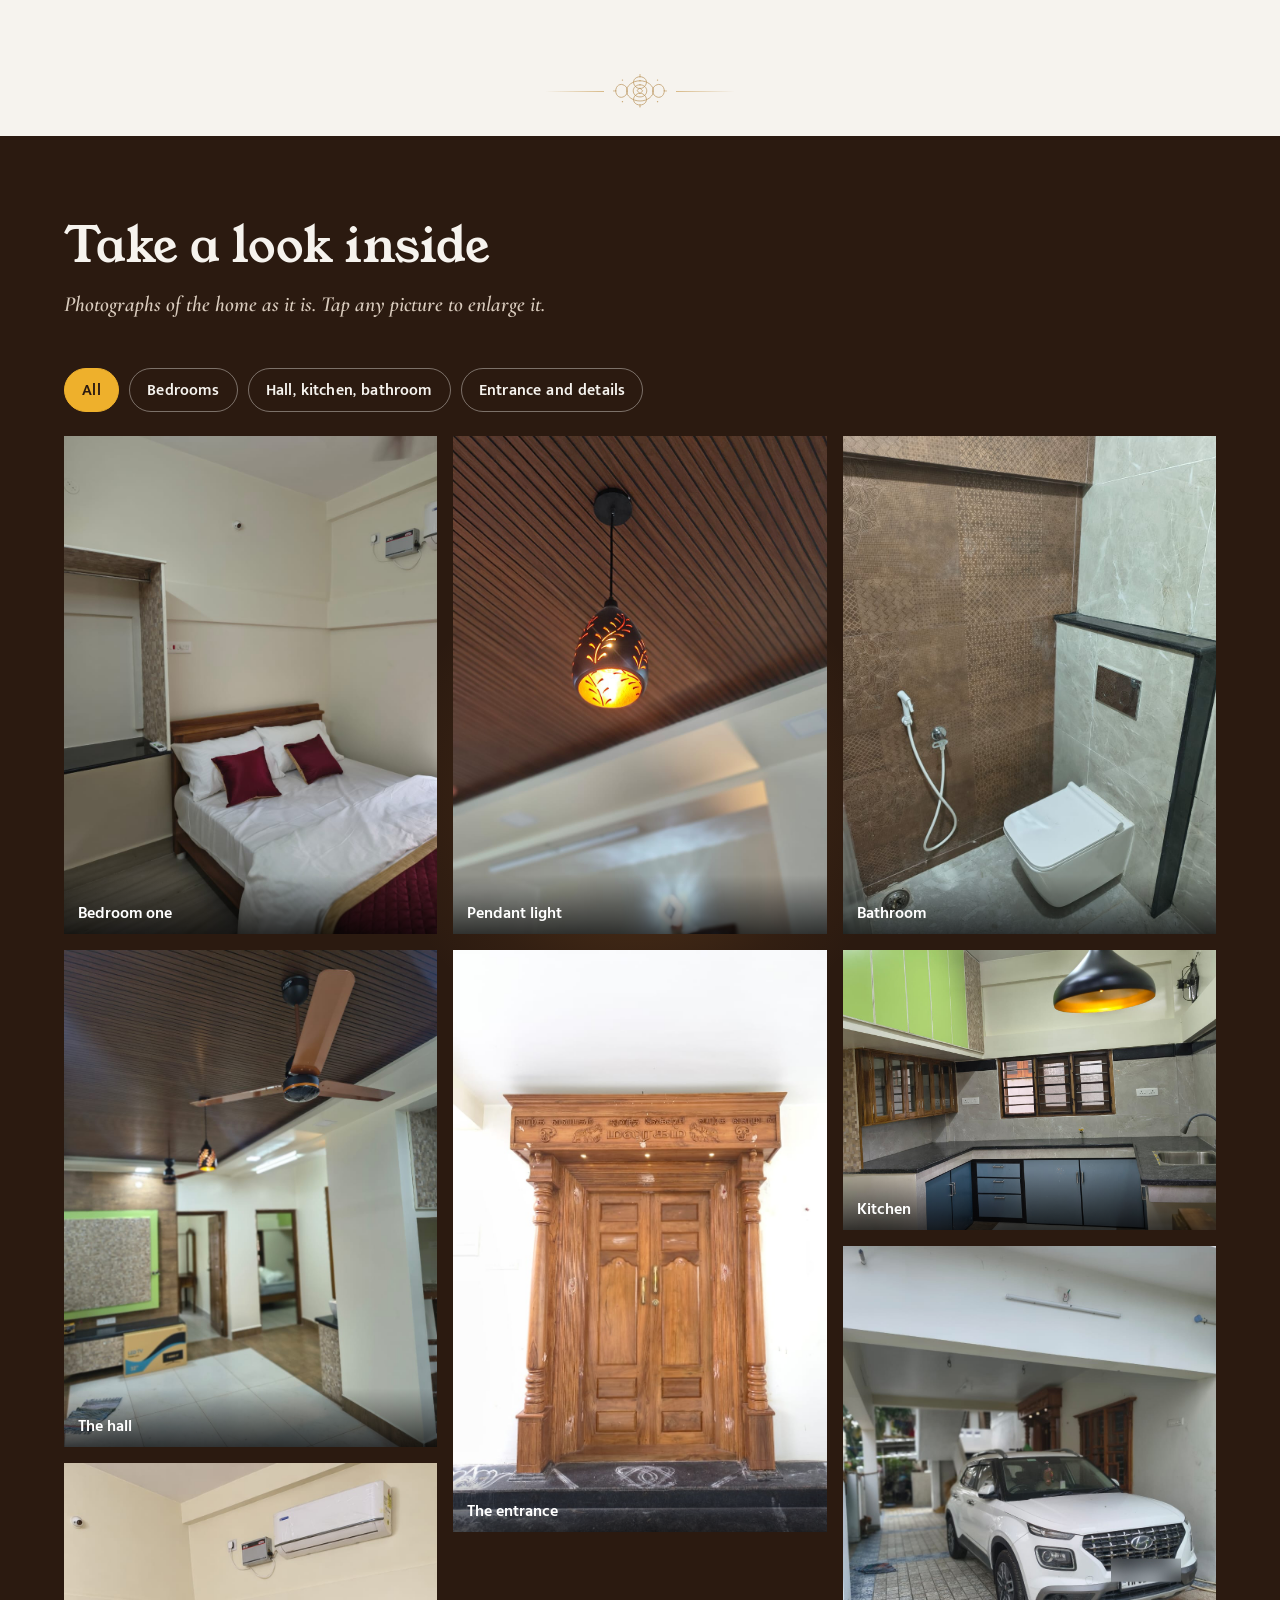
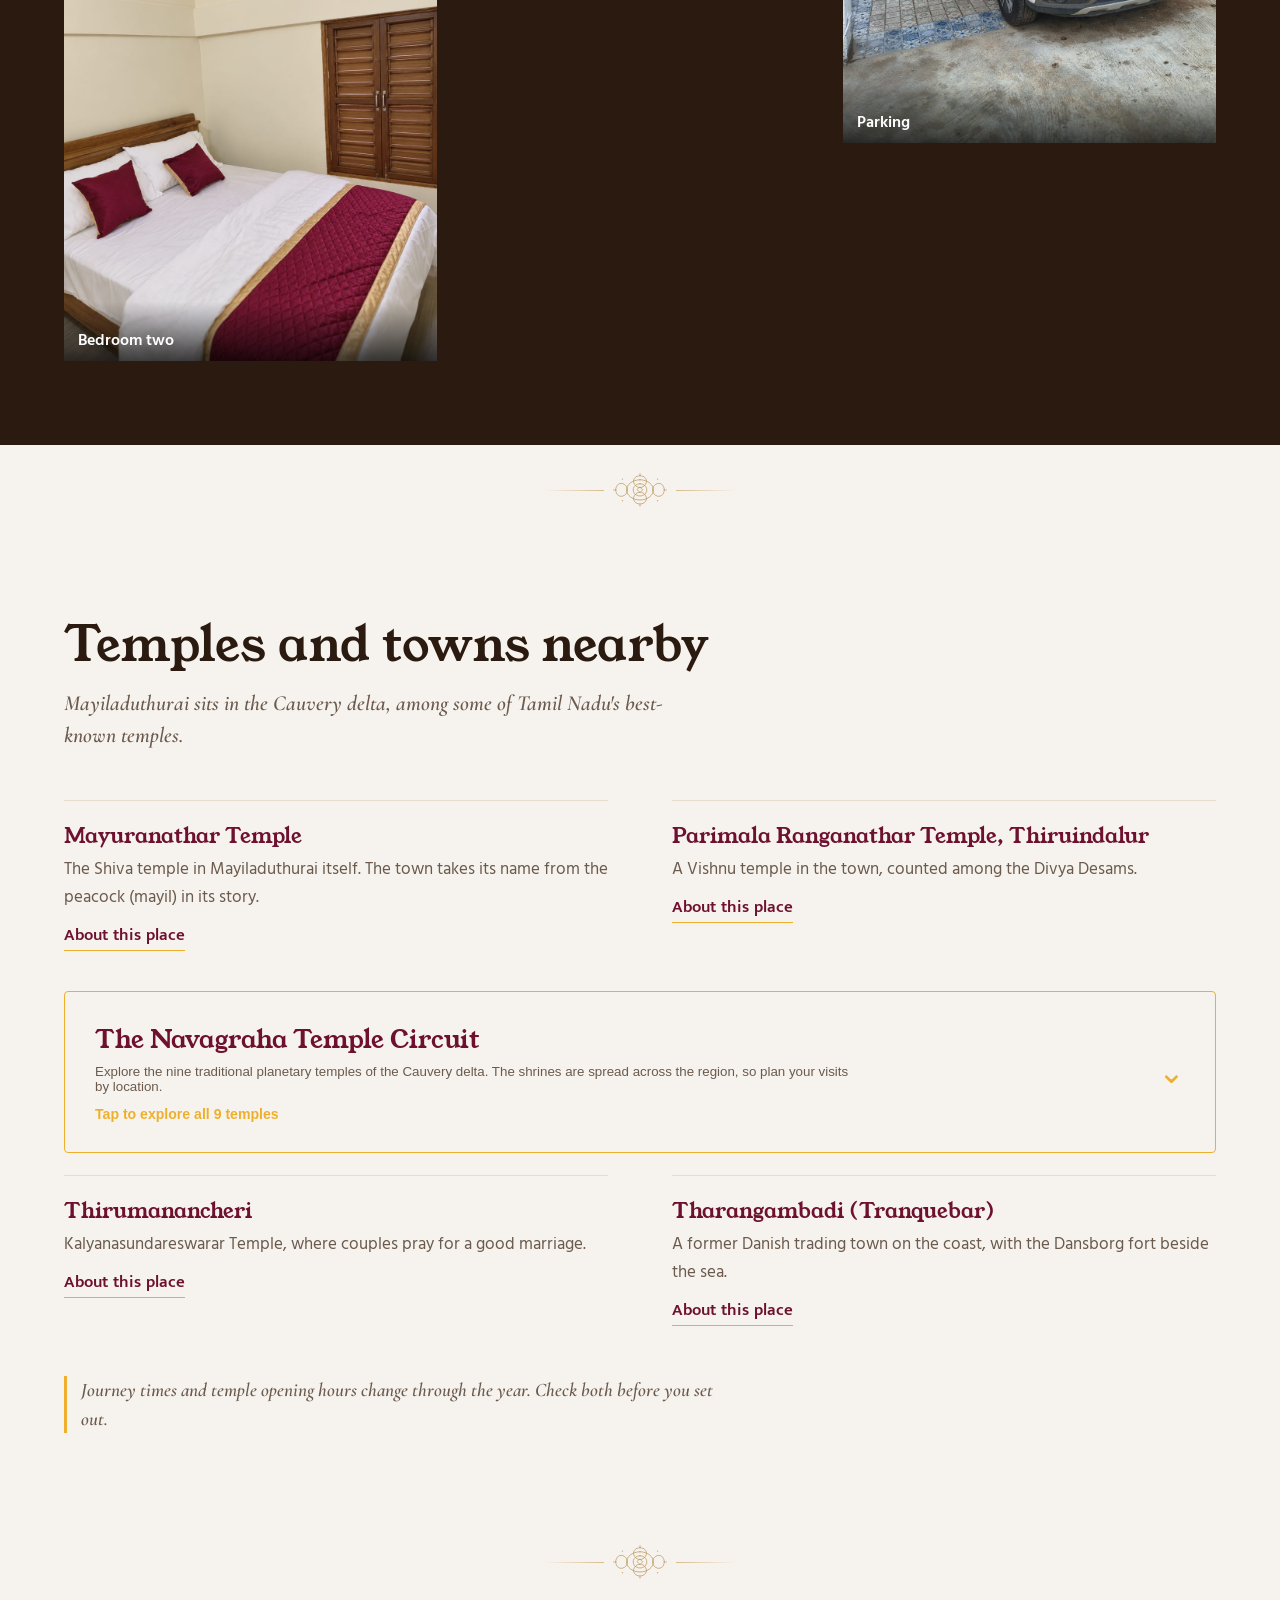
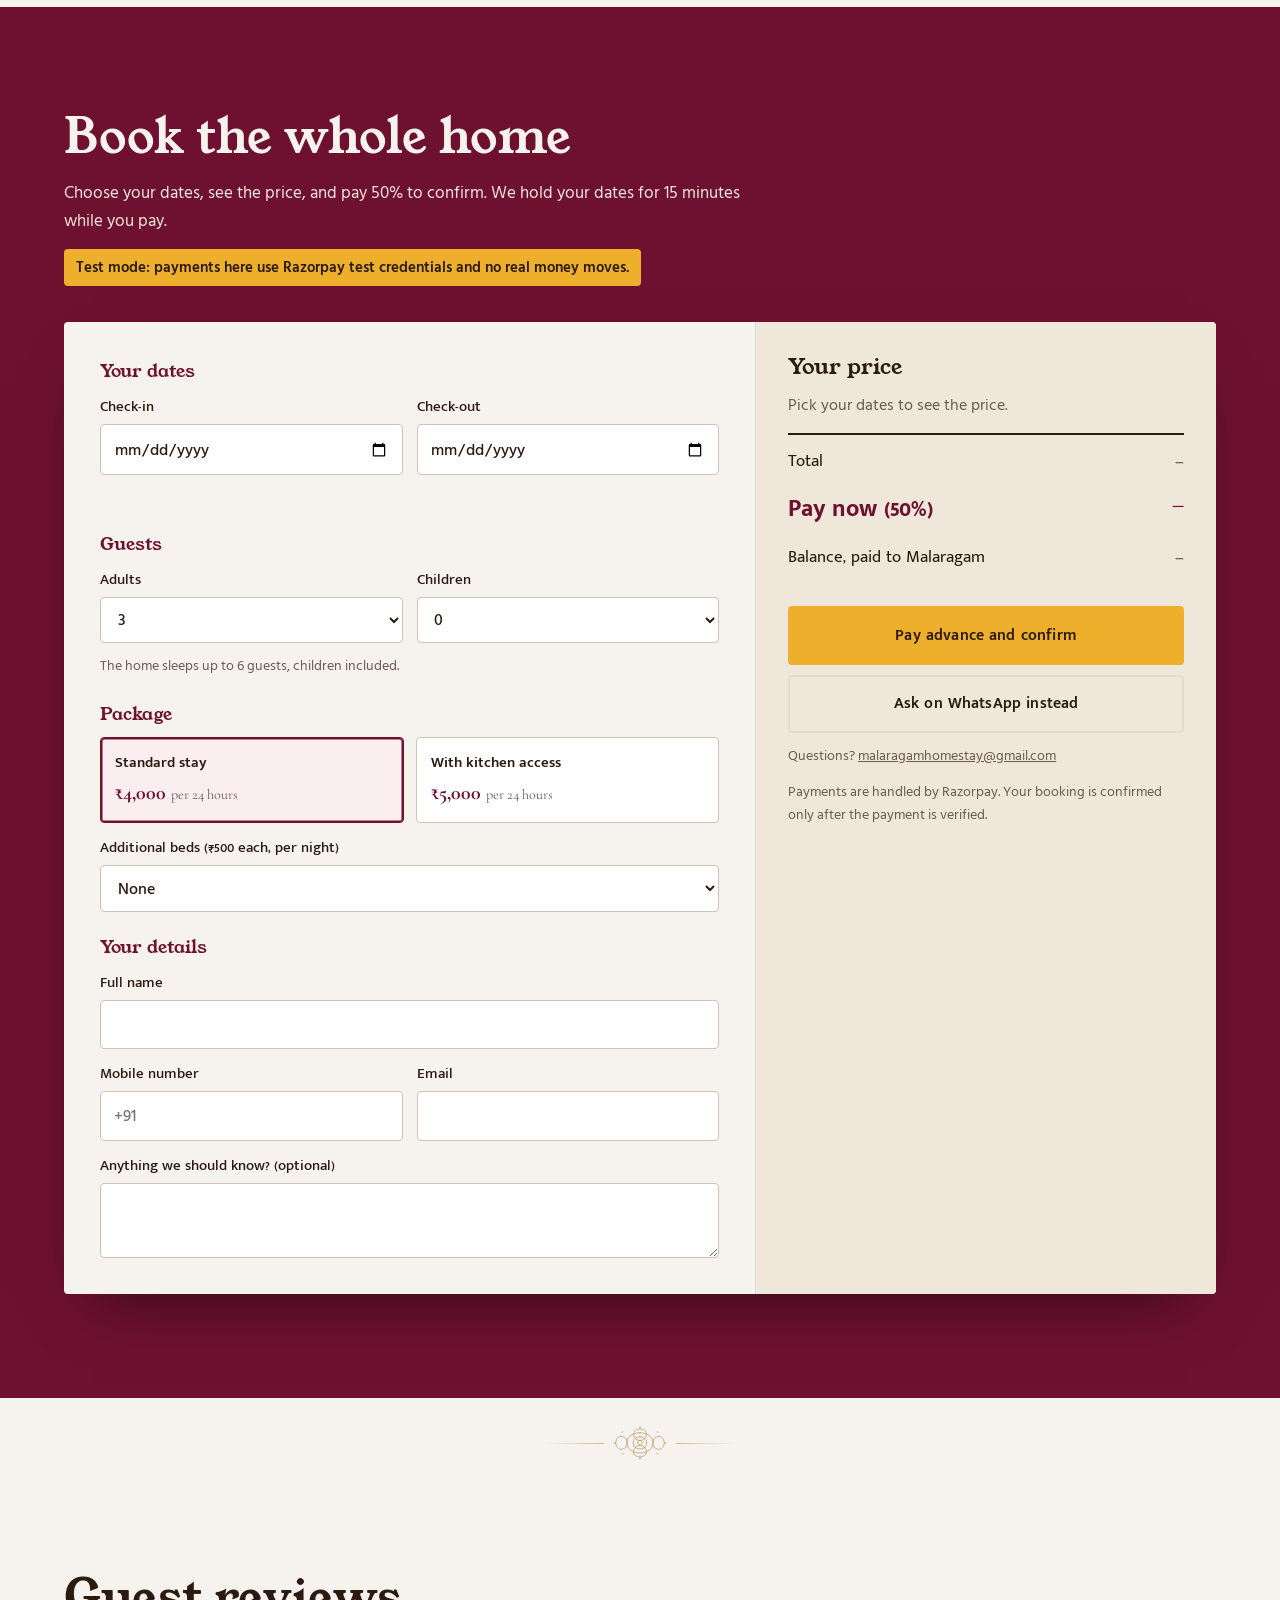
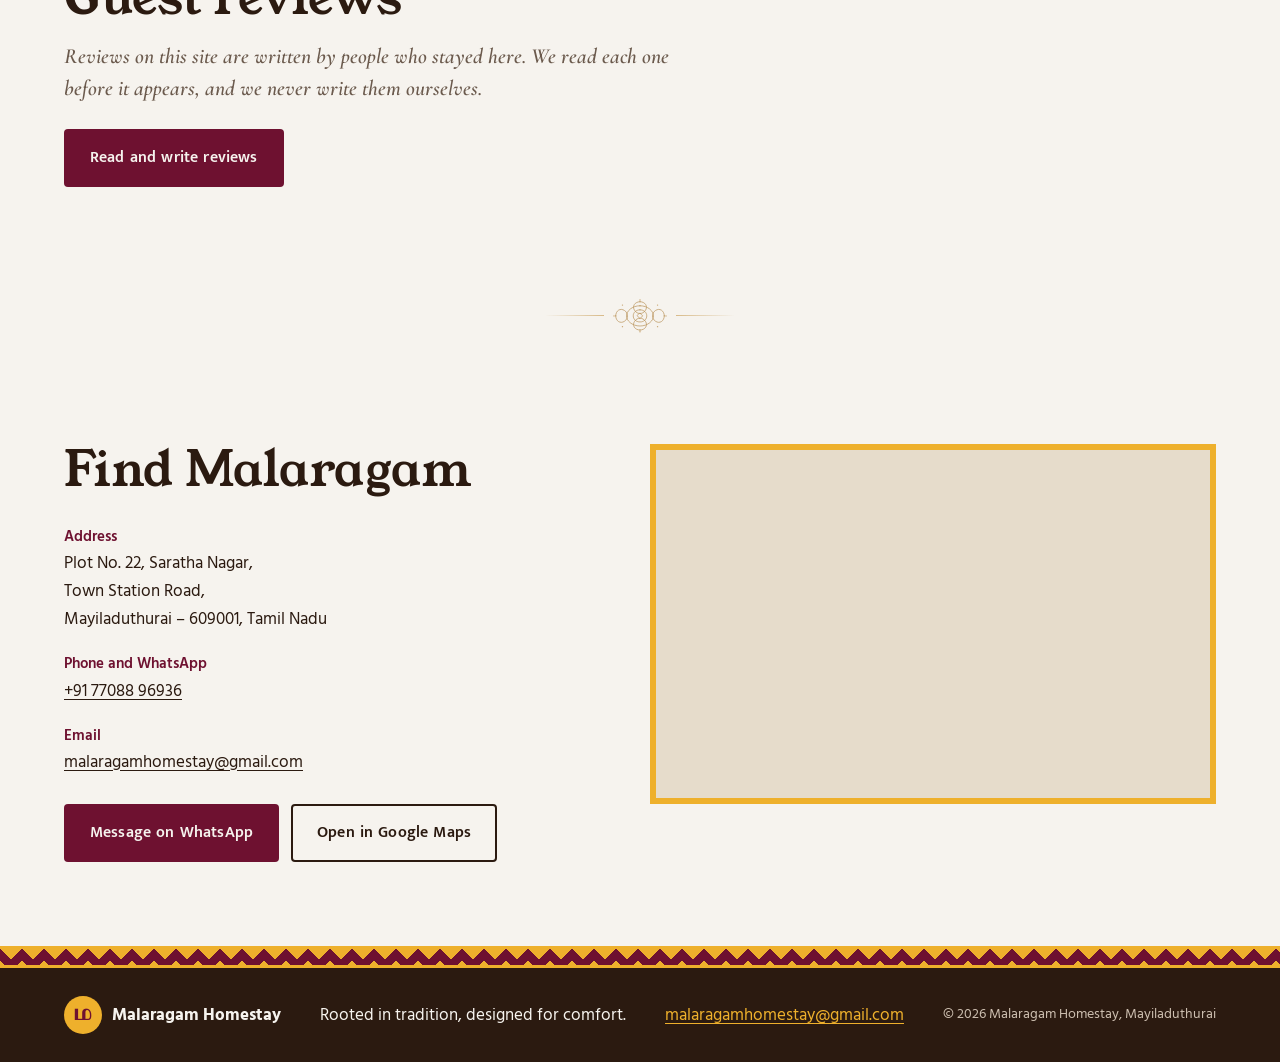
==== commit 074591dc: "Update index.html" ====
--- a/index.html
+++ b/index.html
@@ -148,7 +148,7 @@
         <label><input type="radio" name="estPkg" value="kitchen"><span data-i18n="t2t">With kitchen access</span></label>
       </div>
       <label class="est-beds"><span data-i18n="e_beds">Extra beds</span>
-        <select id="estBeds"><option value="0">0</option><option value="1">1</option><option value="2">2</option><option value="3">3</option></select></label>
+        <select id="estBeds"><option value="0">0</option><option value="1">1</option><option value="2">2</option></select></label>
     </div>
     <div class="est-result">
       <div><span data-i18n="s_total">Total</span><strong id="eTotal">–</strong></div>
@@ -320,7 +320,7 @@
             <label class="pkg"><input type="radio" name="package" value="kitchen"><span><b data-i18n="t2t">With kitchen access</b><i>₹5,000 <em data-i18n="per24">per 24 hours</em></i></span></label>
           </div>
           <label class="beds"><span data-i18n="l_beds">Additional beds (₹500 each, per night)</span>
-            <select id="beds" name="extra_beds"><option value="0">None</option><option value="1">1</option><option value="2">2</option><option value="3">3</option></select></label>
+            <select id="beds" name="extra_beds"><option value="0">None</option><option value="1">1</option><option value="2">2</option></select></label>
         </fieldset>
 
         <fieldset class="f-group">
--- a/styles.css
+++ b/styles.css
@@ -778,3 +778,177 @@
 @media(prefers-reduced-motion:reduce){.walkthrough-scroll-hint{animation:none}.walkthrough-photo img{transition:none}}
 
 
+
+
+/* Final mobile polish: homepage hero and stay estimator */
+@media (max-width: 620px) {
+  .hero {
+    min-height: 0;
+    grid-template-columns: minmax(0, 1fr);
+    gap: 30px;
+    padding: 34px 24px 42px;
+    overflow: hidden;
+  }
+  .hero-copy {
+    width: 100%;
+    max-width: 100%;
+    justify-self: stretch;
+    min-width: 0;
+  }
+  .hero-copy::before { right: 2%; top: -10px; }
+  .hero-place {
+    justify-content: center;
+    gap: 9px;
+    margin: 0 0 18px;
+    font-size: .88rem;
+    text-align: center;
+  }
+  .hero-place::before,
+  .hero-place::after {
+    flex: 0 1 30px;
+    width: 30px;
+  }
+  .hero h1 {
+    max-width: 11ch;
+    margin-inline: auto;
+    font-size: clamp(2.65rem, 12vw, 3.65rem);
+    line-height: 1.02;
+    letter-spacing: -.025em;
+    text-align: left;
+    overflow-wrap: normal;
+  }
+  .hero-lead {
+    max-width: 100%;
+    margin-top: 18px;
+    font-size: 1.13rem;
+    line-height: 1.55;
+  }
+  .hero-actions {
+    display: grid;
+    grid-template-columns: minmax(0, 1fr);
+    gap: 11px;
+    margin-top: 23px;
+  }
+  .hero-actions .btn {
+    width: 100%;
+    min-height: 52px;
+    justify-content: center;
+    text-align: center;
+  }
+  .hero-facts {
+    display: grid;
+    grid-template-columns: repeat(2, minmax(0, 1fr));
+    gap: 10px 14px;
+    margin-top: 23px;
+    font-size: .9rem;
+  }
+  .hero-facts li:last-child { grid-column: 1 / -1; }
+  .hero-stage-wrap {
+    justify-self: center;
+    width: min(82vw, 340px);
+    max-width: 100%;
+    margin: 0 auto;
+  }
+  .door-stage {
+    width: 100%;
+    border-width: 6px;
+  }
+  .door-toggle {
+    display: block;
+    margin: 13px auto 0;
+  }
+
+  .estimator {
+    width: 100%;
+    min-width: 0;
+    margin-top: 32px;
+    padding: 20px 18px 22px;
+    gap: 17px;
+    border-top-width: 5px;
+    box-sizing: border-box;
+  }
+  .estimator h3 {
+    margin: 0;
+    font-size: 1.55rem;
+    line-height: 1.2;
+  }
+  .est-controls {
+    display: grid;
+    grid-template-columns: minmax(0, 1fr);
+    gap: 15px;
+    align-items: stretch;
+    min-width: 0;
+  }
+  .stepper {
+    display: grid;
+    grid-template-columns: 46px minmax(0, 1fr) 46px;
+    width: min(100%, 260px);
+    min-height: 46px;
+    box-sizing: border-box;
+  }
+  .stepper button { width: 100%; height: 46px; }
+  .stepper output { min-width: 0; align-self: center; }
+  .seg {
+    display: grid;
+    grid-template-columns: repeat(2, minmax(0, 1fr));
+    width: 100%;
+    min-width: 0;
+    box-sizing: border-box;
+  }
+  .seg label { min-width: 0; }
+  .seg span {
+    min-height: 58px;
+    height: 100%;
+    padding: 11px 8px;
+    display: flex;
+    align-items: center;
+    justify-content: center;
+    text-align: center;
+    line-height: 1.3;
+    overflow-wrap: anywhere;
+    box-sizing: border-box;
+  }
+  .est-beds {
+    display: grid;
+    grid-template-columns: minmax(0, 1fr);
+    gap: 7px;
+    width: 100%;
+    min-width: 0;
+  }
+  .est-beds select {
+    width: 100%;
+    min-height: 46px;
+    box-sizing: border-box;
+  }
+  .est-result {
+    display: grid;
+    grid-template-columns: repeat(2, minmax(0, 1fr));
+    align-items: start;
+    gap: 17px 12px;
+    min-width: 0;
+  }
+  .est-result div {
+    min-width: 0;
+    gap: 5px;
+  }
+  .est-result span {
+    font-size: .88rem;
+    line-height: 1.3;
+  }
+  .est-result strong {
+    font-size: clamp(1.8rem, 8vw, 2.35rem);
+    line-height: 1.05;
+    overflow-wrap: anywhere;
+  }
+  .est-result .btn {
+    grid-column: 1 / -1;
+    width: 100%;
+    min-height: 54px;
+    margin: 2px 0 0;
+    box-sizing: border-box;
+    justify-content: center;
+  }
+}
+
+
+
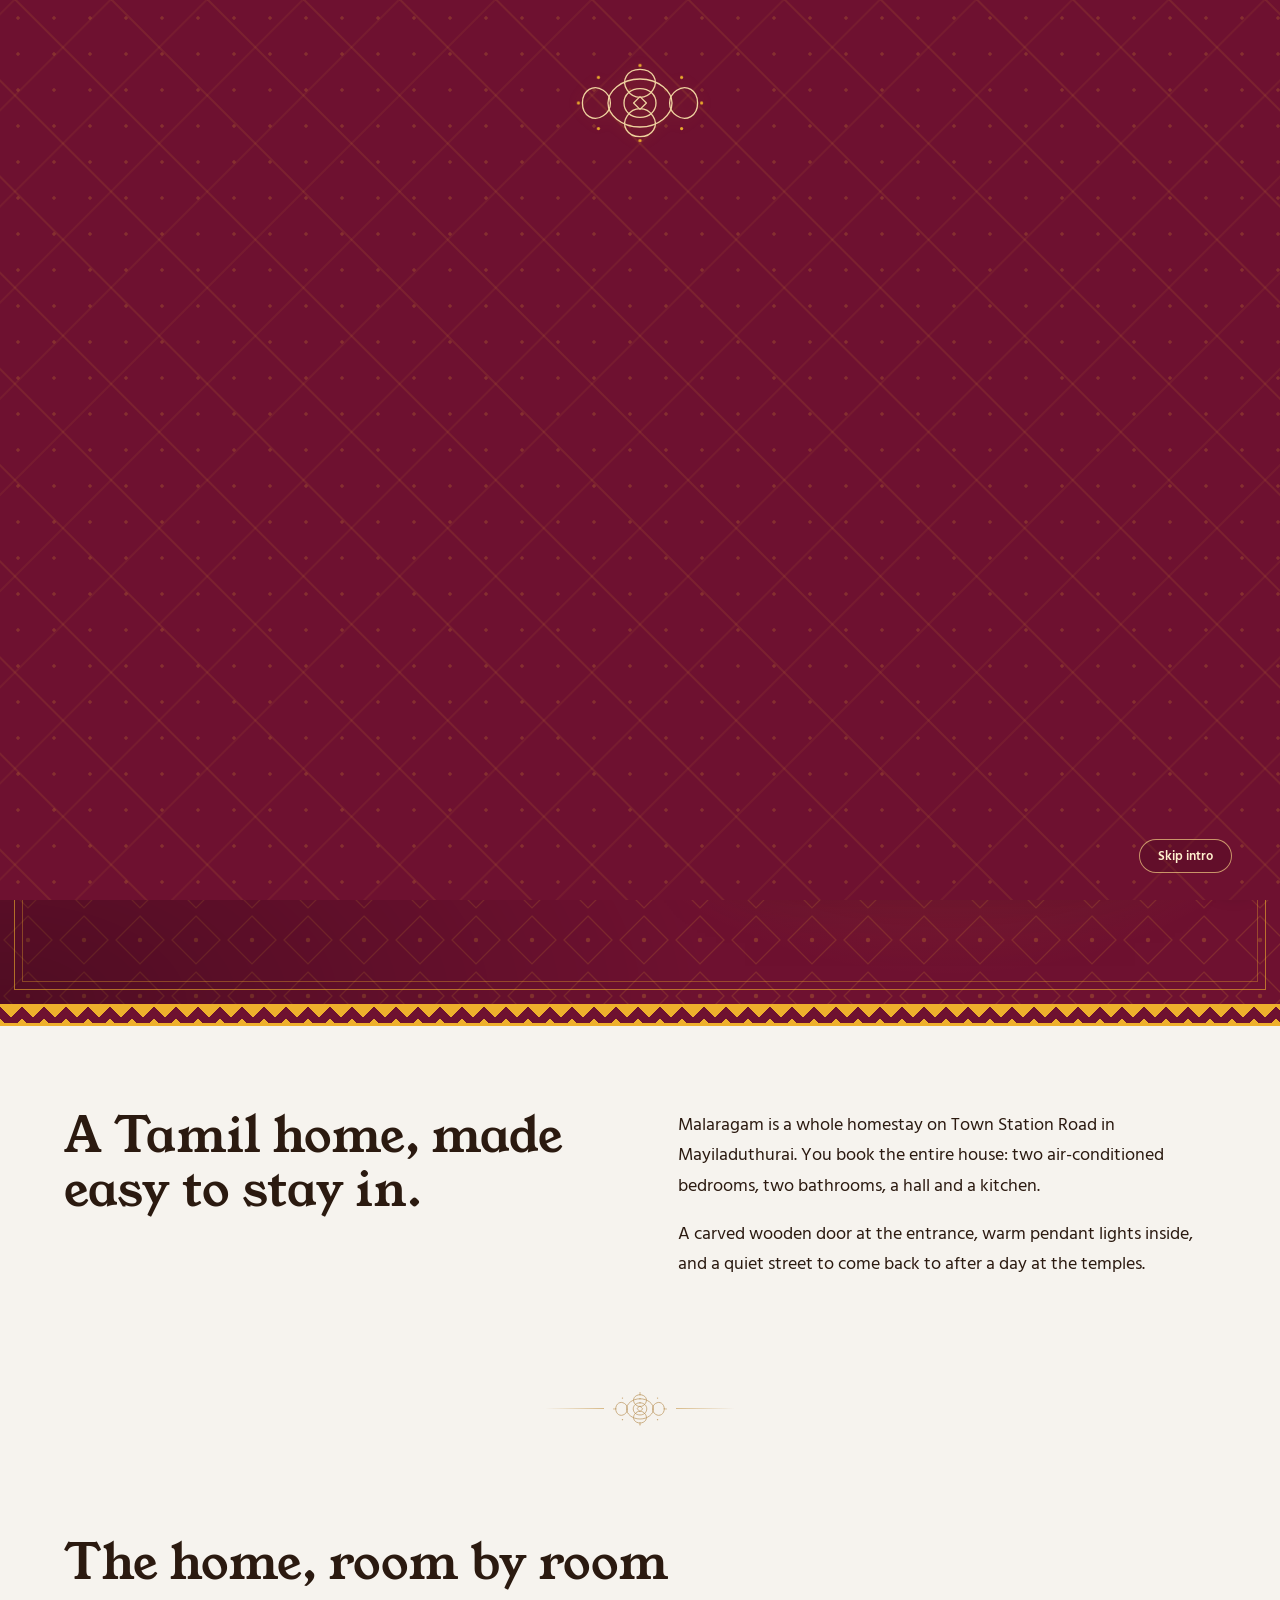
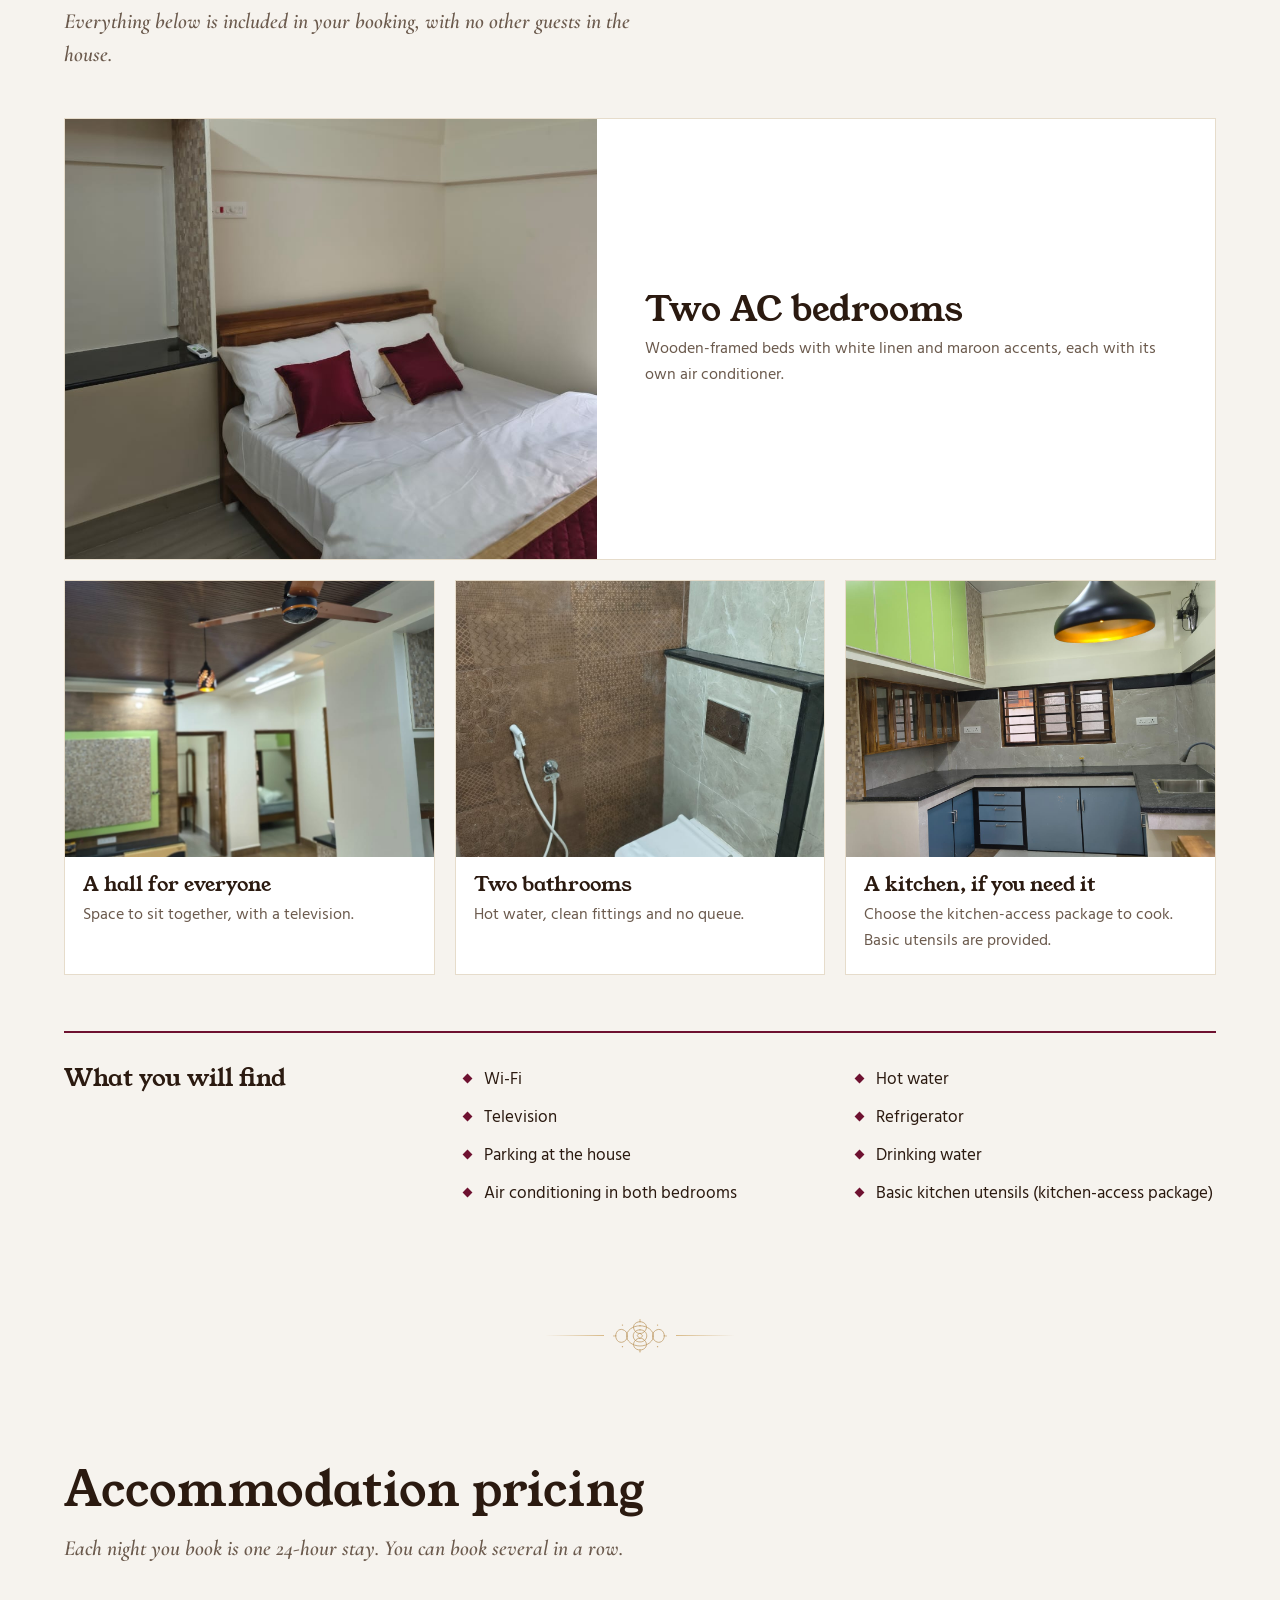
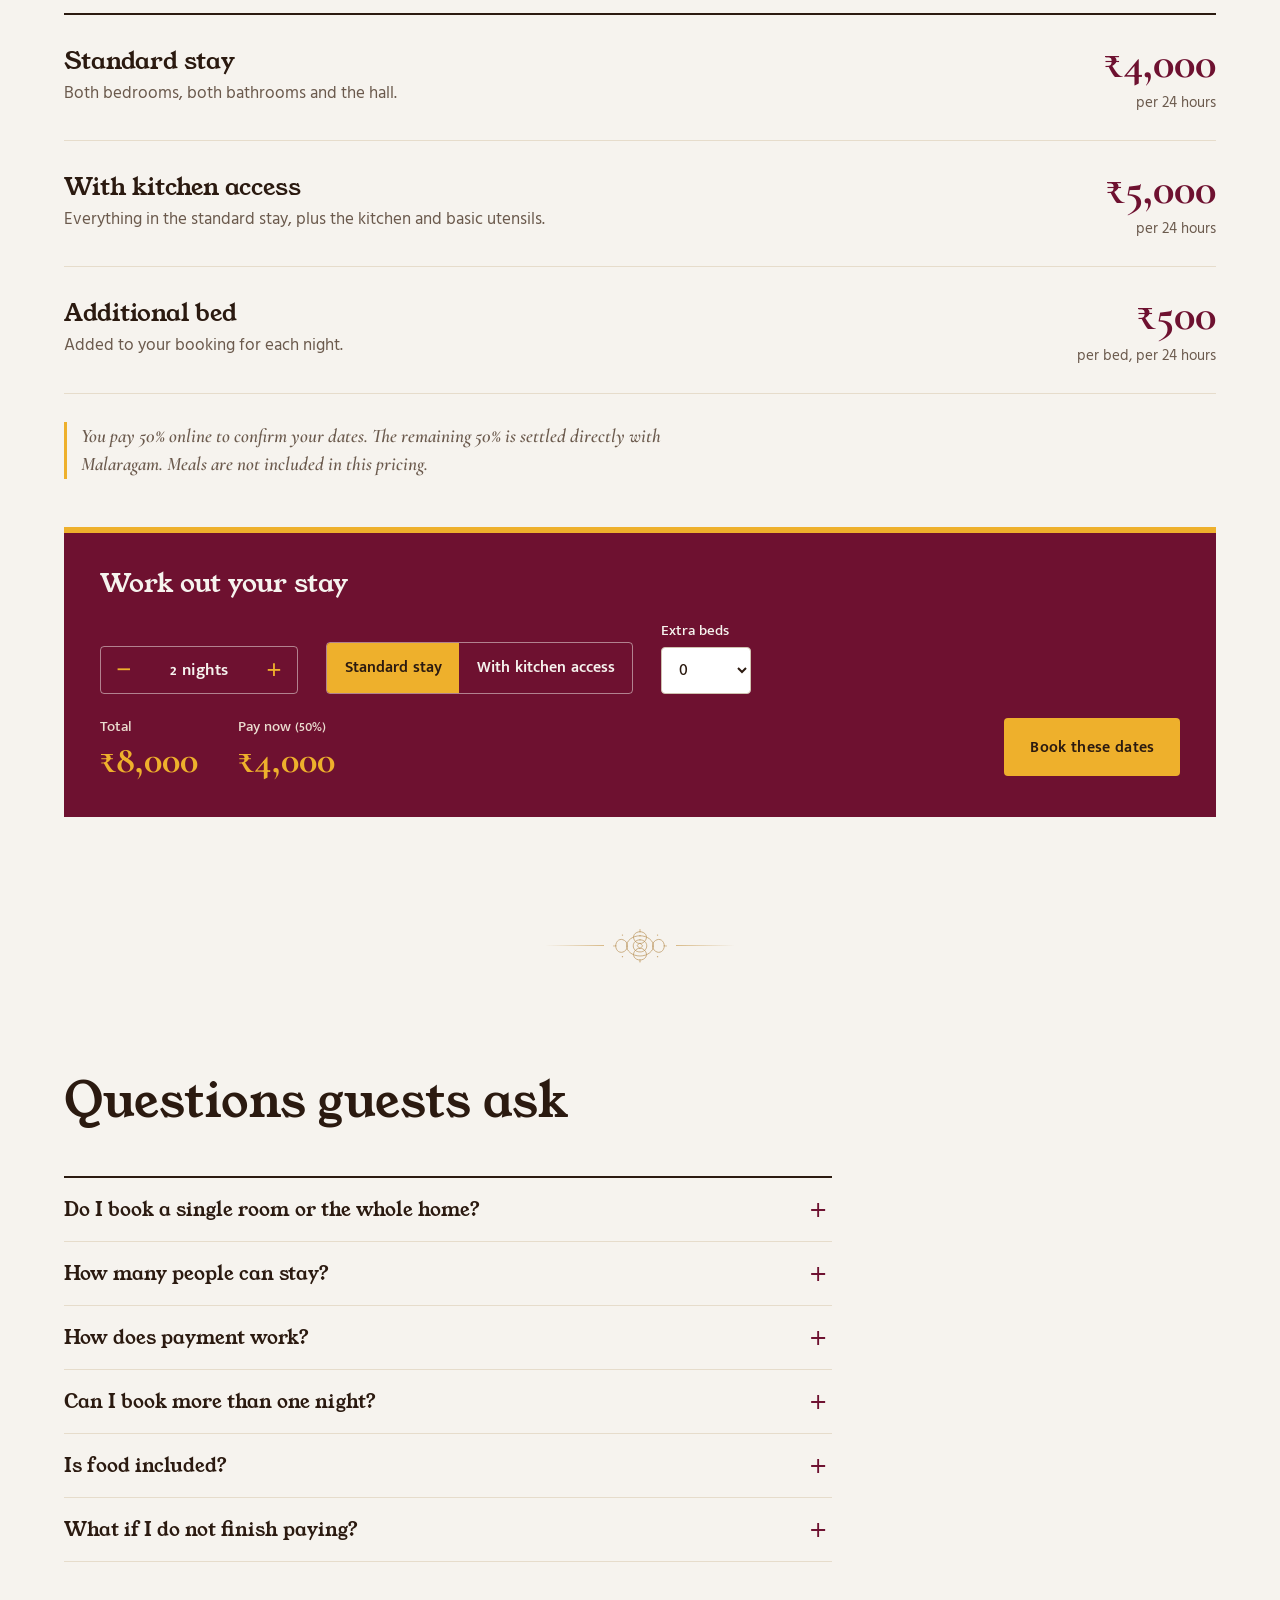
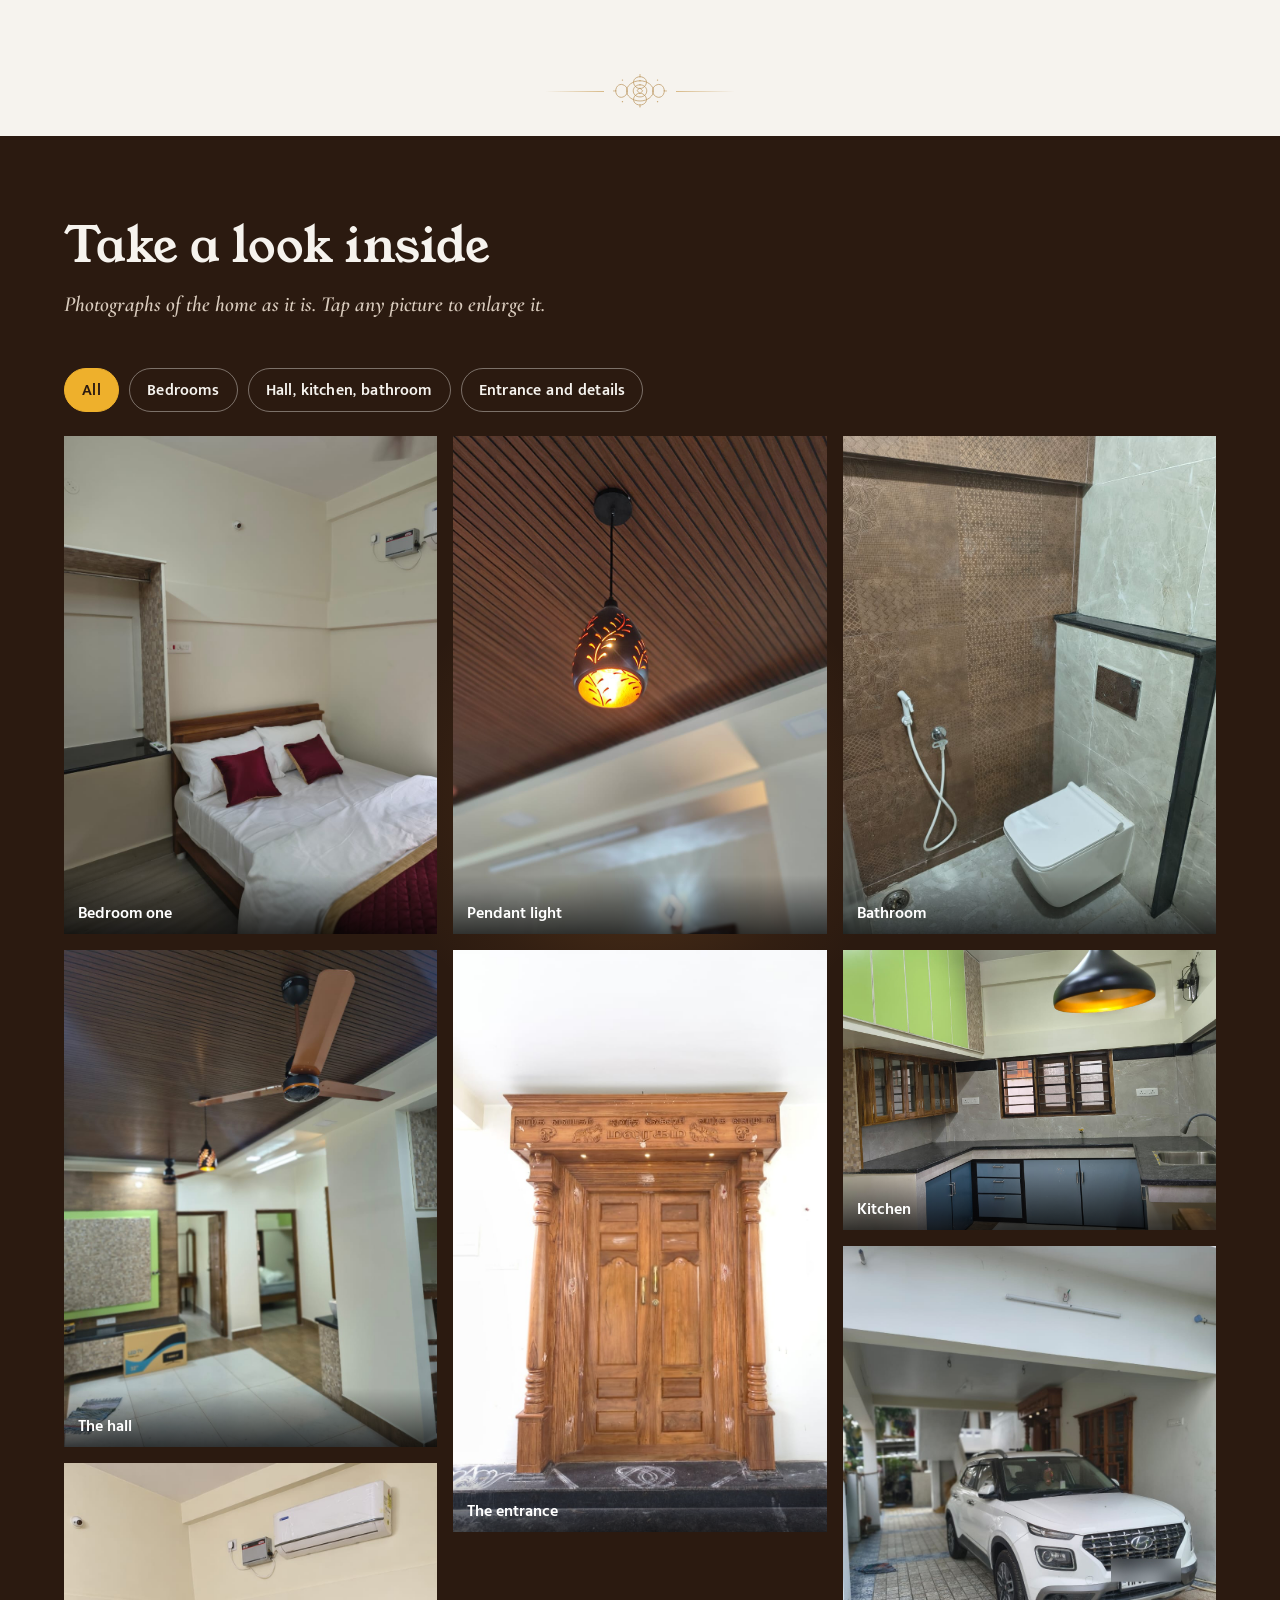
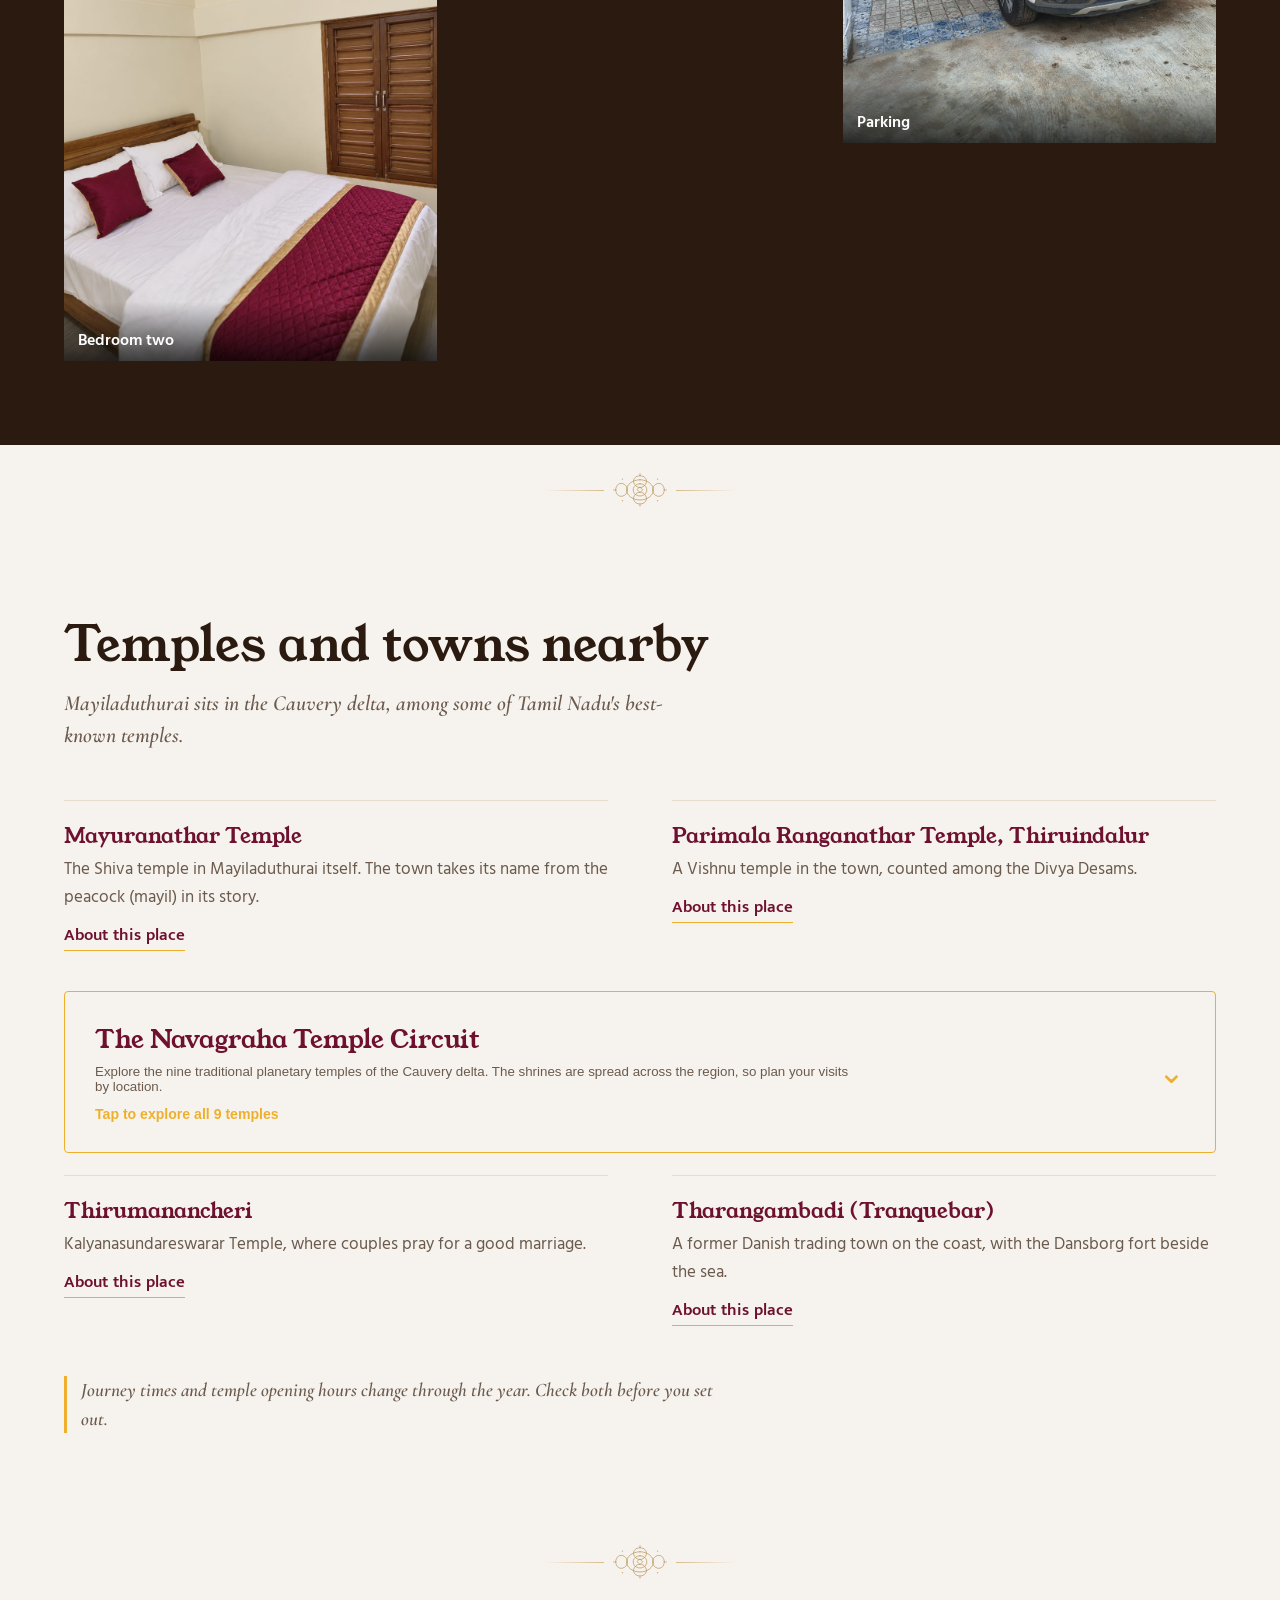
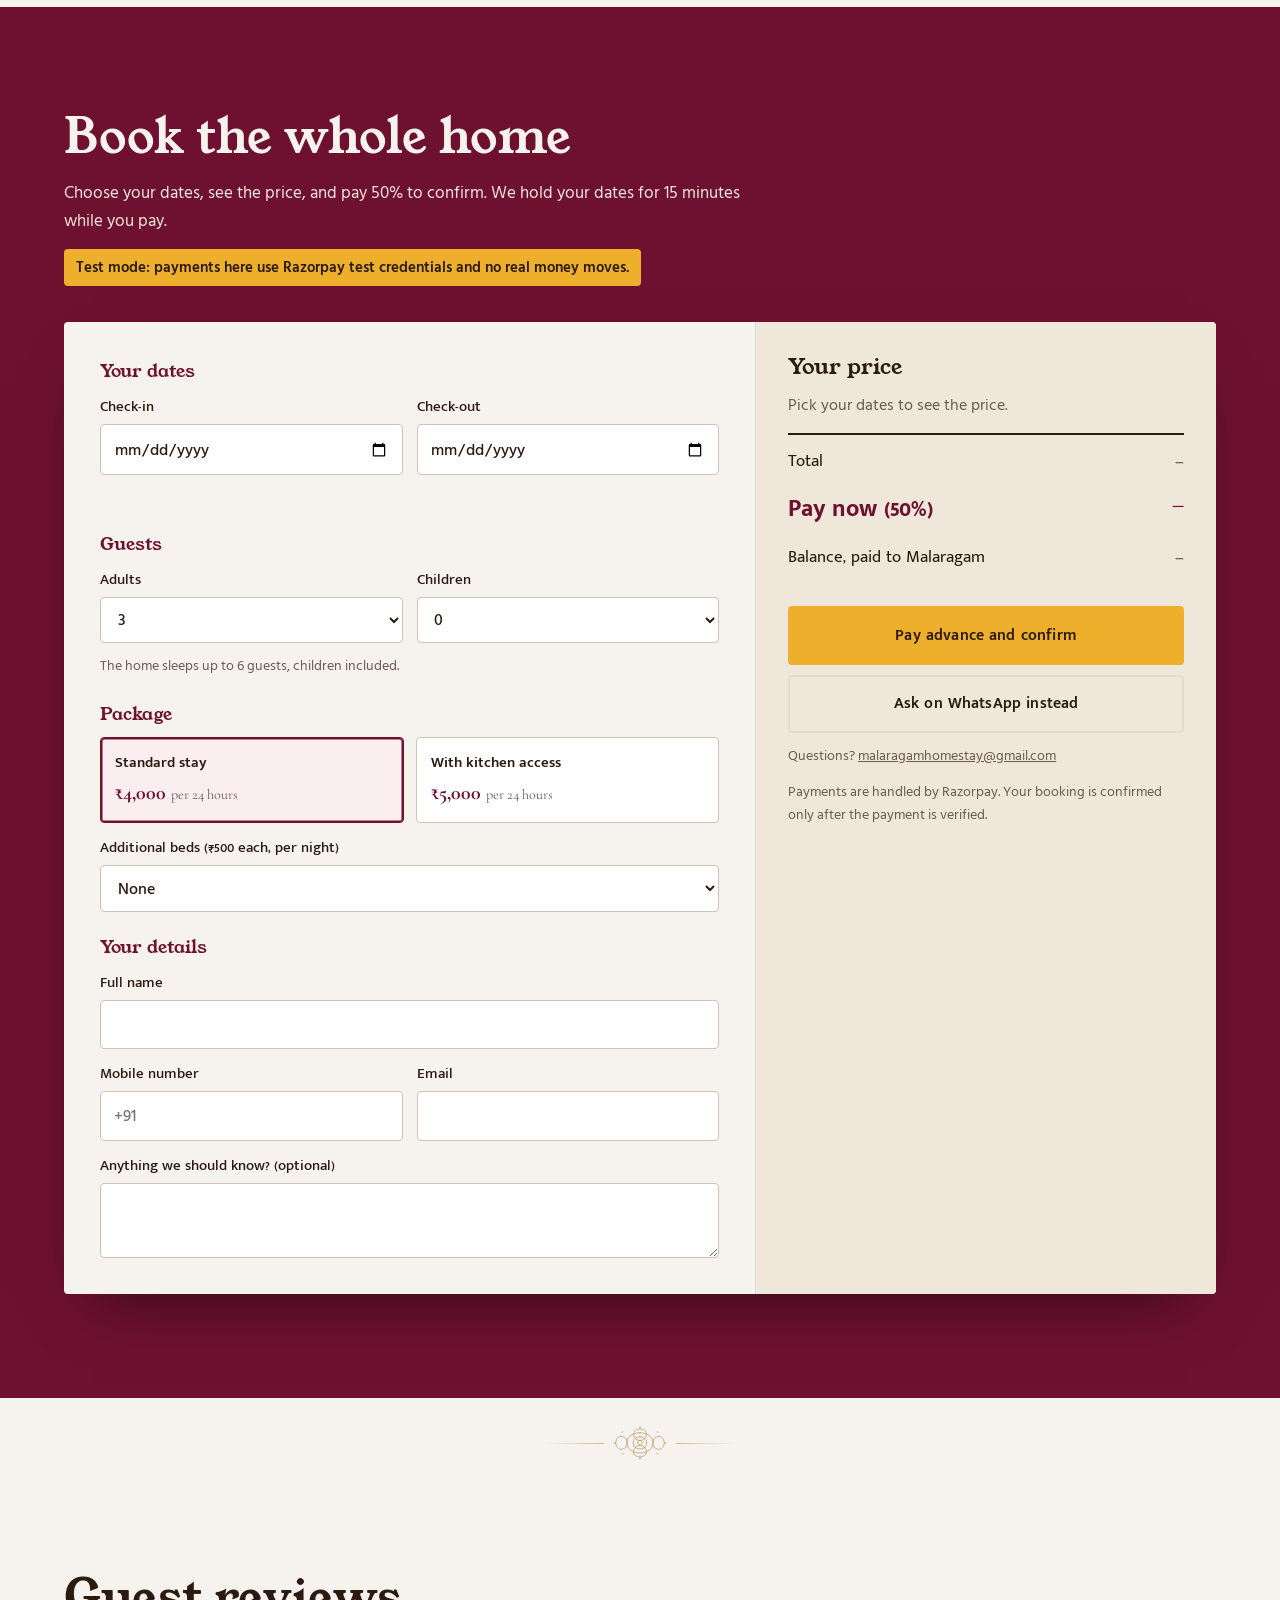
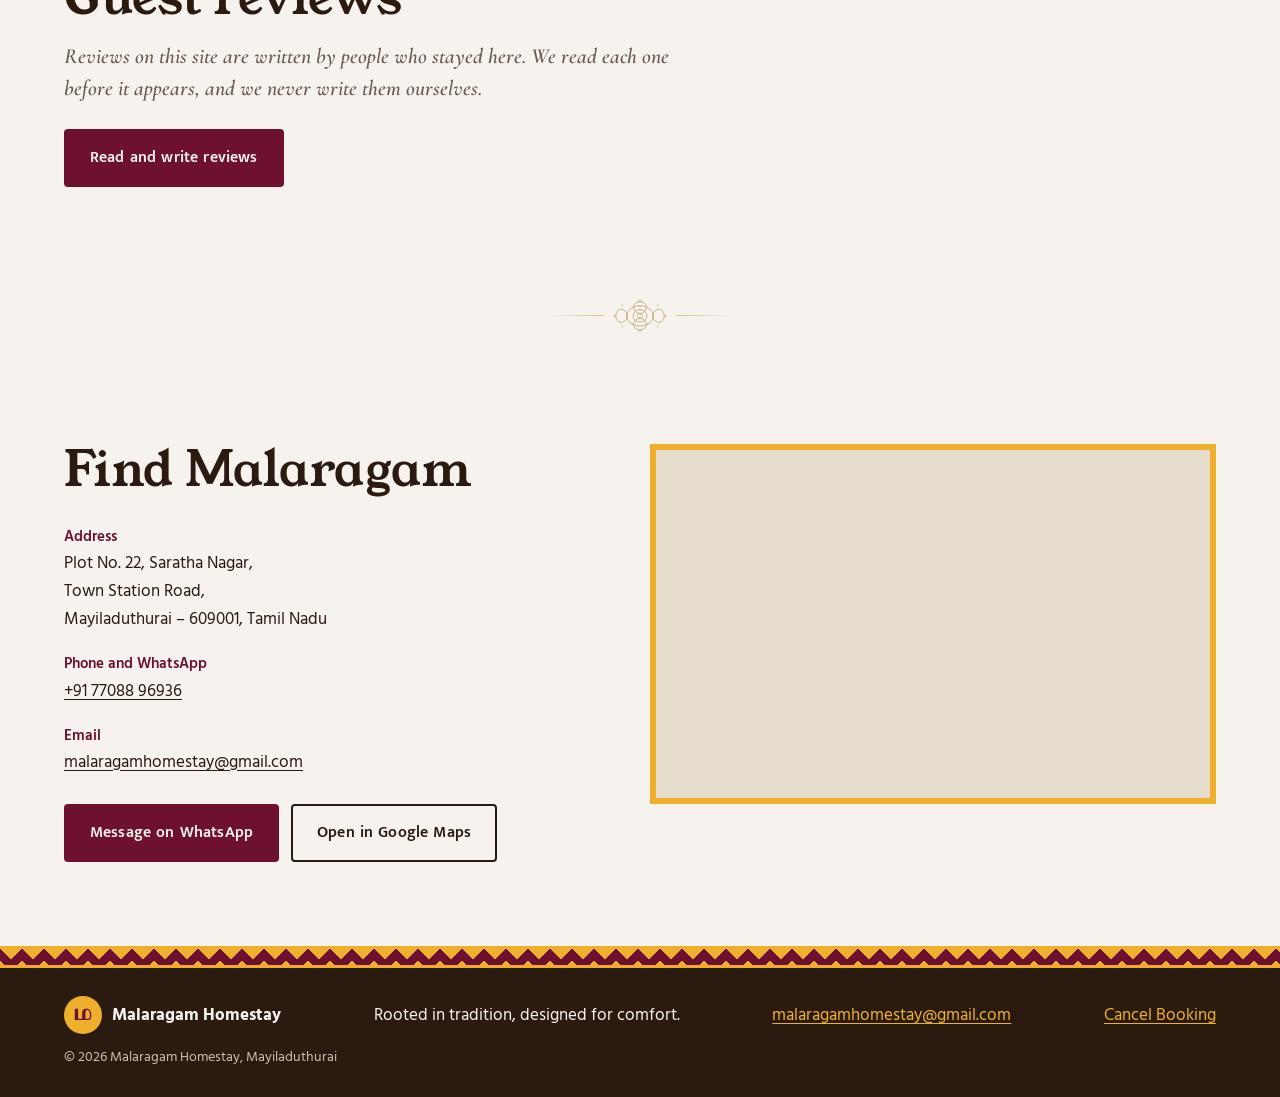
==== commit 462438af: "Update index.html" ====
--- a/index.html
+++ b/index.html
@@ -359,6 +359,7 @@
           <p class="done-ref" id="doneRef"></p>
           <p id="doneText"></p>
           <p class="hint" data-i18n="done_next">Keep this reference. Message us on WhatsApp if you need to change anything.</p>
+          <p class="hint"><a href="cancel-booking.html">Need to cancel? Submit a cancellation request</a></p>
         </div>
       </aside>
     </form>
@@ -397,6 +398,7 @@
   <div><span class="brand-mark" aria-hidden="true">ம</span><strong>Malaragam Homestay</strong></div>
   <p data-i18n="foot_tag">Rooted in tradition, designed for comfort.</p>
   <a class="foot-mail" href="mailto:malaragamhomestay@gmail.com">malaragamhomestay@gmail.com</a>
+  <a class="foot-mail" href="cancel-booking.html">Cancel Booking</a>
   <small>© <span id="year"></span> Malaragam Homestay, Mayiladuthurai</small>
 </footer>
 
